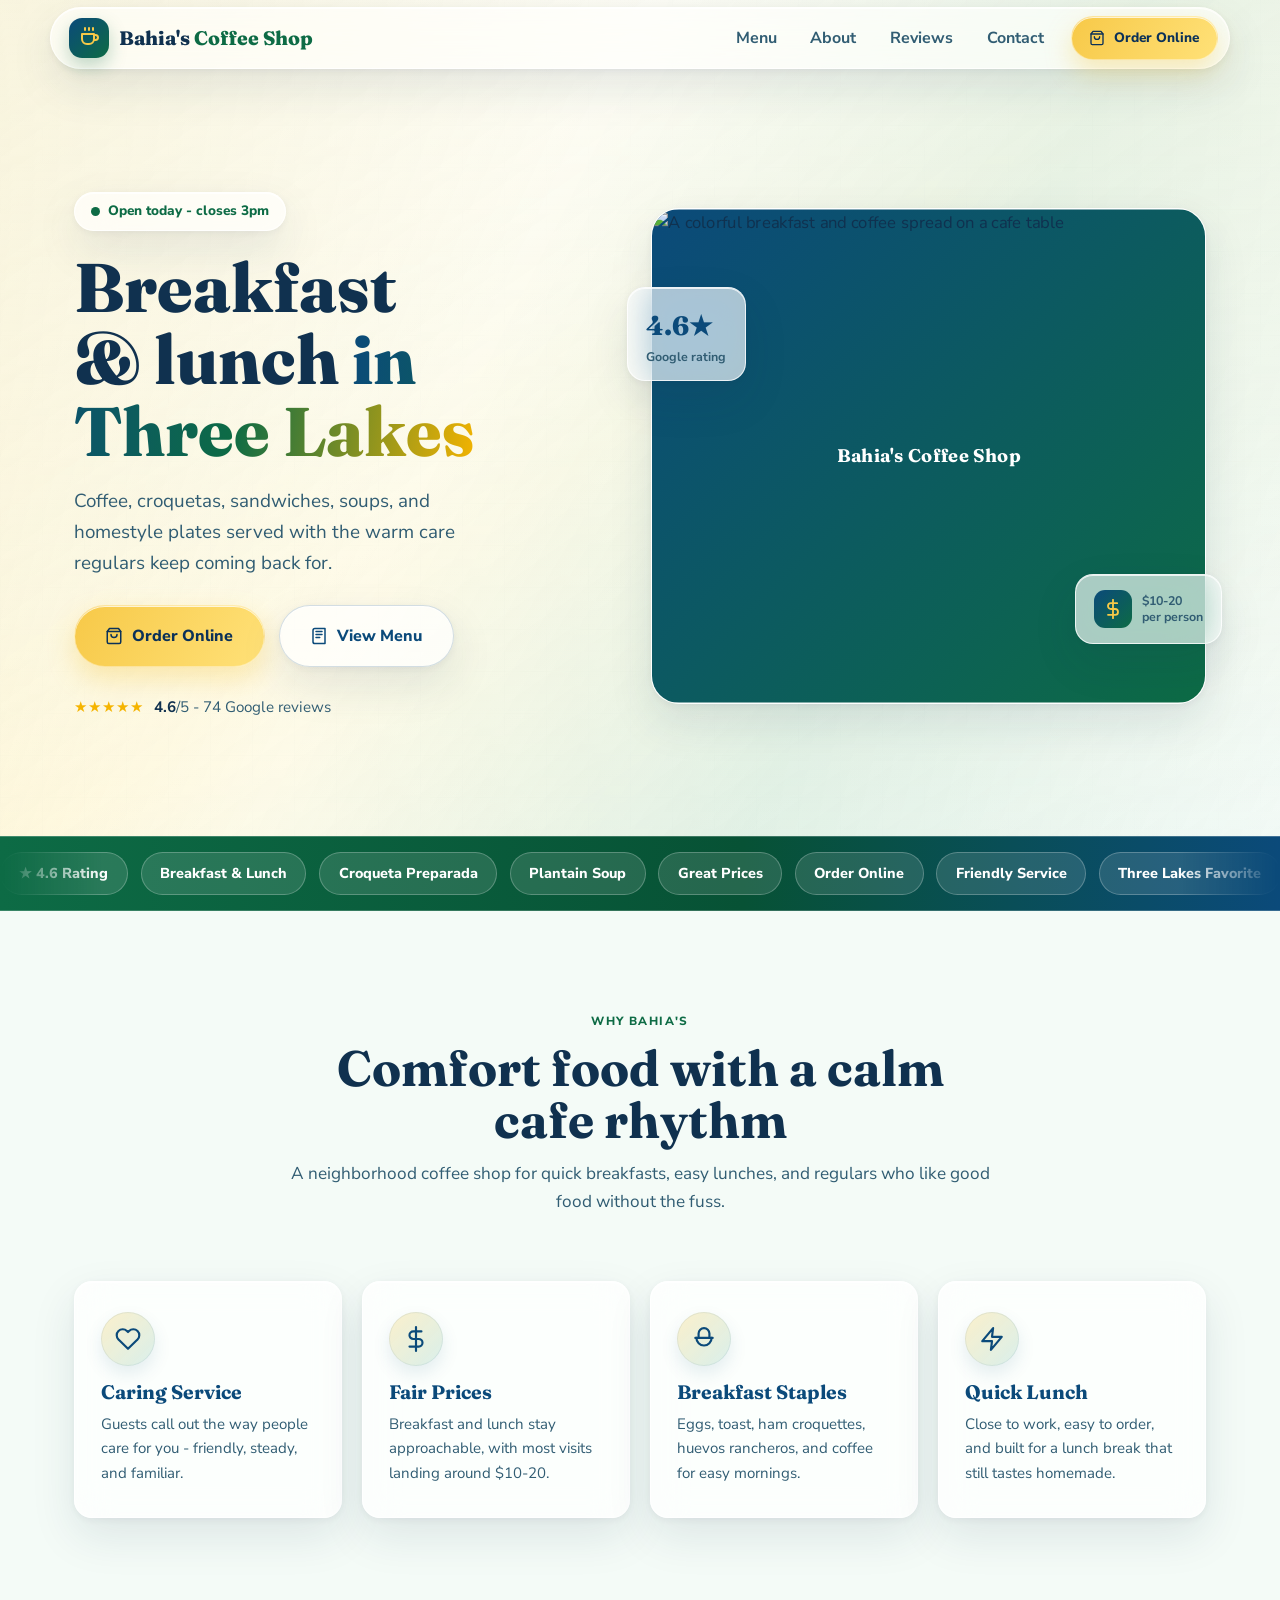
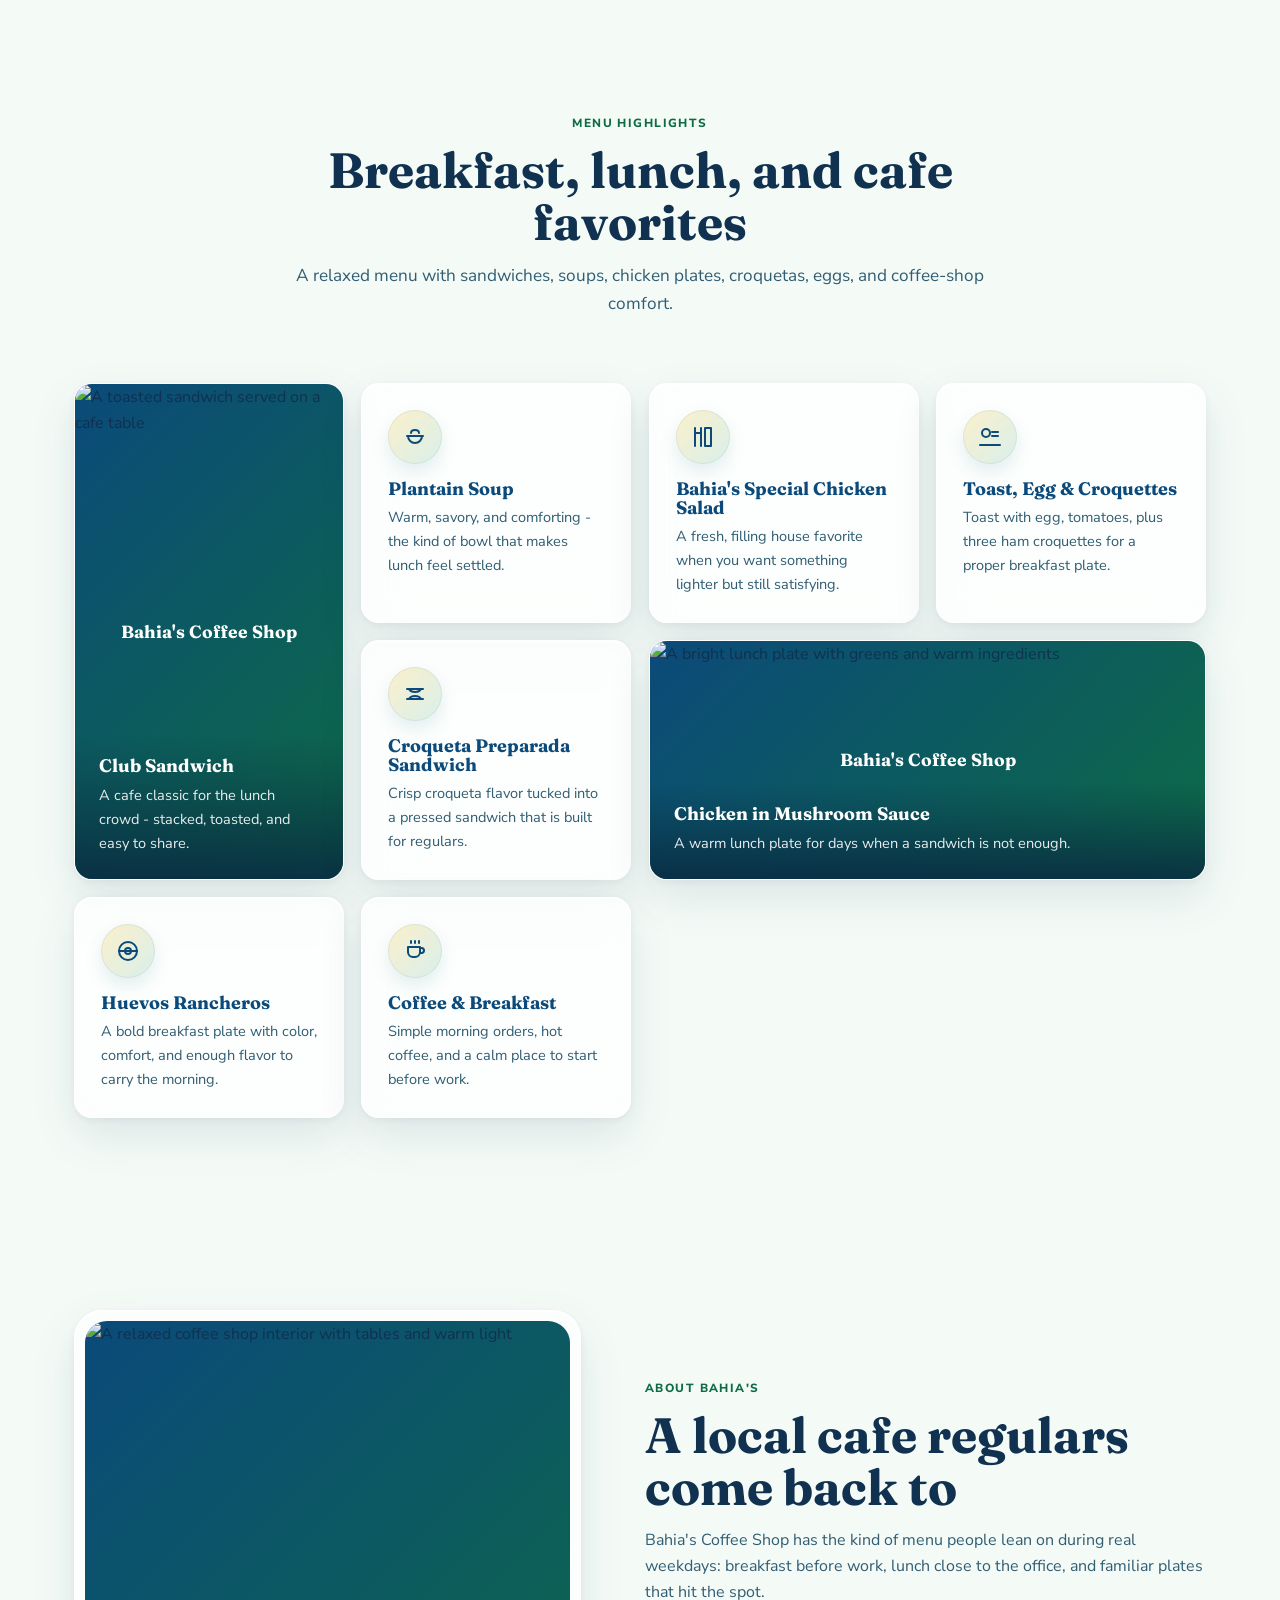
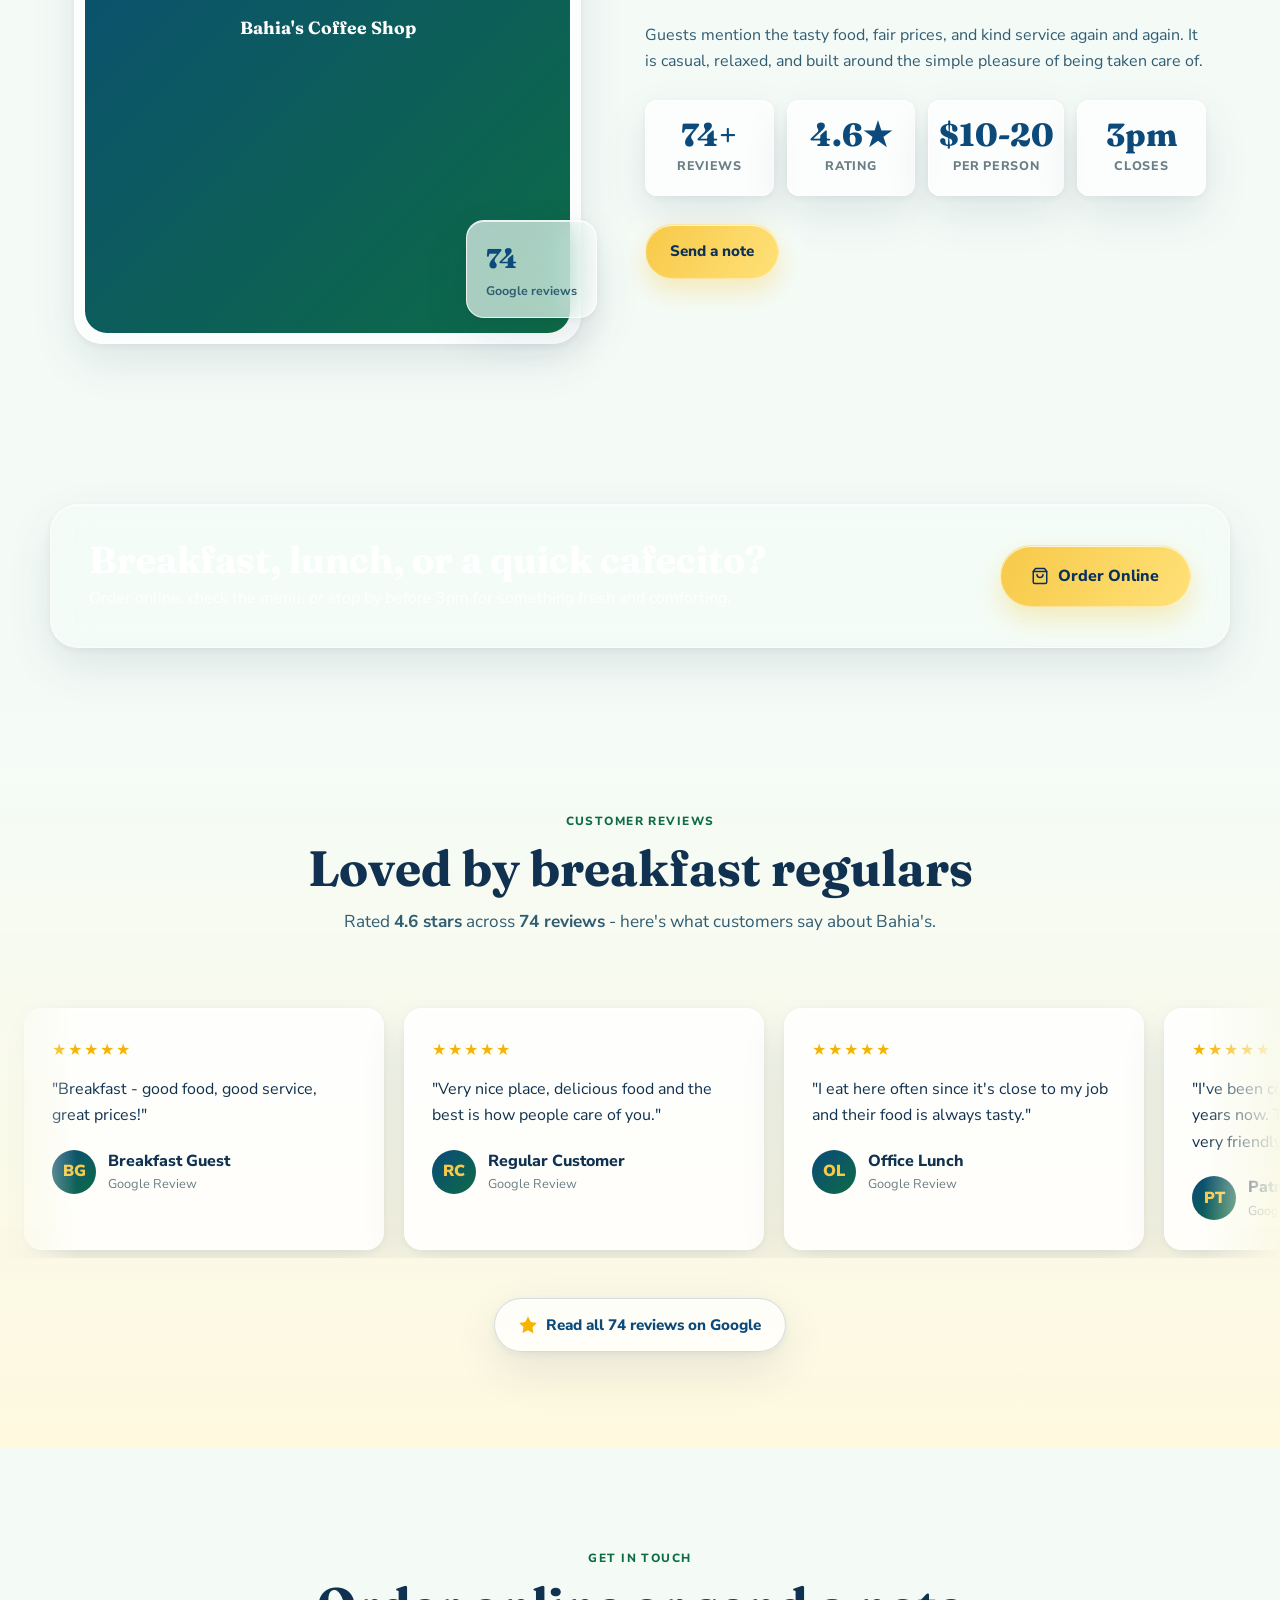
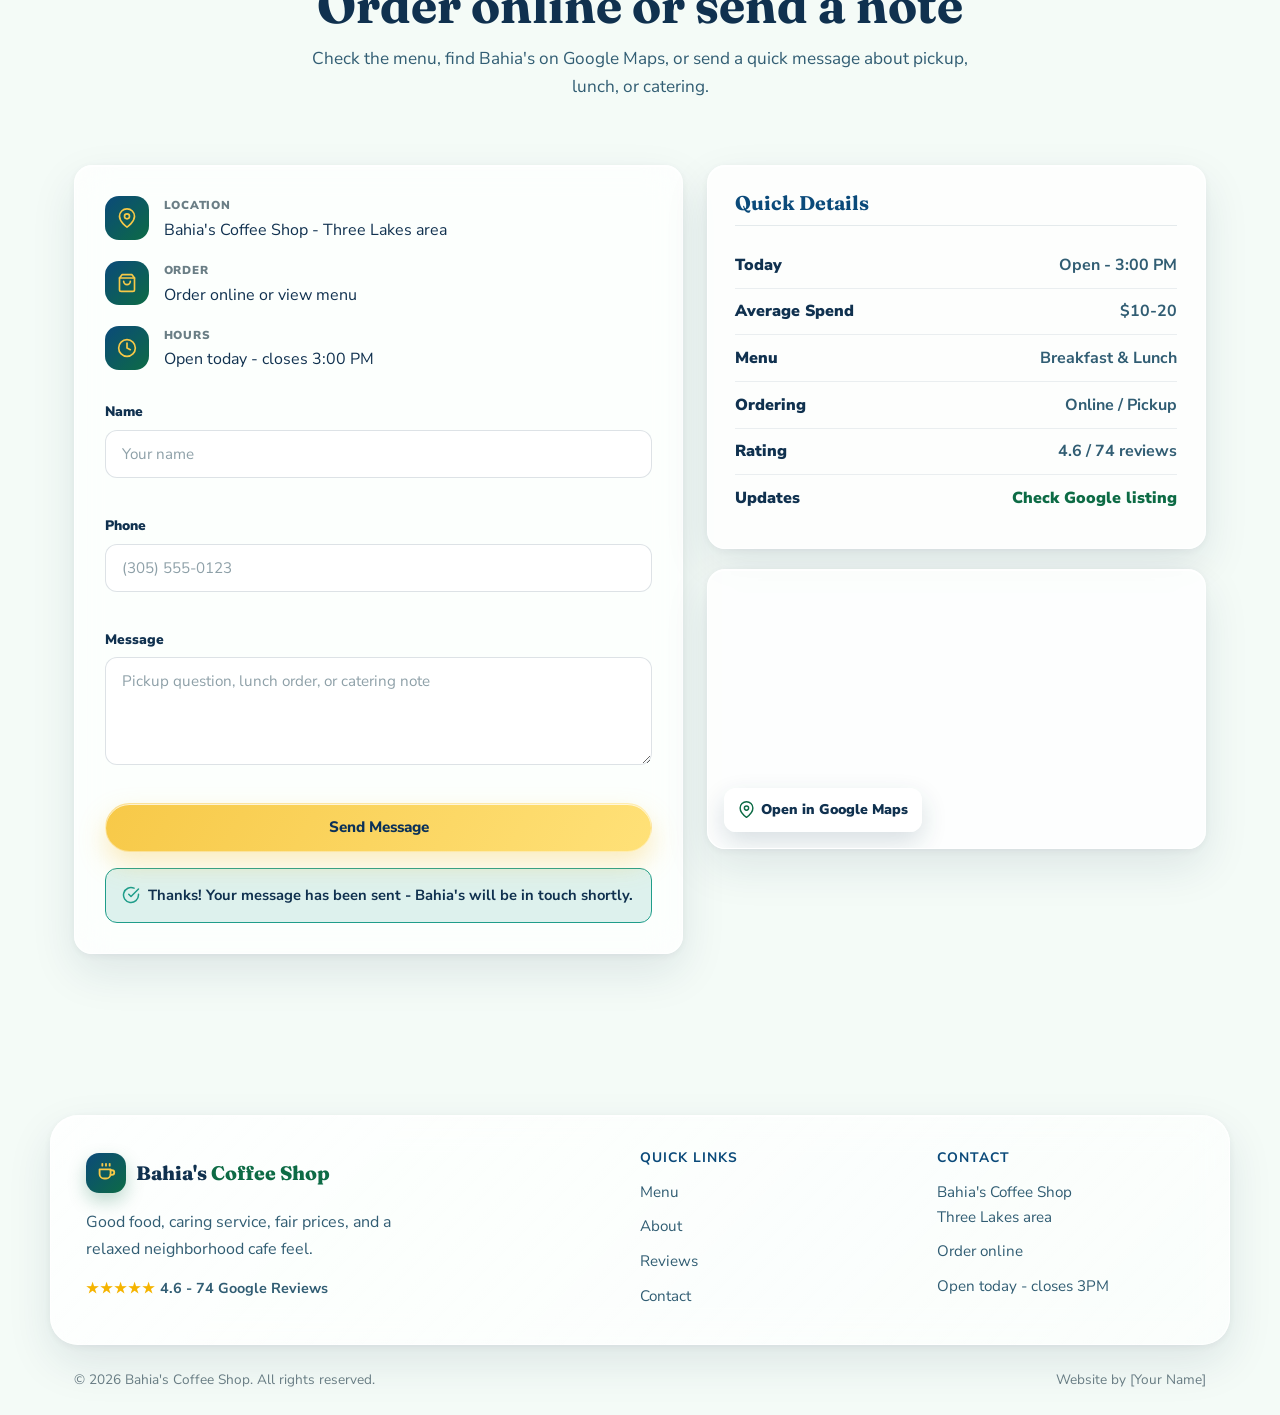
==== index.html @ fbe9ab09 "feat: add Bahias Coffee Shop website" ====
<!DOCTYPE html>
<html lang="en">
<head>
  <meta charset="UTF-8" />
  <meta name="viewport" content="width=device-width, initial-scale=1.0" />

  <!-- ============ SEO / META ============ -->
  <title>Bahia's Coffee Shop | Breakfast & Lunch in Three Lakes</title>
  <meta name="description" content="Bahia's Coffee Shop serves relaxed breakfast, lunch, coffee, sandwiches, plantain soup, croquetas, and daily favorites. Rated 4.6 stars across 74 Google reviews." />
  <meta name="theme-color" content="#F4FBF7" />
  <meta name="author" content="Bahia's Coffee Shop" />

  <!-- Open Graph -->
  <meta property="og:title" content="Bahia's Coffee Shop | Breakfast & Lunch in Three Lakes" />
  <meta property="og:description" content="Good food, caring service, fair prices, and a menu built for breakfast, lunch, and coffee breaks." />
  <meta property="og:type" content="business.business" />
  <meta property="og:locale" content="en_US" />

  <!-- ============ FONTS ============ -->
  <link rel="preconnect" href="https://fonts.googleapis.com" />
  <link rel="preconnect" href="https://fonts.gstatic.com" crossorigin />
  <link rel="preconnect" href="https://images.unsplash.com" crossorigin />
  <link href="https://fonts.googleapis.com/css2?family=Fraunces:wght@600;700;800&family=Nunito+Sans:wght@400;500;600;700&display=swap" rel="stylesheet" />

  <!-- ============ STYLES ============ -->
  <link rel="stylesheet" href="style.css" />

  <!-- ============ STRUCTURED DATA (Local Business SEO) ============ -->
  <script type="application/ld+json">
  {
    "@context": "https://schema.org",
    "@type": "CafeOrCoffeeShop",
    "name": "Bahia's Coffee Shop",
    "priceRange": "$10-20",
    "servesCuisine": ["Coffee", "Breakfast", "Lunch", "Latin American"],
    "areaServed": { "@type": "Place", "name": "Three Lakes area" },
    "aggregateRating": { "@type": "AggregateRating", "ratingValue": "4.6", "reviewCount": "74" },
    "menu": "https://www.google.com/search?q=Bahia%27s+Coffee+Shop+menu"
  }
  </script>
</head>

<body>
  <a href="#hero" class="skip-link">Skip to main content</a>

  <div class="bg-mesh" aria-hidden="true"></div>

  <!-- ================= NAVBAR ================= -->
  <header class="navbar" id="navbar">
    <div class="container nav-inner glass">
      <a href="#hero" class="logo" aria-label="Bahia's Coffee Shop home">
        <span class="logo-icon" aria-hidden="true">
          <svg viewBox="0 0 24 24" width="24" height="24" fill="none" stroke="currentColor" stroke-width="2" stroke-linecap="round" stroke-linejoin="round"><path d="M5 8h12v5a5 5 0 0 1-5 5H10a5 5 0 0 1-5-5V8Z"/><path d="M17 9h1.5a2.5 2.5 0 0 1 0 5H17"/><path d="M8 2v2"/><path d="M12 2v2"/><path d="M16 2v2"/></svg>
        </span>
        <span class="logo-text">Bahia's <span class="accent">Coffee Shop</span></span>
      </a>

      <nav class="nav-links" id="nav-links" aria-label="Primary navigation">
        <a href="#services" class="nav-link">Menu</a>
        <a href="#about" class="nav-link">About</a>
        <a href="#reviews" class="nav-link">Reviews</a>
        <a href="#contact" class="nav-link">Contact</a>
        <a href="https://www.google.com/search?q=Bahia%27s+Coffee+Shop+order+online" target="_blank" rel="noopener noreferrer" class="btn btn-primary btn-sm nav-cta magnetic">
          <svg viewBox="0 0 24 24" width="16" height="16" fill="none" stroke="currentColor" stroke-width="2" stroke-linecap="round" stroke-linejoin="round" aria-hidden="true"><path d="M6 2 3 6v14a2 2 0 0 0 2 2h14a2 2 0 0 0 2-2V6l-3-4Z"/><path d="M3 6h18"/><path d="M16 10a4 4 0 0 1-8 0"/></svg>
          Order Online
        </a>
      </nav>

      <button class="hamburger" id="hamburger" aria-label="Toggle navigation menu" aria-expanded="false" aria-controls="nav-links">
        <span></span><span></span><span></span>
      </button>
    </div>
  </header>

  <!-- ================= HERO ================= -->
  <section class="hero" id="hero">
    <div class="container hero-inner">
      <div class="hero-copy">
        <span class="pill glass reveal" data-reveal>
          <span class="dot"></span> Open today - closes 3pm
        </span>
        <h1 class="hero-title reveal" data-reveal>
          Breakfast & lunch <span class="grad-text">in Three Lakes</span>
        </h1>
        <p class="hero-sub reveal" data-reveal>
          Coffee, croquetas, sandwiches, soups, and homestyle plates served with the warm care regulars keep coming back for.
        </p>

        <div class="hero-actions reveal" data-reveal>
          <a href="https://www.google.com/search?q=Bahia%27s+Coffee+Shop+order+online" target="_blank" rel="noopener noreferrer" class="btn btn-primary btn-lg magnetic">
            <svg viewBox="0 0 24 24" width="18" height="18" fill="none" stroke="currentColor" stroke-width="2" stroke-linecap="round" stroke-linejoin="round" aria-hidden="true"><path d="M6 2 3 6v14a2 2 0 0 0 2 2h14a2 2 0 0 0 2-2V6l-3-4Z"/><path d="M3 6h18"/><path d="M16 10a4 4 0 0 1-8 0"/></svg>
            Order Online
          </a>
          <a href="#services" class="btn btn-glass btn-lg magnetic">
            <svg viewBox="0 0 24 24" width="18" height="18" fill="none" stroke="currentColor" stroke-width="2" stroke-linecap="round" stroke-linejoin="round" aria-hidden="true"><path d="M4 19.5V4.5A2.5 2.5 0 0 1 6.5 2H20v20H6.5A2.5 2.5 0 0 1 4 19.5Z"/><path d="M8 6h8"/><path d="M8 10h8"/><path d="M8 14h5"/></svg>
            View Menu
          </a>
        </div>

        <div class="hero-trust reveal" data-reveal>
          <span class="stars" aria-hidden="true">★★★★★</span>
          <span><strong>4.6</strong>/5 - 74 Google reviews</span>
        </div>
      </div>

      <div class="hero-media reveal" data-reveal>
        <div class="hero-frame glass tilt">
          <img class="photo" id="heroPhoto"
               src="https://images.unsplash.com/photo-1504754524776-8f4f37790ca0?auto=format&fit=crop&q=80&w=900"
               alt="A colorful breakfast and coffee spread on a cafe table"
               loading="eager" width="900" height="1100" />
        </div>

        <!-- Floating glass stat cards -->
        <div class="float-card glass float-a">
          <span class="fc-num">4.6★</span>
          <span class="fc-label">Google rating</span>
        </div>
        <div class="float-card glass float-b">
          <span class="fc-icon" aria-hidden="true">
            <svg viewBox="0 0 24 24" width="20" height="20" fill="none" stroke="currentColor" stroke-width="2.2" stroke-linecap="round" stroke-linejoin="round"><path d="M12 1v22"/><path d="M17 5H9.5a3.5 3.5 0 0 0 0 7h5a3.5 3.5 0 0 1 0 7H6"/></svg>
          </span>
          <span class="fc-label"><strong>$10-20</strong><br/>per person</span>
        </div>
      </div>
    </div>
  </section>

  <!-- ================= TRUST MARQUEE ================= -->
  <section class="trust-strip" aria-label="Customer favorites">
    <div class="marquee" data-marquee>
      <div class="marquee-track">
        <span class="chip">★ 4.6 Rating</span><span class="chip">Breakfast & Lunch</span>
        <span class="chip">Croqueta Preparada</span><span class="chip">Plantain Soup</span>
        <span class="chip">Great Prices</span><span class="chip">Order Online</span>
        <span class="chip">Friendly Service</span><span class="chip">Three Lakes Favorite</span>
        <!-- duplicate for seamless loop -->
        <span class="chip" aria-hidden="true">★ 4.6 Rating</span><span class="chip" aria-hidden="true">Breakfast & Lunch</span>
        <span class="chip" aria-hidden="true">Croqueta Preparada</span><span class="chip" aria-hidden="true">Plantain Soup</span>
        <span class="chip" aria-hidden="true">Great Prices</span><span class="chip" aria-hidden="true">Order Online</span>
        <span class="chip" aria-hidden="true">Friendly Service</span><span class="chip" aria-hidden="true">Three Lakes Favorite</span>
      </div>
    </div>
  </section>

  <!-- ================= WHY CHOOSE US ================= -->
  <section class="section why" id="why">
    <div class="container">
      <div class="section-head reveal" data-reveal>
        <span class="eyebrow">Why Bahia's</span>
        <h2 class="section-title">Comfort food with a calm cafe rhythm</h2>
        <p class="section-lead">A neighborhood coffee shop for quick breakfasts, easy lunches, and regulars who like good food without the fuss.</p>
      </div>

      <div class="why-grid">
        <article class="why-card glass tilt reveal" data-reveal>
          <div class="why-icon" aria-hidden="true"><svg viewBox="0 0 24 24" width="26" height="26" fill="none" stroke="currentColor" stroke-width="2" stroke-linecap="round" stroke-linejoin="round"><path d="M20.8 4.6a5.5 5.5 0 0 0-7.8 0L12 5.6l-1-1a5.5 5.5 0 0 0-7.8 7.8l1 1L12 21l7.8-7.6 1-1a5.5 5.5 0 0 0 0-7.8Z"/></svg></div>
          <h3>Caring Service</h3>
          <p>Guests call out the way people care for you - friendly, steady, and familiar.</p>
        </article>
        <article class="why-card glass tilt reveal" data-reveal>
          <div class="why-icon" aria-hidden="true"><svg viewBox="0 0 24 24" width="26" height="26" fill="none" stroke="currentColor" stroke-width="2" stroke-linecap="round" stroke-linejoin="round"><line x1="12" y1="1" x2="12" y2="23"/><path d="M17 5H9.5a3.5 3.5 0 0 0 0 7h5a3.5 3.5 0 0 1 0 7H6"/></svg></div>
          <h3>Fair Prices</h3>
          <p>Breakfast and lunch stay approachable, with most visits landing around $10-20.</p>
        </article>
        <article class="why-card glass tilt reveal" data-reveal>
          <div class="why-icon" aria-hidden="true"><svg viewBox="0 0 24 24" width="26" height="26" fill="none" stroke="currentColor" stroke-width="2" stroke-linecap="round" stroke-linejoin="round"><path d="M4 11h16"/><path d="M5 11a7 7 0 0 0 14 0"/><path d="M7 11V7a5 5 0 0 1 10 0v4"/></svg></div>
          <h3>Breakfast Staples</h3>
          <p>Eggs, toast, ham croquettes, huevos rancheros, and coffee for easy mornings.</p>
        </article>
        <article class="why-card glass tilt reveal" data-reveal>
          <div class="why-icon" aria-hidden="true"><svg viewBox="0 0 24 24" width="26" height="26" fill="none" stroke="currentColor" stroke-width="2" stroke-linecap="round" stroke-linejoin="round"><polygon points="13 2 3 14 12 14 11 22 21 10 12 10 13 2"/></svg></div>
          <h3>Quick Lunch</h3>
          <p>Close to work, easy to order, and built for a lunch break that still tastes homemade.</p>
        </article>
      </div>
    </div>
  </section>

  <!-- ================= MENU (BENTO) ================= -->
  <section class="section services" id="services">
    <div class="container">
      <div class="section-head reveal" data-reveal>
        <span class="eyebrow">Menu Highlights</span>
        <h2 class="section-title">Breakfast, lunch, and cafe favorites</h2>
        <p class="section-lead">A relaxed menu with sandwiches, soups, chicken plates, croquetas, eggs, and coffee-shop comfort.</p>
      </div>

      <div class="bento">
        <!-- Featured photo tile -->
        <article class="bento-item feature glass reveal" data-reveal>
          <img class="photo" src="https://images.unsplash.com/photo-1528735602780-2552fd46c7af?auto=format&fit=crop&q=80&w=700" alt="A toasted sandwich served on a cafe table" loading="lazy" width="700" height="500" />
          <div class="bento-overlay">
            <h3>Club Sandwich</h3>
            <p>A cafe classic for the lunch crowd - stacked, toasted, and easy to share.</p>
          </div>
        </article>

        <article class="bento-item glass tilt reveal" data-reveal>
          <div class="service-icon" aria-hidden="true"><svg viewBox="0 0 24 24" width="24" height="24" fill="none" stroke="currentColor" stroke-width="2" stroke-linecap="round" stroke-linejoin="round"><path d="M4 11h16"/><path d="M5 11a7 7 0 0 0 14 0"/><path d="M8 8c0-2 1.5-3 4-3s4 1 4 3"/></svg></div>
          <h3>Plantain Soup</h3>
          <p>Warm, savory, and comforting - the kind of bowl that makes lunch feel settled.</p>
        </article>

        <article class="bento-item glass tilt reveal" data-reveal>
          <div class="service-icon" aria-hidden="true"><svg viewBox="0 0 24 24" width="24" height="24" fill="none" stroke="currentColor" stroke-width="2" stroke-linecap="round" stroke-linejoin="round"><path d="M4 3v18"/><path d="M10 3v18"/><path d="M4 8h6"/><path d="M14 3h6v18h-6z"/></svg></div>
          <h3>Bahia's Special Chicken Salad</h3>
          <p>A fresh, filling house favorite when you want something lighter but still satisfying.</p>
        </article>

        <article class="bento-item glass tilt reveal" data-reveal>
          <div class="service-icon" aria-hidden="true"><svg viewBox="0 0 24 24" width="24" height="24" fill="none" stroke="currentColor" stroke-width="2" stroke-linecap="round" stroke-linejoin="round"><circle cx="8" cy="8" r="4"/><path d="M2 20h20"/><path d="M14 7h6"/><path d="M14 11h6"/></svg></div>
          <h3>Toast, Egg & Croquettes</h3>
          <p>Toast with egg, tomatoes, plus three ham croquettes for a proper breakfast plate.</p>
        </article>

        <article class="bento-item glass tilt reveal" data-reveal>
          <div class="service-icon" aria-hidden="true"><svg viewBox="0 0 24 24" width="24" height="24" fill="none" stroke="currentColor" stroke-width="2" stroke-linecap="round" stroke-linejoin="round"><path d="M4 7h16"/><path d="M4 17h16"/><path d="M6 7c2 4 10 4 12 0"/><path d="M6 17c2-4 10-4 12 0"/></svg></div>
          <h3>Croqueta Preparada Sandwich</h3>
          <p>Crisp croqueta flavor tucked into a pressed sandwich that is built for regulars.</p>
        </article>

        <!-- Featured photo tile -->
        <article class="bento-item feature wide glass reveal" data-reveal>
          <img class="photo" src="https://images.unsplash.com/photo-1546069901-ba9599a7e63c?auto=format&fit=crop&q=80&w=800" alt="A bright lunch plate with greens and warm ingredients" loading="lazy" width="800" height="450" />
          <div class="bento-overlay">
            <h3>Chicken in Mushroom Sauce</h3>
            <p>A warm lunch plate for days when a sandwich is not enough.</p>
          </div>
        </article>

        <article class="bento-item glass tilt reveal" data-reveal>
          <div class="service-icon" aria-hidden="true"><svg viewBox="0 0 24 24" width="24" height="24" fill="none" stroke="currentColor" stroke-width="2" stroke-linecap="round" stroke-linejoin="round"><circle cx="12" cy="12" r="9"/><circle cx="12" cy="12" r="3"/><path d="M3 12h18"/></svg></div>
          <h3>Huevos Rancheros</h3>
          <p>A bold breakfast plate with color, comfort, and enough flavor to carry the morning.</p>
        </article>

        <article class="bento-item glass tilt reveal" data-reveal>
          <div class="service-icon" aria-hidden="true"><svg viewBox="0 0 24 24" width="24" height="24" fill="none" stroke="currentColor" stroke-width="2" stroke-linecap="round" stroke-linejoin="round"><path d="M5 8h12v5a5 5 0 0 1-5 5H10a5 5 0 0 1-5-5V8Z"/><path d="M17 9h1.5a2.5 2.5 0 0 1 0 5H17"/><path d="M8 2v2"/><path d="M12 2v2"/><path d="M16 2v2"/></svg></div>
          <h3>Coffee & Breakfast</h3>
          <p>Simple morning orders, hot coffee, and a calm place to start before work.</p>
        </article>
      </div>
    </div>
  </section>

  <!-- ================= ABOUT ================= -->
  <section class="section about" id="about">
    <div class="container about-grid">
      <div class="about-media reveal" data-reveal>
        <div class="about-frame glass tilt">
          <img class="photo" src="https://images.unsplash.com/photo-1554118811-1e0d58224f24?auto=format&fit=crop&q=80&w=800" alt="A relaxed coffee shop interior with tables and warm light" loading="lazy" width="800" height="900" />
        </div>
        <div class="about-badge glass">
          <span class="ab-num">74</span>
          <span class="ab-label">Google reviews</span>
        </div>
      </div>

      <div class="about-content reveal" data-reveal>
        <span class="eyebrow">About Bahia's</span>
        <h2 class="section-title">A local cafe regulars come back to</h2>
        <p>Bahia's Coffee Shop has the kind of menu people lean on during real weekdays: breakfast before work, lunch close to the office, and familiar plates that hit the spot.</p>
        <p>Guests mention the tasty food, fair prices, and kind service again and again. It is casual, relaxed, and built around the simple pleasure of being taken care of.</p>

        <div class="stats-grid">
          <div class="stat-card glass"><span class="stat-number" data-count="74" data-suffix="+">0</span><span class="stat-label">Reviews</span></div>
          <div class="stat-card glass"><span class="stat-number" data-count="4.6" data-decimals="1" data-suffix="★">0</span><span class="stat-label">Rating</span></div>
          <div class="stat-card glass"><span class="stat-number stat-price">$10-20</span><span class="stat-label">Per person</span></div>
          <div class="stat-card glass"><span class="stat-number" data-count="3" data-suffix="pm">0</span><span class="stat-label">Closes</span></div>
        </div>

        <a href="#contact" class="btn btn-primary magnetic">Send a note</a>
      </div>
    </div>
  </section>

  <!-- ================= CTA BAND (cafe photo bg) ================= -->
  <section class="cta-band" aria-label="Order from Bahia's Coffee Shop">
    <div class="container cta-inner glass reveal" data-reveal>
      <div>
        <h2>Breakfast, lunch, or a quick cafecito?</h2>
        <p>Order online, check the menu, or stop by before 3pm for something fresh and comforting.</p>
      </div>
      <a href="https://www.google.com/search?q=Bahia%27s+Coffee+Shop+order+online" target="_blank" rel="noopener noreferrer" class="btn btn-primary btn-lg magnetic">
        <svg viewBox="0 0 24 24" width="18" height="18" fill="none" stroke="currentColor" stroke-width="2" stroke-linecap="round" stroke-linejoin="round" aria-hidden="true"><path d="M6 2 3 6v14a2 2 0 0 0 2 2h14a2 2 0 0 0 2-2V6l-3-4Z"/><path d="M3 6h18"/><path d="M16 10a4 4 0 0 1-8 0"/></svg>
        Order Online
      </a>
    </div>
  </section>

  <!-- ================= REVIEWS ================= -->
  <section class="section reviews" id="reviews">
    <div class="container">
      <div class="section-head reveal" data-reveal>
        <span class="eyebrow">Customer Reviews</span>
        <h2 class="section-title">Loved by breakfast regulars</h2>
        <p class="section-lead">Rated <strong>4.6 stars</strong> across <strong>74 reviews</strong> - here's what customers say about Bahia's.</p>
      </div>
    </div>

    <!-- Auto-scrolling glass review marquee -->
    <div class="review-marquee" data-marquee>
      <div class="review-track">
        <article class="review-card glass">
          <span class="review-stars" aria-label="5 out of 5 stars">★★★★★</span>
          <p>"Breakfast - good food, good service, great prices!"</p>
          <div class="reviewer"><span class="reviewer-avatar">BG</span><div><span class="reviewer-name">Breakfast Guest</span><span class="reviewer-meta">Google Review</span></div></div>
        </article>
        <article class="review-card glass">
          <span class="review-stars" aria-label="5 out of 5 stars">★★★★★</span>
          <p>"Very nice place, delicious food and the best is how people care of you."</p>
          <div class="reviewer"><span class="reviewer-avatar">RC</span><div><span class="reviewer-name">Regular Customer</span><span class="reviewer-meta">Google Review</span></div></div>
        </article>
        <article class="review-card glass">
          <span class="review-stars" aria-label="5 out of 5 stars">★★★★★</span>
          <p>"I eat here often since it's close to my job and their food is always tasty."</p>
          <div class="reviewer"><span class="reviewer-avatar">OL</span><div><span class="reviewer-name">Office Lunch</span><span class="reviewer-meta">Google Review</span></div></div>
        </article>
        <article class="review-card glass">
          <span class="review-stars" aria-label="5 out of 5 stars">★★★★★</span>
          <p>"I've been coming to Bahia's for over 5 years now. The food is excellent, staff is very friendly, and the prices are great."</p>
          <div class="reviewer"><span class="reviewer-avatar">PT</span><div><span class="reviewer-name">Patrick</span><span class="reviewer-meta">Google Review</span></div></div>
        </article>
        <!-- duplicate set for seamless loop (hidden from a11y tree) -->
        <article class="review-card glass" aria-hidden="true">
          <span class="review-stars">★★★★★</span>
          <p>"Breakfast - good food, good service, great prices!"</p>
          <div class="reviewer"><span class="reviewer-avatar">BG</span><div><span class="reviewer-name">Breakfast Guest</span><span class="reviewer-meta">Google Review</span></div></div>
        </article>
        <article class="review-card glass" aria-hidden="true">
          <span class="review-stars">★★★★★</span>
          <p>"Very nice place, delicious food and the best is how people care of you."</p>
          <div class="reviewer"><span class="reviewer-avatar">RC</span><div><span class="reviewer-name">Regular Customer</span><span class="reviewer-meta">Google Review</span></div></div>
        </article>
        <article class="review-card glass" aria-hidden="true">
          <span class="review-stars">★★★★★</span>
          <p>"I eat here often since it's close to my job and their food is always tasty."</p>
          <div class="reviewer"><span class="reviewer-avatar">OL</span><div><span class="reviewer-name">Office Lunch</span><span class="reviewer-meta">Google Review</span></div></div>
        </article>
        <article class="review-card glass" aria-hidden="true">
          <span class="review-stars">★★★★★</span>
          <p>"I've been coming to Bahia's for over 5 years now. The food is excellent, staff is very friendly, and the prices are great."</p>
          <div class="reviewer"><span class="reviewer-avatar">PT</span><div><span class="reviewer-name">Patrick</span><span class="reviewer-meta">Google Review</span></div></div>
        </article>
      </div>
    </div>

    <div class="container reviews-cta reveal" data-reveal>
      <a href="https://www.google.com/search?q=Bahia%27s+Coffee+Shop+reviews" target="_blank" rel="noopener noreferrer" class="btn btn-glass magnetic">
        <svg viewBox="0 0 24 24" width="18" height="18" fill="currentColor" aria-hidden="true"><path d="M12 .587l3.668 7.431 8.2 1.193-5.934 5.784 1.401 8.169L12 18.896l-7.335 3.868 1.401-8.169L.132 9.211l8.2-1.193z"/></svg>
        Read all 74 reviews on Google
      </a>
    </div>
  </section>

  <!-- ================= CONTACT & HOURS ================= -->
  <section class="section contact" id="contact">
    <div class="container">
      <div class="section-head reveal" data-reveal>
        <span class="eyebrow">Get In Touch</span>
        <h2 class="section-title">Order online or send a note</h2>
        <p class="section-lead">Check the menu, find Bahia's on Google Maps, or send a quick message about pickup, lunch, or catering.</p>
      </div>

      <div class="contact-grid">
        <div class="contact-left glass reveal" data-reveal>
          <ul class="contact-info">
            <li>
              <span class="contact-ic" aria-hidden="true"><svg viewBox="0 0 24 24" width="20" height="20" fill="none" stroke="currentColor" stroke-width="2" stroke-linecap="round" stroke-linejoin="round"><path d="M21 10c0 7-9 13-9 13s-9-6-9-13a9 9 0 0 1 18 0z"/><circle cx="12" cy="10" r="3"/></svg></span>
              <div><span class="contact-label">Location</span><a href="https://www.google.com/maps/search/?api=1&query=Bahia%27s+Coffee+Shop+Three+Lakes+FL" target="_blank" rel="noopener noreferrer">Bahia's Coffee Shop - Three Lakes area</a></div>
            </li>
            <li>
              <span class="contact-ic" aria-hidden="true"><svg viewBox="0 0 24 24" width="20" height="20" fill="none" stroke="currentColor" stroke-width="2" stroke-linecap="round" stroke-linejoin="round"><path d="M6 2 3 6v14a2 2 0 0 0 2 2h14a2 2 0 0 0 2-2V6l-3-4Z"/><path d="M3 6h18"/><path d="M16 10a4 4 0 0 1-8 0"/></svg></span>
              <div><span class="contact-label">Order</span><a href="https://www.google.com/search?q=Bahia%27s+Coffee+Shop+order+online" target="_blank" rel="noopener noreferrer">Order online or view menu</a></div>
            </li>
            <li>
              <span class="contact-ic" aria-hidden="true"><svg viewBox="0 0 24 24" width="20" height="20" fill="none" stroke="currentColor" stroke-width="2" stroke-linecap="round" stroke-linejoin="round"><circle cx="12" cy="12" r="10"/><polyline points="12 6 12 12 16 14"/></svg></span>
              <div><span class="contact-label">Hours</span><span>Open today - closes 3:00 PM</span></div>
            </li>
          </ul>

          <form class="contact-form" id="contact-form" novalidate>
            <div class="form-row">
              <label for="name">Name</label>
              <input type="text" id="name" name="name" autocomplete="name" required placeholder="Your name" />
              <span class="error-msg" data-error-for="name" role="alert"></span>
            </div>
            <div class="form-row">
              <label for="phone">Phone</label>
              <input type="tel" id="phone" name="phone" autocomplete="tel" inputmode="tel" required placeholder="(305) 555-0123" />
              <span class="error-msg" data-error-for="phone" role="alert"></span>
            </div>
            <div class="form-row">
              <label for="message">Message</label>
              <textarea id="message" name="message" rows="4" required placeholder="Pickup question, lunch order, or catering note"></textarea>
              <span class="error-msg" data-error-for="message" role="alert"></span>
            </div>
            <button type="submit" class="btn btn-primary btn-block magnetic">Send Message</button>
            <p class="form-success" id="form-success" role="status" hidden>
              <svg viewBox="0 0 24 24" width="18" height="18" fill="none" stroke="currentColor" stroke-width="2" stroke-linecap="round" stroke-linejoin="round" aria-hidden="true"><path d="M22 11.08V12a10 10 0 1 1-5.93-9.14"/><polyline points="22 4 12 14.01 9 11.01"/></svg>
              Thanks! Your message has been sent - Bahia's will be in touch shortly.
            </p>
          </form>
        </div>

        <div class="contact-right reveal" data-reveal>
          <div class="hours-card glass">
            <h3>Quick Details</h3>
            <table class="hours-table">
              <tbody>
                <tr><th scope="row">Today</th><td>Open - 3:00 PM</td></tr>
                <tr><th scope="row">Average Spend</th><td>$10-20</td></tr>
                <tr><th scope="row">Menu</th><td>Breakfast & Lunch</td></tr>
                <tr><th scope="row">Ordering</th><td>Online / Pickup</td></tr>
                <tr><th scope="row">Rating</th><td>4.6 / 74 reviews</td></tr>
                <tr class="closed"><th scope="row">Updates</th><td>Check Google listing</td></tr>
              </tbody>
            </table>
          </div>

          <div class="map-card glass" aria-label="Google map search for Bahia's Coffee Shop in Three Lakes, Florida">
            <iframe
              title="Map search for Bahia's Coffee Shop"
              src="https://www.google.com/maps?q=Bahia%27s%20Coffee%20Shop%20Three%20Lakes%20FL&output=embed"
              loading="lazy"
              referrerpolicy="no-referrer-when-downgrade"
              allowfullscreen>
            </iframe>
            <a href="https://www.google.com/maps/search/?api=1&query=Bahia%27s+Coffee+Shop+Three+Lakes+FL" target="_blank" rel="noopener noreferrer" class="map-link">
              <svg viewBox="0 0 24 24" width="17" height="17" fill="none" stroke="currentColor" stroke-width="2" stroke-linecap="round" stroke-linejoin="round" aria-hidden="true"><path d="M21 10c0 7-9 13-9 13s-9-6-9-13a9 9 0 0 1 18 0z"/><circle cx="12" cy="10" r="3"/></svg>
              Open in Google Maps
            </a>
          </div>
        </div>
      </div>
    </div>
  </section>

  <!-- ================= FOOTER ================= -->
  <footer class="footer">
    <div class="container footer-grid glass">
      <div class="footer-brand">
        <a href="#hero" class="logo">
          <span class="logo-icon" aria-hidden="true"><svg viewBox="0 0 24 24" width="22" height="22" fill="none" stroke="currentColor" stroke-width="2" stroke-linecap="round" stroke-linejoin="round"><path d="M5 8h12v5a5 5 0 0 1-5 5H10a5 5 0 0 1-5-5V8Z"/><path d="M17 9h1.5a2.5 2.5 0 0 1 0 5H17"/><path d="M8 2v2"/><path d="M12 2v2"/><path d="M16 2v2"/></svg></span>
          <span class="logo-text">Bahia's <span class="accent">Coffee Shop</span></span>
        </a>
        <p class="footer-tagline">Good food, caring service, fair prices, and a relaxed neighborhood cafe feel.</p>
        <span class="footer-rating"><span class="stars">★★★★★</span> 4.6 - 74 Google Reviews</span>
      </div>
      <div class="footer-col">
        <h4>Quick Links</h4>
        <ul>
          <li><a href="#services">Menu</a></li>
          <li><a href="#about">About</a></li>
          <li><a href="#reviews">Reviews</a></li>
          <li><a href="#contact">Contact</a></li>
        </ul>
      </div>
      <div class="footer-col">
        <h4>Contact</h4>
        <ul>
          <li><a href="https://www.google.com/maps/search/?api=1&query=Bahia%27s+Coffee+Shop+Three+Lakes+FL" target="_blank" rel="noopener noreferrer">Bahia's Coffee Shop<br />Three Lakes area</a></li>
          <li><a href="https://www.google.com/search?q=Bahia%27s+Coffee+Shop+order+online" target="_blank" rel="noopener noreferrer">Order online</a></li>
          <li>Open today - closes 3PM</li>
        </ul>
      </div>
    </div>
    <div class="footer-bottom">
      <div class="container footer-bottom-inner">
        <span>&copy; 2026 Bahia's Coffee Shop. All rights reserved.</span>
        <span class="footer-credit">Website by [Your Name]</span>
      </div>
    </div>
  </footer>

  <button class="to-top glass" id="to-top" aria-label="Back to top">
    <svg viewBox="0 0 24 24" width="20" height="20" fill="none" stroke="currentColor" stroke-width="2.5" stroke-linecap="round" stroke-linejoin="round" aria-hidden="true"><polyline points="18 15 12 9 6 15"/></svg>
  </button>

  <script src="script.js"></script>
</body>
</html>
---- style.css ----
/* ============================================================
   Bahia's Coffee Shop - polished cafe landing page
   Tokens, glass system, sections, motion, responsive
   ============================================================ */

/* ---------- DESIGN TOKENS ---------- */
:root {
  --bg:           #F4FBF7;
  --bg-2:         #FFF8DD;
  --paper:        #FFFEF8;
  --ink:          #10314F;
  --ink-soft:     #315D73;
  --muted:        #6A7E85;

  --primary:      #F7C948;
  --primary-2:    #FFE178;
  --primary-ink:  #0B3158;
  --trust:        #0B4A7A;
  --green:        #0D6B45;
  --teal:         #1F9D8A;
  --star:         #F5B400;

  --glass-bg:        rgba(255, 255, 255, 0.66);
  --glass-bg-strong: rgba(255, 255, 255, 0.86);
  --glass-brd:       rgba(255, 255, 255, 0.78);
  --glass-blur:      blur(18px) saturate(150%);
  --glass-shadow:    0 18px 45px rgba(16, 49, 79, 0.10), 0 2px 10px rgba(16, 49, 79, 0.06);
  --glass-hi:        inset 0 1px 0 rgba(255, 255, 255, 0.76);

  --font-display: 'Fraunces', Georgia, serif;
  --font-body:    'Nunito Sans', -apple-system, BlinkMacSystemFont, 'Segoe UI', Roboto, sans-serif;

  --space-sm: 1rem;
  --space-md: 1.5rem;
  --space-lg: 2.5rem;
  --space-xl: 4rem;
  --space-2xl: 6rem;

  --container-max: 1180px;
  --radius-sm: 12px;
  --radius-md: 18px;
  --radius-lg: 28px;
  --radius-pill: 999px;
  --nav-height: 76px;

  --t-fast: 160ms cubic-bezier(0.4, 0, 0.2, 1);
  --t:      260ms cubic-bezier(0.34, 1.56, 0.64, 1);
  --t-smooth: 320ms cubic-bezier(0.4, 0, 0.2, 1);
}

/* ---------- RESET ---------- */
*, *::before, *::after { box-sizing: border-box; margin: 0; padding: 0; }

html {
  scroll-behavior: smooth;
  scroll-padding-top: calc(var(--nav-height) + 12px);
  -webkit-text-size-adjust: 100%;
}

body {
  font-family: var(--font-body);
  color: var(--ink);
  background-color: var(--bg);
  line-height: 1.65;
  font-size: 16px;
  overflow-x: hidden;
  position: relative;
  min-height: 100dvh;
  -webkit-font-smoothing: antialiased;
  -moz-osx-font-smoothing: grayscale;
}

img, svg { display: block; max-width: 100%; }
a { color: inherit; text-decoration: none; }
ul { list-style: none; }

h1, h2, h3, h4 {
  font-family: var(--font-display);
  font-weight: 700;
  line-height: 1.05;
  letter-spacing: 0;
  color: var(--ink);
}

.accent { color: var(--green); }
.grad-text {
  background: linear-gradient(100deg, var(--trust) 0%, var(--green) 48%, var(--star) 100%);
  -webkit-background-clip: text;
  background-clip: text;
  color: transparent;
}

/* ---------- ACCESSIBILITY ---------- */
.skip-link {
  position: absolute; left: -999px; top: 0; z-index: 3000;
  background: var(--trust); color: #fff; padding: 0.75rem 1.25rem;
  border-radius: 0 0 var(--radius-sm) 0; font-weight: 700;
}
.skip-link:focus { left: 0; }

a:focus-visible, button:focus-visible, input:focus-visible, textarea:focus-visible {
  outline: 3px solid var(--primary);
  outline-offset: 2px;
}

/* ---------- ANIMATED MESH BACKGROUND ---------- */
.bg-mesh {
  position: fixed; inset: 0; z-index: -2;
  background:
    linear-gradient(145deg, rgba(244,251,247,0.98) 0%, rgba(255,248,221,0.82) 48%, rgba(239,249,246,0.94) 100%),
    linear-gradient(90deg, rgba(11,74,122,0.045) 0 1px, transparent 1px),
    linear-gradient(0deg, rgba(13,107,69,0.045) 0 1px, transparent 1px);
  background-size: auto, 42px 42px, 42px 42px;
  overflow: hidden;
}
.bg-mesh::after {
  content: ""; position: absolute; inset: 0;
  background:
    linear-gradient(116deg, rgba(247,201,72,0.20), transparent 38%, rgba(31,157,138,0.13) 67%, transparent),
    linear-gradient(180deg, rgba(255,255,255,0.54), rgba(255,255,255,0.12));
  opacity: 0.78;
}

/* ---------- GLASS UTILITY ---------- */
.glass {
  background: var(--glass-bg);
  -webkit-backdrop-filter: var(--glass-blur);
  backdrop-filter: var(--glass-blur);
  border: 1px solid var(--glass-brd);
  box-shadow: var(--glass-shadow), var(--glass-hi);
}

/* ---------- LAYOUT ---------- */
.container { width: 100%; max-width: var(--container-max); margin-inline: auto; padding-inline: 1.5rem; }
.section { padding-block: var(--space-2xl); position: relative; }

.section-head { max-width: 700px; margin: 0 auto var(--space-xl); text-align: center; }
.eyebrow {
  display: inline-block; font-family: var(--font-body); font-weight: 800;
  letter-spacing: 0.12em; text-transform: uppercase; font-size: 0.74rem;
  color: var(--green); margin-bottom: 0.65rem;
}
.section-title { font-size: 3.1rem; margin-bottom: 0.85rem; }
.section-lead { color: var(--ink-soft); font-size: 1.075rem; }

/* ---------- BUTTONS ---------- */
.btn {
  --pad-y: 0.85rem; --pad-x: 1.5rem;
  position: relative; display: inline-flex; align-items: center; justify-content: center;
  gap: 0.55rem; padding: var(--pad-y) var(--pad-x);
  font-family: var(--font-body); font-weight: 800; font-size: 0.95rem;
  border: 1px solid transparent; border-radius: var(--radius-pill);
  min-height: 44px; cursor: pointer; touch-action: manipulation; white-space: nowrap; overflow: hidden;
  transition: transform var(--t), box-shadow var(--t-smooth), background var(--t-smooth), color var(--t-smooth);
}
.btn svg { flex-shrink: 0; }
.btn::after {
  content: ""; position: absolute; top: 0; left: -120%; width: 60%; height: 100%;
  background: linear-gradient(100deg, transparent, rgba(255,255,255,0.55), transparent);
  transform: skewX(-18deg); transition: left 0.6s ease;
}
.btn:hover::after { left: 140%; }

.btn-primary {
  background: linear-gradient(120deg, var(--primary) 0%, var(--primary-2) 100%);
  color: var(--primary-ink);
  border-color: rgba(255,255,255,0.42);
  box-shadow: 0 12px 26px rgba(247, 201, 72, 0.35), var(--glass-hi);
}
.btn-primary:hover { transform: translateY(-2px); box-shadow: 0 18px 34px rgba(247, 201, 72, 0.42); }
.btn-primary:active { transform: translateY(0) scale(0.98); }

.btn-glass {
  background: rgba(255,255,255,0.72);
  -webkit-backdrop-filter: var(--glass-blur); backdrop-filter: var(--glass-blur);
  color: var(--trust); border-color: rgba(11,74,122,0.18);
  box-shadow: var(--glass-shadow), var(--glass-hi);
}
.btn-glass:hover { transform: translateY(-2px); color: var(--green); border-color: rgba(13,107,69,0.36); }
.btn-glass:active { transform: translateY(0) scale(0.98); }
.btn:disabled {
  opacity: 0.62; cursor: not-allowed; transform: none; box-shadow: none;
}
.btn:disabled::after { display: none; }

.btn-lg { --pad-y: 1.05rem; --pad-x: 1.9rem; font-size: 1rem; }
.btn-sm { --pad-y: 0.55rem; --pad-x: 1.1rem; font-size: 0.85rem; }
.btn-block { width: 100%; }

/* ---------- NAVBAR ---------- */
.navbar {
  position: fixed; inset: 0 0 auto 0; z-index: 1000;
  display: flex; align-items: center; height: var(--nav-height);
  padding-block: 0.6rem; transition: padding var(--t-smooth);
}
.nav-inner {
  display: flex; align-items: center; justify-content: space-between;
  width: 100%; max-width: var(--container-max); margin-inline: auto;
  padding: 0.5rem 0.7rem 0.5rem 1.1rem;
  border-radius: var(--radius-pill);
  background: rgba(255,255,255,0.64);
  transition: box-shadow var(--t-smooth), background var(--t-smooth);
}
.navbar.scrolled .nav-inner {
  background: var(--glass-bg-strong);
  box-shadow: 0 10px 30px rgba(16,49,79,0.12), var(--glass-hi);
}

.logo {
  display: inline-flex; align-items: center; gap: 0.62rem; min-height: 44px;
  font-family: var(--font-display); font-weight: 800; font-size: 1.22rem; letter-spacing: 0;
}
.logo-icon {
  display: inline-flex; align-items: center; justify-content: center;
  width: 40px; height: 40px; border-radius: 13px; color: var(--primary);
  background: linear-gradient(135deg, var(--trust), var(--green));
  box-shadow: 0 8px 18px rgba(13,107,69,0.26);
}

.nav-links { display: flex; align-items: center; gap: 0.3rem; }
.nav-link {
  position: relative; display: inline-flex; align-items: center; min-height: 44px; padding: 0.5rem 0.9rem; font-weight: 700;
  color: var(--ink-soft); border-radius: var(--radius-pill); transition: color var(--t-fast);
}
.nav-link::after {
  content: ""; position: absolute; left: 50%; bottom: 0.3rem; width: 0; height: 2px;
  background: var(--primary); border-radius: 2px; transform: translateX(-50%);
  transition: width var(--t-smooth);
}
.nav-link:hover, .nav-link.active { color: var(--trust); }
.nav-link:hover::after, .nav-link.active::after { width: 42%; }
.nav-cta { margin-left: 0.5rem; }

.hamburger {
  display: none; flex-direction: column; justify-content: center; gap: 5px;
  width: 46px; height: 46px; padding: 11px; cursor: pointer;
  background: var(--glass-bg-strong); border: 1px solid var(--glass-brd);
  border-radius: 12px; -webkit-backdrop-filter: var(--glass-blur); backdrop-filter: var(--glass-blur);
}
.hamburger span { display: block; height: 2px; width: 100%; background: var(--ink);
  border-radius: 2px; transition: transform var(--t-fast), opacity var(--t-fast); }
.hamburger.open span:nth-child(1) { transform: translateY(7px) rotate(45deg); }
.hamburger.open span:nth-child(2) { opacity: 0; }
.hamburger.open span:nth-child(3) { transform: translateY(-7px) rotate(-45deg); }

/* ---------- HERO ---------- */
.hero { padding-top: calc(var(--nav-height) + 2rem); padding-bottom: 2rem; }
.hero-inner {
  display: grid; grid-template-columns: 0.96fr 1.04fr; gap: var(--space-xl);
  align-items: center; min-height: calc(100dvh - var(--nav-height) - 8rem);
}
.pill {
  display: inline-flex; align-items: center; gap: 0.5rem;
  padding: 0.45rem 1rem; border-radius: var(--radius-pill);
  font-size: 0.85rem; font-weight: 800; color: var(--green); margin-bottom: 1.35rem;
  background: rgba(255,255,255,0.7);
}
.pill .dot { width: 9px; height: 9px; border-radius: 50%; background: var(--green);
  box-shadow: 0 0 0 0 rgba(13,107,69,0.42); animation: pulse 2.2s infinite; }
@keyframes pulse { 0% { box-shadow: 0 0 0 0 rgba(13,107,69,0.42);} 70%{ box-shadow: 0 0 0 8px rgba(13,107,69,0);} 100%{ box-shadow: 0 0 0 0 rgba(13,107,69,0);} }

.hero-title { font-size: 4.3rem; font-weight: 800; margin-bottom: 1.05rem; max-width: 10.5ch; text-wrap: balance; }
.hero-sub { font-size: 1.18rem; color: var(--ink-soft); max-width: 38ch; margin-bottom: 1.65rem; }
.hero-actions { display: flex; gap: 0.9rem; flex-wrap: wrap; margin-bottom: 1.75rem; }
.hero-trust { display: flex; align-items: center; gap: 0.6rem; color: var(--ink-soft); font-size: 0.95rem; }
.hero-trust .stars { color: var(--star); letter-spacing: 1px; }
.hero-trust strong { color: var(--ink); }
.stars { color: var(--star); }

.hero-media { position: relative; }
.hero-frame {
  border-radius: var(--radius-lg); padding: 10px; overflow: hidden;
  aspect-ratio: 1.12 / 1;
  background: rgba(255,255,255,0.72);
}
.hero-frame .photo { width: 100%; height: 100%; object-fit: cover; border-radius: 22px; }
.float-card {
  position: absolute; display: flex; flex-direction: column; gap: 2px;
  padding: 0.95rem 1.15rem; border-radius: var(--radius-md);
  animation: float 5s ease-in-out infinite;
}
.float-card .fc-num { font-family: var(--font-display); font-weight: 800; font-size: 1.65rem; color: var(--trust); }
.float-card .fc-label { font-size: 0.78rem; color: var(--ink-soft); line-height: 1.3; font-weight: 700; }
.float-a { left: -24px; top: 16%; }
.float-b { right: -16px; bottom: 12%; flex-direction: row; align-items: center; gap: 0.6rem; animation-delay: 1.2s; }
.float-b .fc-icon { display: inline-flex; align-items: center; justify-content: center;
  width: 38px; height: 38px; border-radius: 11px; color: var(--primary);
  background: linear-gradient(135deg, var(--trust), var(--green)); flex-shrink: 0; }
@keyframes float { 0%,100% { transform: translateY(0); } 50% { transform: translateY(-12px); } }

/* ---------- TRUST MARQUEE ---------- */
.trust-strip {
  padding-block: 1rem; overflow: hidden;
  background: linear-gradient(90deg, var(--green), #075235 58%, var(--trust));
  box-shadow: inset 0 1px 0 rgba(255,255,255,0.22), inset 0 -1px 0 rgba(255,255,255,0.18);
}
.marquee { overflow: hidden; -webkit-mask-image: linear-gradient(90deg, transparent, #000 8%, #000 92%, transparent);
  mask-image: linear-gradient(90deg, transparent, #000 8%, #000 92%, transparent); }
.marquee-track { display: flex; gap: 0.8rem; width: max-content; animation: scroll-x 34s linear infinite; }
.marquee:hover .marquee-track { animation-play-state: paused; }
.chip {
  flex-shrink: 0; padding: 0.55rem 1.15rem; border-radius: var(--radius-pill);
  background: rgba(255,255,255,0.12); border: 1px solid rgba(255,255,255,0.24);
  -webkit-backdrop-filter: var(--glass-blur); backdrop-filter: var(--glass-blur);
  font-weight: 800; font-size: 0.9rem; color: #fff; white-space: nowrap;
}
@keyframes scroll-x { from { transform: translateX(0); } to { transform: translateX(-50%); } }

/* ---------- WHY ---------- */
.why-grid { display: grid; grid-template-columns: repeat(4, 1fr); gap: 1.25rem; }
.why-card {
  padding: 1.9rem 1.6rem; border-radius: var(--radius-md);
  background: rgba(255,255,255,0.78);
  transition: transform var(--t-smooth), box-shadow var(--t-smooth);
}
.why-card:nth-child(even) { transform: translateY(18px); }
.why-icon, .service-icon {
  display: inline-flex; align-items: center; justify-content: center;
  width: 54px; height: 54px; border-radius: 50%; margin-bottom: 1rem; color: var(--trust);
  background: linear-gradient(135deg, rgba(247,201,72,0.28), rgba(31,157,138,0.16));
  box-shadow: inset 0 0 0 1px rgba(11,74,122,0.08), 0 8px 18px rgba(11,74,122,0.10);
}
.why-card h3 { font-size: 1.22rem; margin-bottom: 0.55rem; color: var(--trust); }
.why-card p { color: var(--ink-soft); font-size: 0.94rem; }

/* ---------- MENU (BENTO) ---------- */
.bento { display: grid; grid-template-columns: repeat(4, 1fr); gap: 1.1rem; grid-auto-flow: dense; }
.bento-item {
  position: relative; padding: 1.6rem; border-radius: var(--radius-md); overflow: hidden;
  transition: transform var(--t-smooth), box-shadow var(--t-smooth);
  display: flex; flex-direction: column;
  background: rgba(255,255,255,0.78);
}
.bento-item h3 { font-size: 1.13rem; margin-bottom: 0.4rem; color: var(--trust); }
.bento-item p { color: var(--ink-soft); font-size: 0.91rem; }
.bento-item:hover, .why-card:hover { box-shadow: 0 18px 42px rgba(16,49,79,0.16), var(--glass-hi); }

.bento-item.feature { padding: 0; grid-row: span 2; min-height: 295px; }
.bento-item.feature.wide { grid-column: span 2; grid-row: span 1; min-height: 230px; }
.bento-item.feature .photo { position: absolute; inset: 0; width: 100%; height: 100%; object-fit: cover; }
.bento-overlay {
  position: relative; margin-top: auto; padding: 1.5rem;
  background: linear-gradient(to top, rgba(9,42,66,0.88), rgba(9,42,66,0.22) 72%, transparent);
  color: #fff;
}
.bento-overlay h3 { color: #fff; }
.bento-overlay p { color: rgba(255,255,255,0.9); }

/* ---------- ABOUT ---------- */
.about-grid { display: grid; grid-template-columns: 0.95fr 1.05fr; gap: var(--space-xl); align-items: center; }
.about-media { position: relative; }
.about-frame { border-radius: var(--radius-lg); padding: 10px; overflow: hidden; aspect-ratio: 4 / 5; background: rgba(255,255,255,0.72); }
.about-frame .photo { width: 100%; height: 100%; object-fit: cover; border-radius: 22px; }
.about-badge {
  position: absolute; right: -16px; bottom: 26px; display: flex; flex-direction: column;
  padding: 0.95rem 1.2rem; border-radius: var(--radius-md); animation: float 5.5s ease-in-out infinite;
}
.about-badge .ab-num { font-family: var(--font-display); font-weight: 800; font-size: 1.7rem; color: var(--trust); }
.about-badge .ab-label { font-size: 0.78rem; color: var(--ink-soft); font-weight: 700; }
.about-content .section-title { text-align: left; }
.about-content p { color: var(--ink-soft); margin-bottom: 1rem; }
.stats-grid { display: grid; grid-template-columns: repeat(4, 1fr); gap: 0.8rem; margin: 1.6rem 0 1.8rem; }
.stat-card { padding: 1.1rem 0.6rem; text-align: center; border-radius: var(--radius-sm); background: rgba(255,255,255,0.74); }
.stat-number { display: block; font-family: var(--font-display); font-weight: 800;
  font-size: 2rem; color: var(--trust); line-height: 1; font-variant-numeric: tabular-nums; }
.stat-price { white-space: nowrap; }
.stat-label { display: block; margin-top: 0.35rem; color: var(--muted); font-size: 0.78rem;
  text-transform: uppercase; letter-spacing: 0.05em; font-weight: 800; }

/* ---------- CTA BAND ---------- */
.cta-band {
  padding-block: var(--space-xl);
  background-image: linear-gradient(100deg, rgba(11,74,122,0.92), rgba(13,107,69,0.75) 58%, rgba(247,201,72,0.44)),
    url("https://images.unsplash.com/photo-1495474472287-4d71bcdd2085?auto=format&fit=crop&q=80&w=1500");
  background-size: cover; background-position: center; background-attachment: fixed;
}
.cta-inner {
  display: flex; align-items: center; justify-content: space-between; gap: 1.5rem; flex-wrap: wrap;
  padding: 2.2rem 2.4rem; border-radius: var(--radius-lg);
  background: rgba(255,255,255,0.14); border-color: rgba(255,255,255,0.42);
}
.cta-inner h2 { color: #fff; font-size: 2.35rem; }
.cta-inner p { color: rgba(255,255,255,0.92); margin-top: 0.35rem; }

/* ---------- REVIEWS ---------- */
.reviews {
  background-image: linear-gradient(rgba(244,251,247,0.9), rgba(255,248,221,0.92)),
    url("https://images.unsplash.com/photo-1442512595331-e89e73853f31?auto=format&fit=crop&q=80&w=1500");
  background-size: cover; background-position: center;
}
.review-marquee { overflow: hidden; padding-block: 0.5rem;
  -webkit-mask-image: linear-gradient(90deg, transparent, #000 6%, #000 94%, transparent);
  mask-image: linear-gradient(90deg, transparent, #000 6%, #000 94%, transparent); }
.review-track { display: flex; gap: 1.25rem; width: max-content; animation: scroll-x 46s linear infinite; padding-inline: 1.5rem; }
.review-marquee:hover .review-track { animation-play-state: paused; }
.review-card {
  flex-shrink: 0; width: 360px; max-width: 80vw; padding: 1.7rem; border-radius: var(--radius-md);
  background: rgba(255,255,255,0.82);
}
.review-stars { display: block; color: var(--star); letter-spacing: 2px; margin-bottom: 0.8rem; }
.review-card p { font-size: 1rem; line-height: 1.65; margin-bottom: 1.2rem; color: var(--ink); }
.reviewer { display: flex; align-items: center; gap: 0.75rem; }
.reviewer-avatar {
  display: inline-flex; align-items: center; justify-content: center; width: 44px; height: 44px;
  border-radius: 50%; color: var(--primary); font-family: var(--font-body); font-weight: 900; flex-shrink: 0;
  background: linear-gradient(135deg, var(--trust), var(--green));
}
.reviewer-name { display: block; font-weight: 800; }
.reviewer-meta { display: block; font-size: 0.8rem; color: var(--muted); }
.reviews-cta { text-align: center; margin-top: var(--space-lg); }
.reviews-cta .btn svg { color: var(--star); }

/* ---------- CONTACT ---------- */
.contact-grid { display: grid; grid-template-columns: 1.1fr 0.9fr; gap: 1.5rem; align-items: start; }
.contact-left { padding: 1.9rem; border-radius: var(--radius-md); background: rgba(255,255,255,0.78); }
.contact-info { display: flex; flex-direction: column; gap: 1.1rem; margin-bottom: 1.8rem; }
.contact-info li { display: flex; gap: 0.9rem; align-items: flex-start; }
.contact-ic {
  display: inline-flex; align-items: center; justify-content: center; width: 44px; height: 44px; flex-shrink: 0;
  border-radius: 14px; color: var(--primary); background: linear-gradient(135deg, var(--trust), var(--green));
}
.contact-label { display: block; font-family: var(--font-body); text-transform: uppercase;
  letter-spacing: 0.06em; font-size: 0.72rem; color: var(--muted); margin-bottom: 0.1rem; font-weight: 900; }
.contact-info a:hover { color: var(--green); }

.contact-form { display: flex; flex-direction: column; gap: 1rem; }
.form-row { display: flex; flex-direction: column; gap: 0.35rem; }
.form-row label { font-size: 0.86rem; font-weight: 900; color: var(--ink); }
.contact-form input, .contact-form textarea {
  width: 100%; min-height: 48px; padding: 0.8rem 1rem; font-family: var(--font-body); font-size: 0.95rem;
  color: var(--ink); background: rgba(255,255,255,0.82); border: 1px solid rgba(16,49,79,0.14);
  border-radius: var(--radius-sm); transition: border-color var(--t-fast), box-shadow var(--t-fast); resize: vertical;
}
.contact-form input::placeholder, .contact-form textarea::placeholder { color: #8EA0A8; }
.contact-form input:focus, .contact-form textarea:focus {
  outline: none; border-color: var(--green); box-shadow: 0 0 0 3px rgba(13,107,69,0.14);
}
.form-row.invalid input, .form-row.invalid textarea { border-color: #dc2626; }
.error-msg { font-size: 0.8rem; color: #dc2626; min-height: 1rem; }
.form-success {
  display: flex; align-items: center; gap: 0.5rem; padding: 0.9rem 1rem;
  background: rgba(31,157,138,0.14); border: 1px solid var(--teal); border-radius: var(--radius-sm);
  color: var(--ink); font-size: 0.92rem; font-weight: 700;
}
.form-success svg { color: var(--teal); flex-shrink: 0; }

.contact-right { display: flex; flex-direction: column; gap: 1.25rem; }
.hours-card { padding: 1.7rem; border-radius: var(--radius-md); background: rgba(255,255,255,0.78); overflow-x: auto; }
.hours-card h3 { font-size: 1.24rem; margin-bottom: 1rem; padding-bottom: 0.7rem; border-bottom: 1px solid rgba(16,49,79,0.1); color: var(--trust); }
.hours-table { width: 100%; border-collapse: collapse; }
.hours-table th, .hours-table td { padding: 0.6rem 0; border-bottom: 1px solid rgba(16,49,79,0.08); font-weight: 700; text-align: left; }
.hours-table tr:last-child th, .hours-table tr:last-child td { border-bottom: none; }
.hours-table td { text-align: right; color: var(--ink-soft); font-variant-numeric: tabular-nums; }
.hours-table th { color: var(--ink); font-weight: 900; }
.hours-table tr.closed td { color: var(--green); font-weight: 900; }

.map-card { position: relative; display: block; height: 280px; border-radius: var(--radius-md); overflow: hidden; transition: box-shadow var(--t-smooth); background: rgba(255,255,255,0.8); }
.map-card:hover, .map-card:focus-within { box-shadow: 0 16px 38px rgba(16,49,79,0.18); }
.map-card iframe { display: block; width: 100%; height: 100%; border: 0; filter: saturate(0.95) contrast(1.03); }
.map-link {
  position: absolute; left: 1rem; bottom: 1rem; display: inline-flex; align-items: center; gap: 0.4rem;
  min-height: 44px; padding: 0.62rem 0.85rem; border-radius: var(--radius-sm);
  background: rgba(255,255,255,0.94); color: var(--ink); font-size: 0.88rem; font-weight: 900;
  box-shadow: 0 10px 26px rgba(16,49,79,0.16); transition: transform var(--t-fast), color var(--t-fast), background var(--t-fast);
}
.map-link svg { color: var(--green); flex-shrink: 0; }
.map-link:hover { transform: translateY(-1px); color: var(--green); background: #fff; }

/* ---------- FOOTER ---------- */
.footer { padding-top: var(--space-xl); }
.footer-grid {
  display: grid; grid-template-columns: 2fr 1fr 1fr; gap: var(--space-lg);
  padding: 2.2rem; border-radius: var(--radius-lg);
  background: linear-gradient(135deg, rgba(255,255,255,0.86), rgba(255,255,255,0.64));
}
.footer-brand .logo { margin-bottom: 0.9rem; }
.footer-tagline { color: var(--ink-soft); max-width: 340px; margin-bottom: 0.8rem; }
.footer-rating { font-size: 0.9rem; color: var(--ink-soft); font-weight: 700; }
.footer-rating .stars { letter-spacing: 1px; }
.footer-col h4 { font-family: var(--font-body); font-size: 0.86rem; text-transform: uppercase; letter-spacing: 0.07em; margin-bottom: 0.9rem; color: var(--trust); }
.footer-col ul { display: flex; flex-direction: column; gap: 0.6rem; }
.footer-col a, .footer-col li { color: var(--ink-soft); font-size: 0.95rem; transition: color var(--t-fast); }
.footer-col a:hover { color: var(--green); }
.footer-bottom { padding-block: 1.5rem; }
.footer-bottom-inner { display: flex; justify-content: space-between; align-items: center; gap: 1rem;
  flex-wrap: wrap; color: var(--muted); font-size: 0.85rem; }

/* ---------- BACK TO TOP ---------- */
.to-top {
  position: fixed; right: 1.5rem; bottom: 1.5rem; z-index: 900;
  display: inline-flex; align-items: center; justify-content: center; width: 50px; height: 50px;
  border-radius: 50%; color: var(--trust); cursor: pointer;
  opacity: 0; visibility: hidden; transform: translateY(12px);
  transition: opacity var(--t-smooth), visibility var(--t-smooth), transform var(--t), color var(--t-fast);
}
.to-top.show { opacity: 1; visibility: visible; transform: translateY(0); }
.to-top:hover { transform: translateY(-3px); color: var(--green); }

/* ---------- IMAGE FALLBACK ---------- */
.photo.img-broken {
  background: linear-gradient(135deg, var(--trust), var(--green));
  position: relative;
}
.photo.img-broken::after {
  content: "Bahia's Coffee Shop"; position: absolute; inset: 0;
  display: flex; align-items: center; justify-content: center;
  color: #fff; font-family: var(--font-display); font-weight: 700; font-size: 1.1rem; text-align: center; padding: 1rem;
}

/* ---------- SCROLL REVEAL ---------- */
.reveal { opacity: 0; transform: translateY(30px); transition: opacity 0.6s ease, transform 0.6s cubic-bezier(0.34,1.2,0.64,1); will-change: opacity, transform; }
.reveal.visible { opacity: 1; transform: translateY(0); }
.why-grid .reveal:nth-child(2), .bento .reveal:nth-child(2) { transition-delay: 0.07s; }
.why-grid .reveal:nth-child(3), .bento .reveal:nth-child(3) { transition-delay: 0.14s; }
.why-grid .reveal:nth-child(4), .bento .reveal:nth-child(4) { transition-delay: 0.21s; }
.bento .reveal:nth-child(5) { transition-delay: 0.28s; }
.bento .reveal:nth-child(6) { transition-delay: 0.35s; }
.bento .reveal:nth-child(7) { transition-delay: 0.42s; }
.bento .reveal:nth-child(8) { transition-delay: 0.49s; }

/* ============================================================
   RESPONSIVE
   ============================================================ */
@media (max-width: 1024px) {
  .hero-inner { gap: var(--space-lg); }
  .hero-title { font-size: 3.55rem; }
  .section-title { font-size: 2.65rem; }
  .cta-inner h2 { font-size: 2rem; }
  .why-grid { grid-template-columns: repeat(2, 1fr); }
  .why-card:nth-child(even) { transform: none; }
  .bento { grid-template-columns: repeat(2, 1fr); }
  .bento-item.feature.wide { grid-column: span 2; }
}

@media (max-width: 860px) {
  :root { --space-2xl: 4.5rem; }
  .hamburger { display: flex; }
  .nav-links {
    position: fixed; inset: calc(var(--nav-height)) 1rem auto 1rem;
    flex-direction: column; align-items: stretch; gap: 0.2rem; padding: 0.8rem;
    border-radius: var(--radius-md);
    background: var(--glass-bg-strong); -webkit-backdrop-filter: var(--glass-blur); backdrop-filter: var(--glass-blur);
    border: 1px solid var(--glass-brd); box-shadow: var(--glass-shadow);
    transform: translateY(-12px) scale(0.98); opacity: 0; pointer-events: none;
    transition: transform var(--t-smooth), opacity var(--t-smooth);
  }
  .nav-links.open { transform: translateY(0) scale(1); opacity: 1; pointer-events: auto; }
  .nav-link { padding: 0.85rem 1rem; text-align: center; }
  .nav-link::after { display: none; }
  .nav-cta { margin: 0.4rem 0 0; width: 100%; }

  .hero-inner { grid-template-columns: 1fr; min-height: auto; text-align: center; }
  .hero-copy { min-width: 0; }
  .hero-title { max-width: 11ch; margin-inline: auto; }
  .hero-sub { max-width: 46ch; margin-inline: auto; }
  .hero-actions, .hero-trust { justify-content: center; }
  .hero-actions { width: 100%; }
  .hero-media { width: 100%; max-width: 420px; min-width: 0; margin: 0.5rem auto 0; }
  .about-grid { grid-template-columns: 1fr; gap: var(--space-lg); }
  .about-content .section-title { text-align: center; }
  .about-content { text-align: center; }
  .about-content .btn { margin-inline: auto; }
  .about-media { max-width: 420px; margin-inline: auto; }
  .contact-grid { grid-template-columns: 1fr; }
  .footer-grid { grid-template-columns: 1fr 1fr; }
  .cta-band { background-attachment: scroll; }
  .cta-inner { flex-direction: column; text-align: center; }
}

@media (max-width: 560px) {
  .container { padding-inline: 1rem; }
  .section { padding-block: 3.5rem; }
  .pill { margin-bottom: 0.95rem; }
  .hero { padding-top: calc(var(--nav-height) + 1.25rem); padding-bottom: 1.2rem; }
  .hero-inner { gap: 1.35rem; }
  .hero-title { font-size: 2.42rem; max-width: 9.5ch; margin-bottom: 0.85rem; }
  .hero-sub { font-size: 1rem; max-width: 29ch; margin-bottom: 1.2rem; }
  .section-title { font-size: 2.15rem; }
  .stat-number { font-size: 1.62rem; }
  .cta-inner h2 { font-size: 1.65rem; }
  .why-grid, .bento, .stats-grid { grid-template-columns: 1fr; }
  .bento-item.feature, .bento-item.feature.wide { grid-column: auto; grid-row: auto; min-height: 230px; }
  .footer-grid { grid-template-columns: 1fr; gap: var(--space-md); }
  .hero-actions { gap: 0.65rem; margin-bottom: 1.05rem; }
  .hero-actions .btn { width: 100%; max-width: 18.75rem; margin-inline: auto; }
  .hero-media { max-width: min(18.75rem, calc(100vw - 2rem)); }
  .hero-frame { aspect-ratio: 1.72 / 1; padding: 7px; }
  .hero-frame .photo { border-radius: 18px; }
  .float-card { display: none; }
  .footer-bottom-inner { justify-content: center; text-align: center; }
  .map-card { height: 240px; }
}

/* ---------- REDUCED MOTION ---------- */
@media (prefers-reduced-motion: reduce) {
  html { scroll-behavior: auto; }
  *, *::before, *::after { animation-duration: 0.01ms !important; animation-iteration-count: 1 !important; transition-duration: 0.01ms !important; }
  .reveal { opacity: 1; transform: none; }
  .marquee-track, .review-track { animation: none; }
}
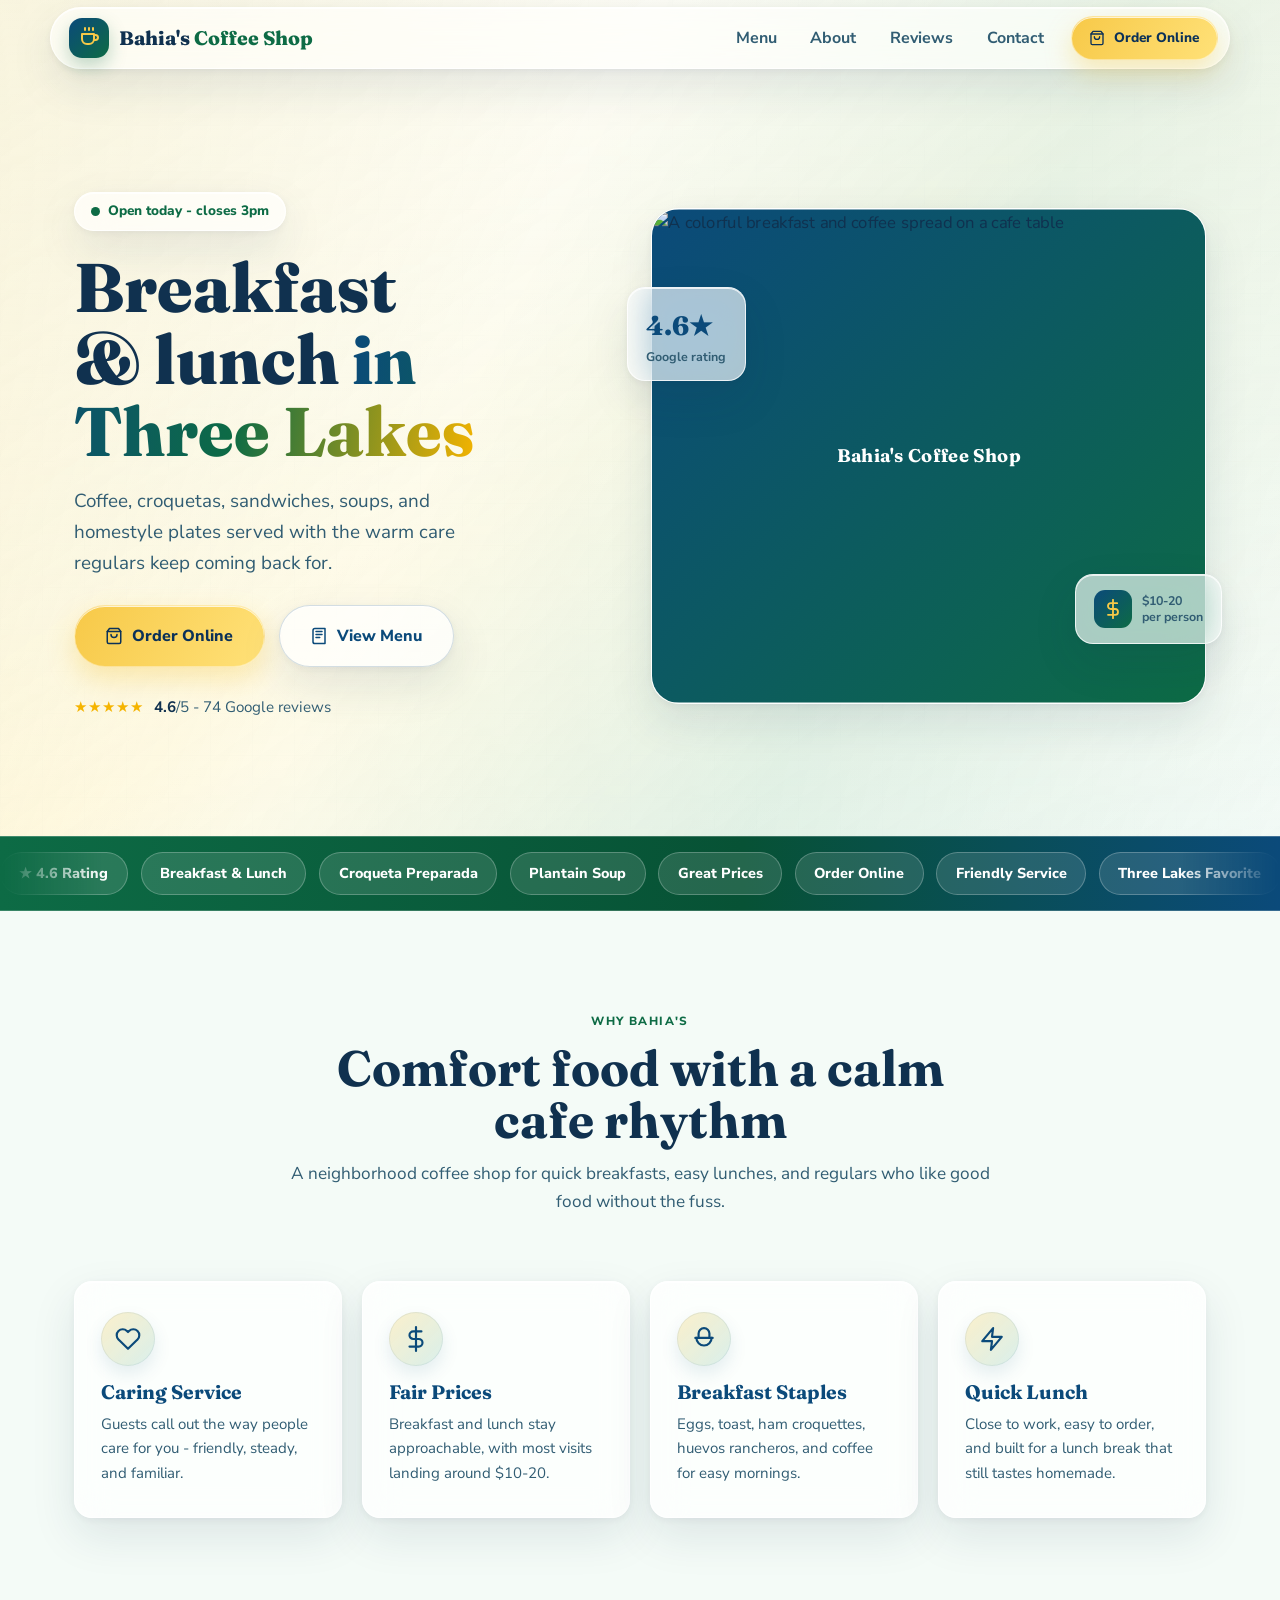
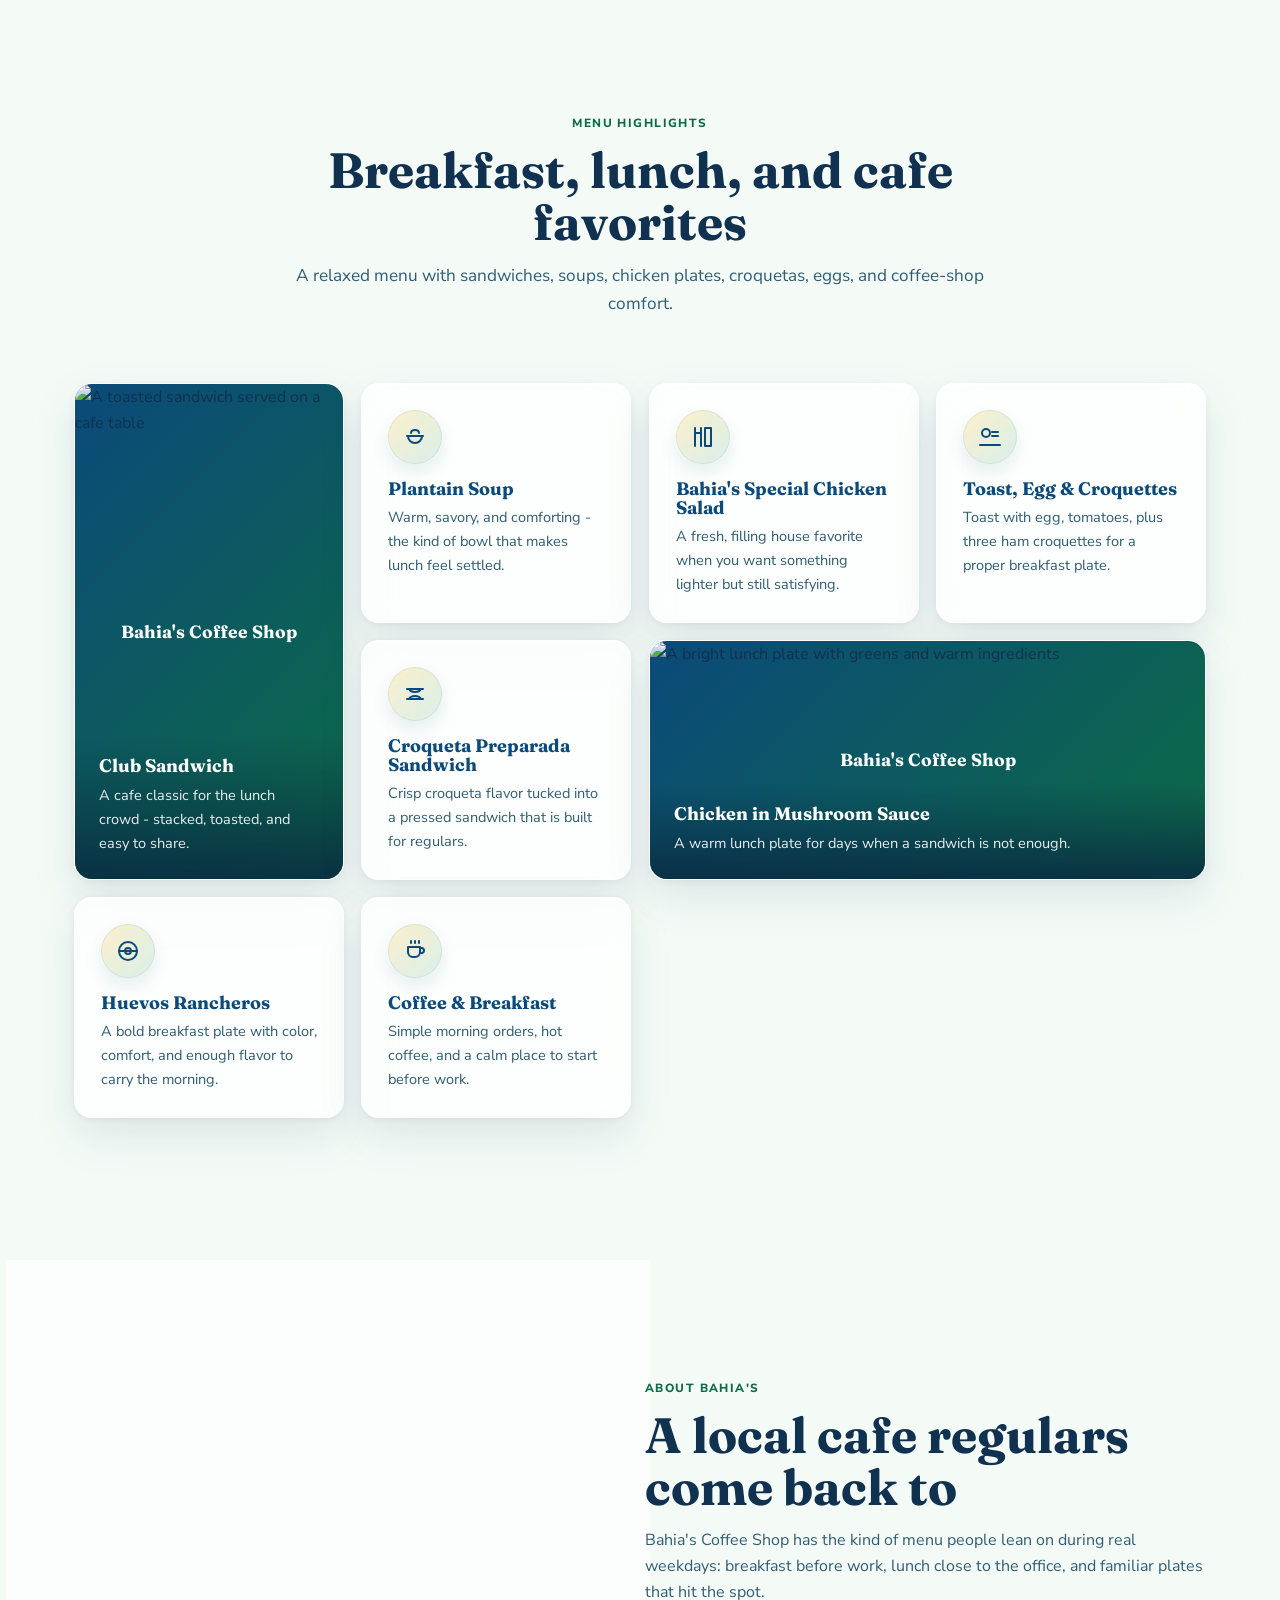
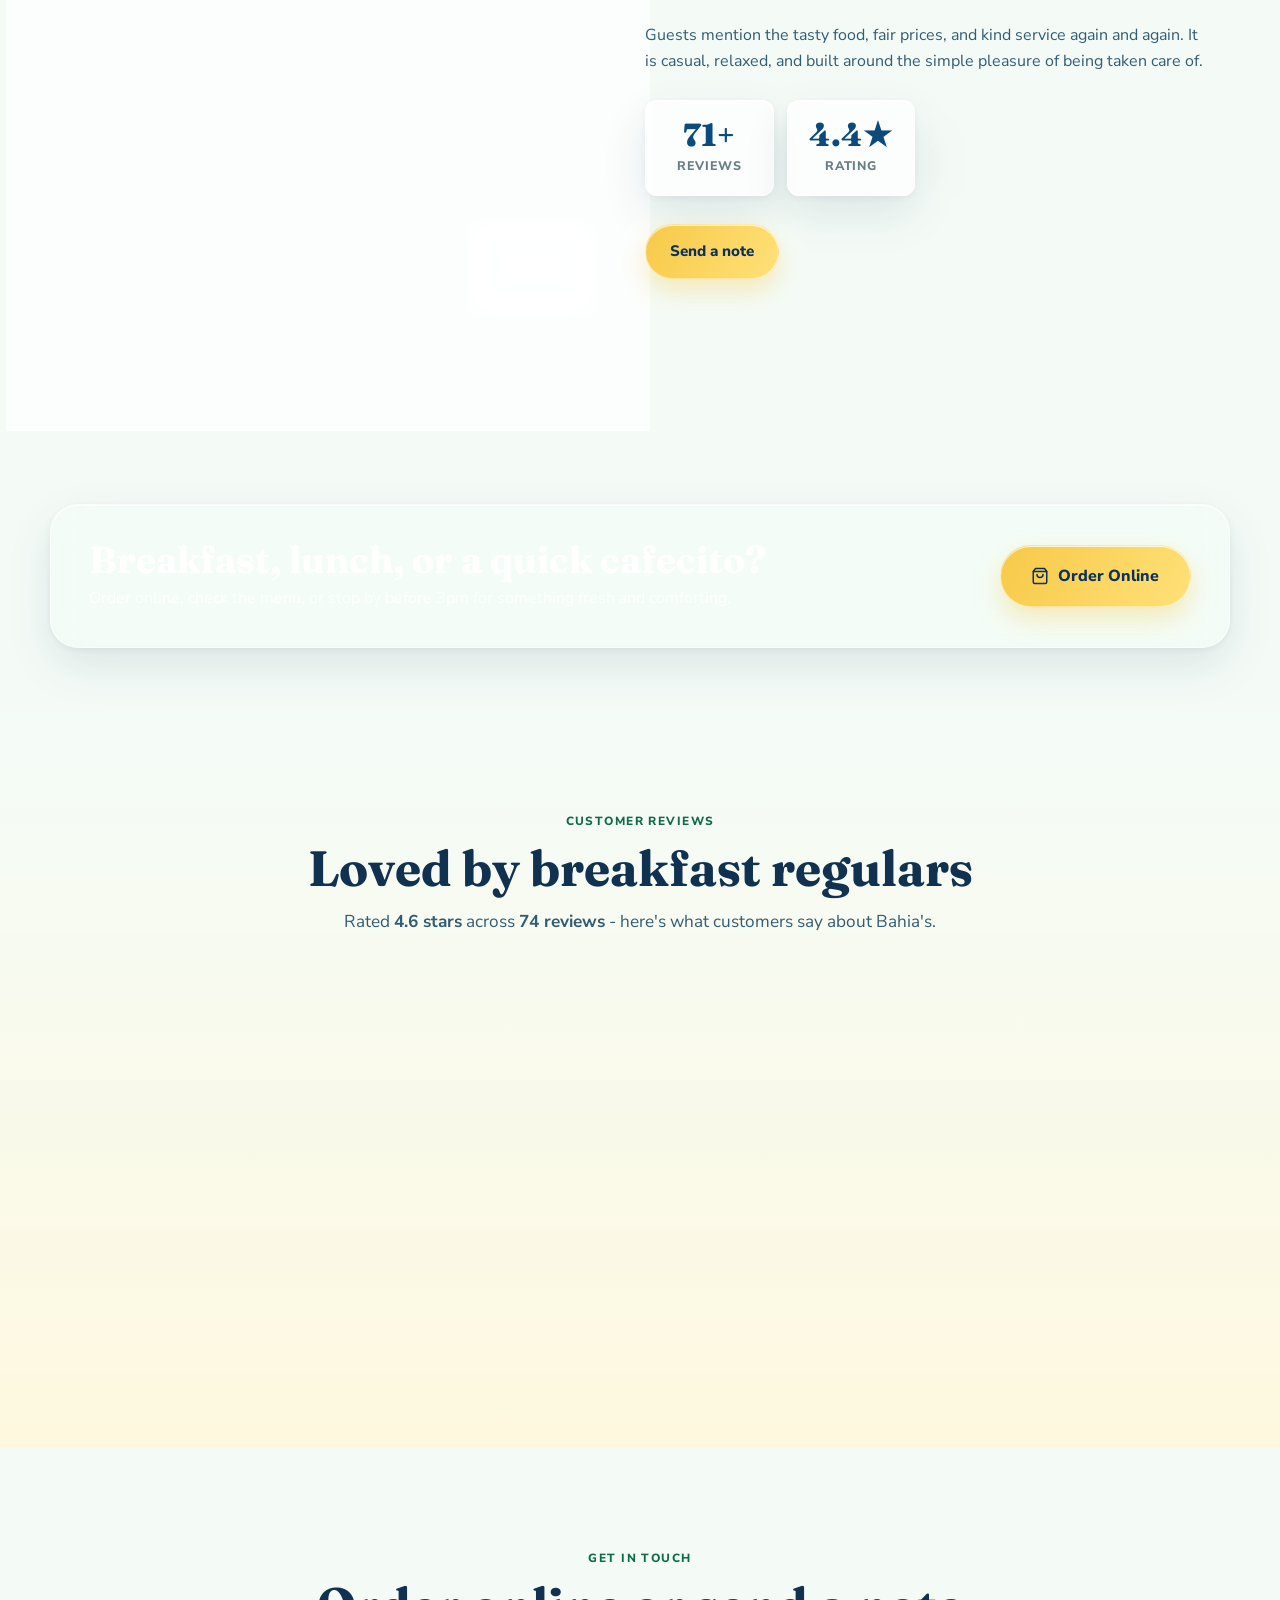
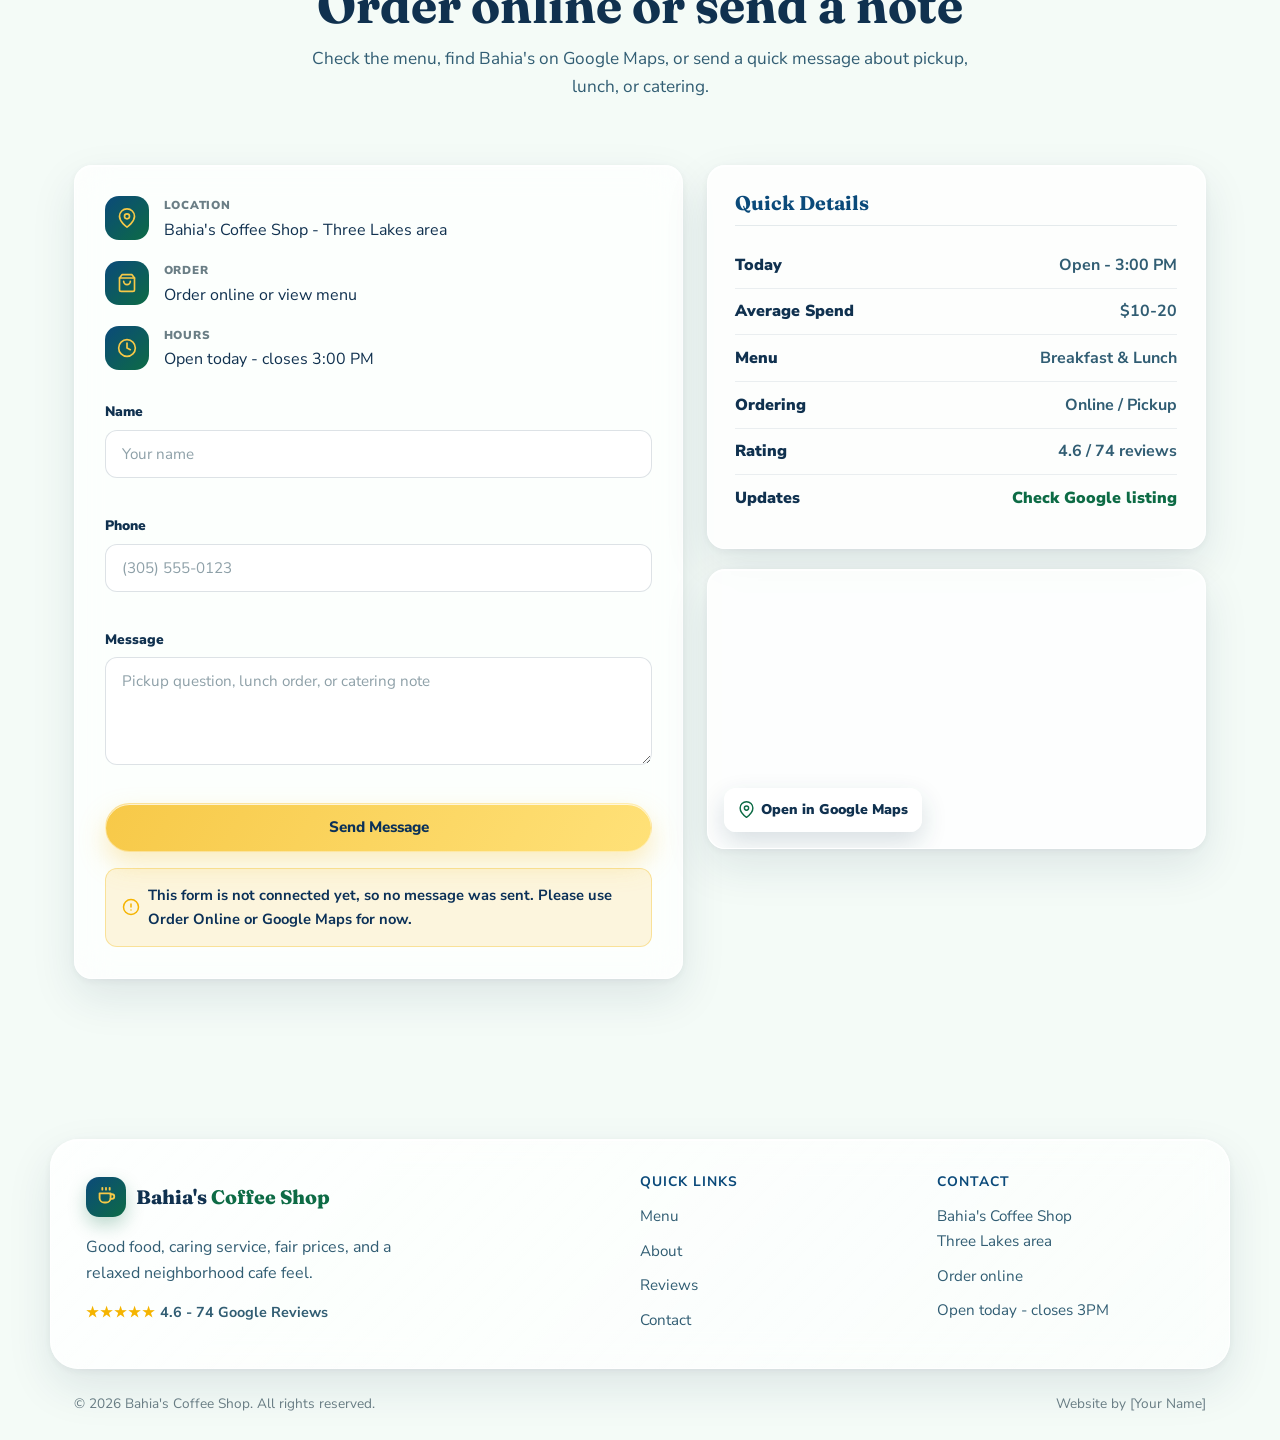
==== commit 32a34500: "fix: make contact form notice honest" ====
--- a/index.html
+++ b/index.html
@@ -397,9 +397,9 @@
               <span class="error-msg" data-error-for="message" role="alert"></span>
             </div>
             <button type="submit" class="btn btn-primary btn-block magnetic">Send Message</button>
-            <p class="form-success" id="form-success" role="status" hidden>
-              <svg viewBox="0 0 24 24" width="18" height="18" fill="none" stroke="currentColor" stroke-width="2" stroke-linecap="round" stroke-linejoin="round" aria-hidden="true"><path d="M22 11.08V12a10 10 0 1 1-5.93-9.14"/><polyline points="22 4 12 14.01 9 11.01"/></svg>
-              Thanks! Your message has been sent - Bahia's will be in touch shortly.
+            <p class="form-notice" id="form-notice" role="status" hidden>
+              <svg viewBox="0 0 24 24" width="18" height="18" fill="none" stroke="currentColor" stroke-width="2" stroke-linecap="round" stroke-linejoin="round" aria-hidden="true"><circle cx="12" cy="12" r="10"/><path d="M12 8v4"/><path d="M12 16h.01"/></svg>
+              This form is not connected yet, so no message was sent. Please use Order Online or Google Maps for now.
             </p>
           </form>
         </div>
--- a/style.css
+++ b/style.css
@@ -437,12 +437,12 @@
 }
 .form-row.invalid input, .form-row.invalid textarea { border-color: #dc2626; }
 .error-msg { font-size: 0.8rem; color: #dc2626; min-height: 1rem; }
-.form-success {
+.form-notice {
   display: flex; align-items: center; gap: 0.5rem; padding: 0.9rem 1rem;
-  background: rgba(31,157,138,0.14); border: 1px solid var(--teal); border-radius: var(--radius-sm);
-  color: var(--ink); font-size: 0.92rem; font-weight: 700;
-}
-.form-success svg { color: var(--teal); flex-shrink: 0; }
+  background: rgba(247,201,72,0.18); border: 1px solid rgba(247,201,72,0.46); border-radius: var(--radius-sm);
+  color: var(--primary-ink); font-size: 0.92rem; font-weight: 700;
+}
+.form-notice svg { color: var(--star); flex-shrink: 0; }
 
 .contact-right { display: flex; flex-direction: column; gap: 1.25rem; }
 .hours-card { padding: 1.7rem; border-radius: var(--radius-md); background: rgba(255,255,255,0.78); overflow-x: auto; }
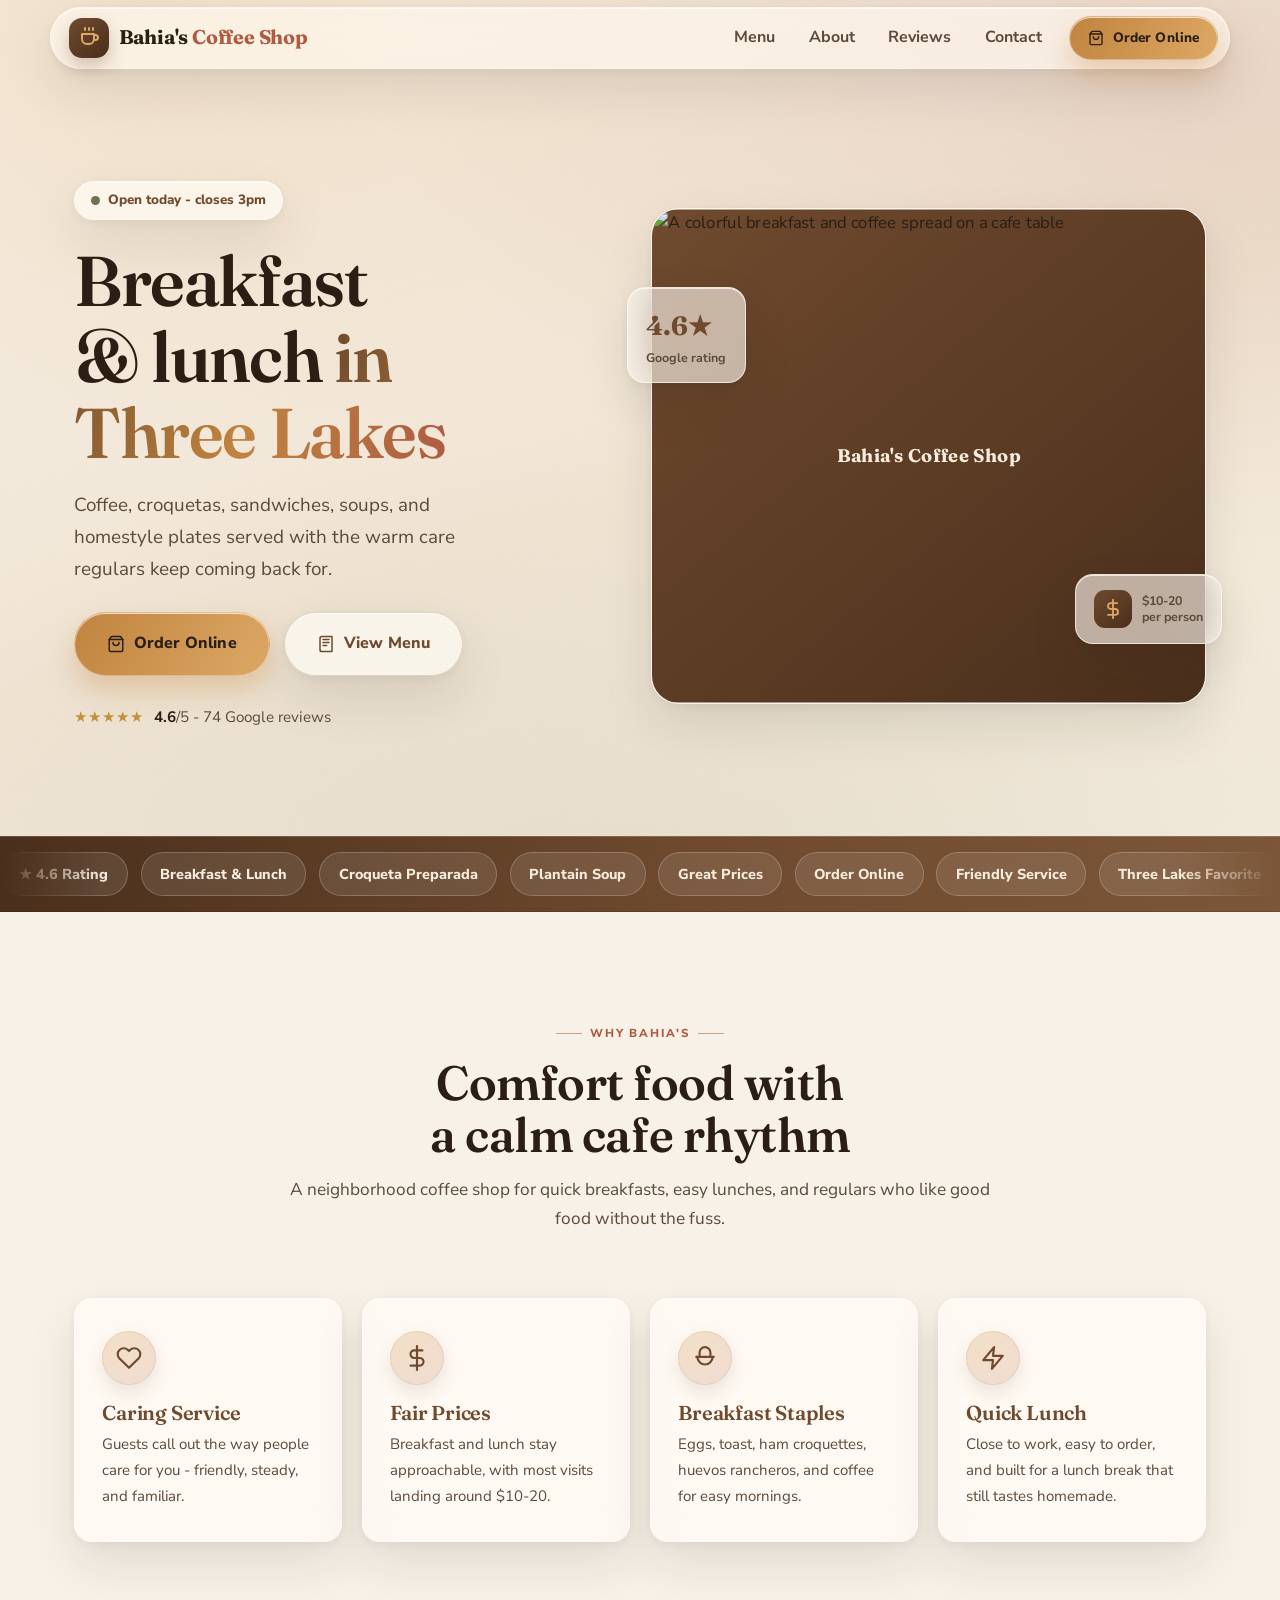
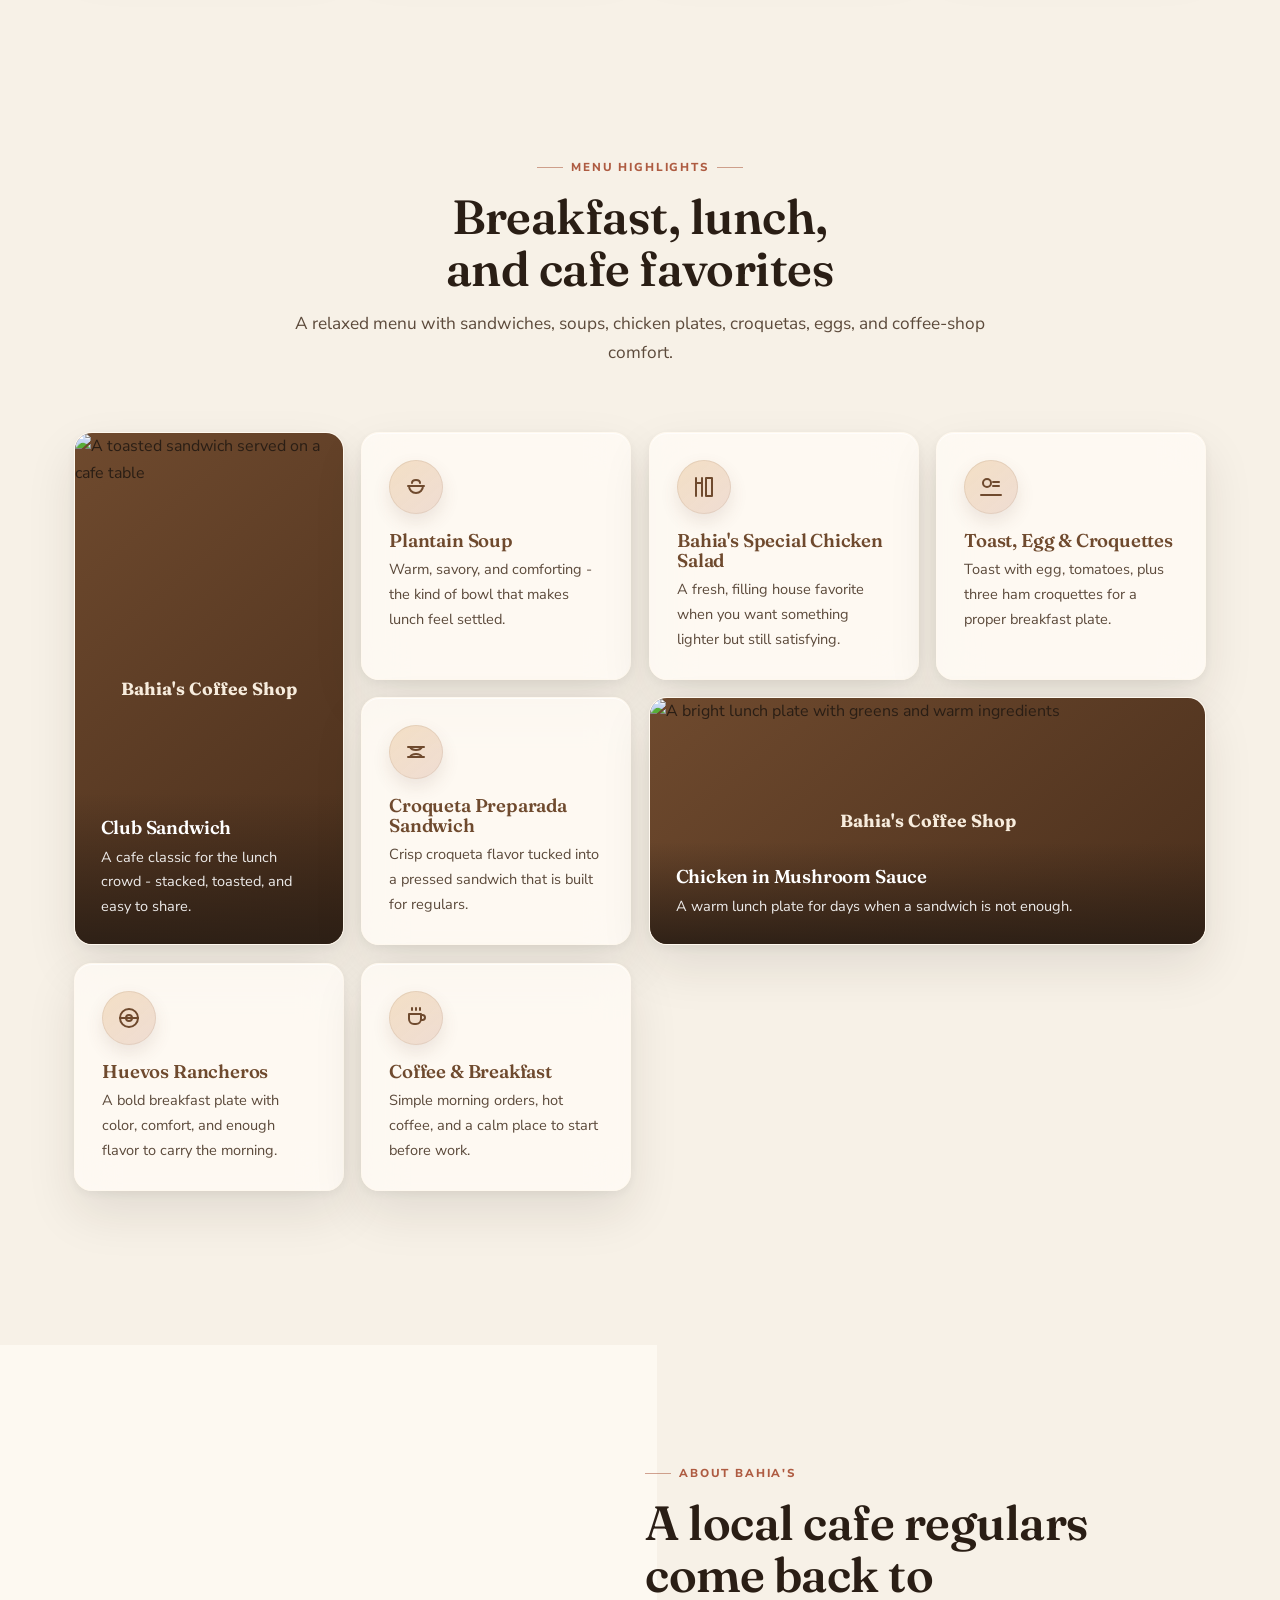
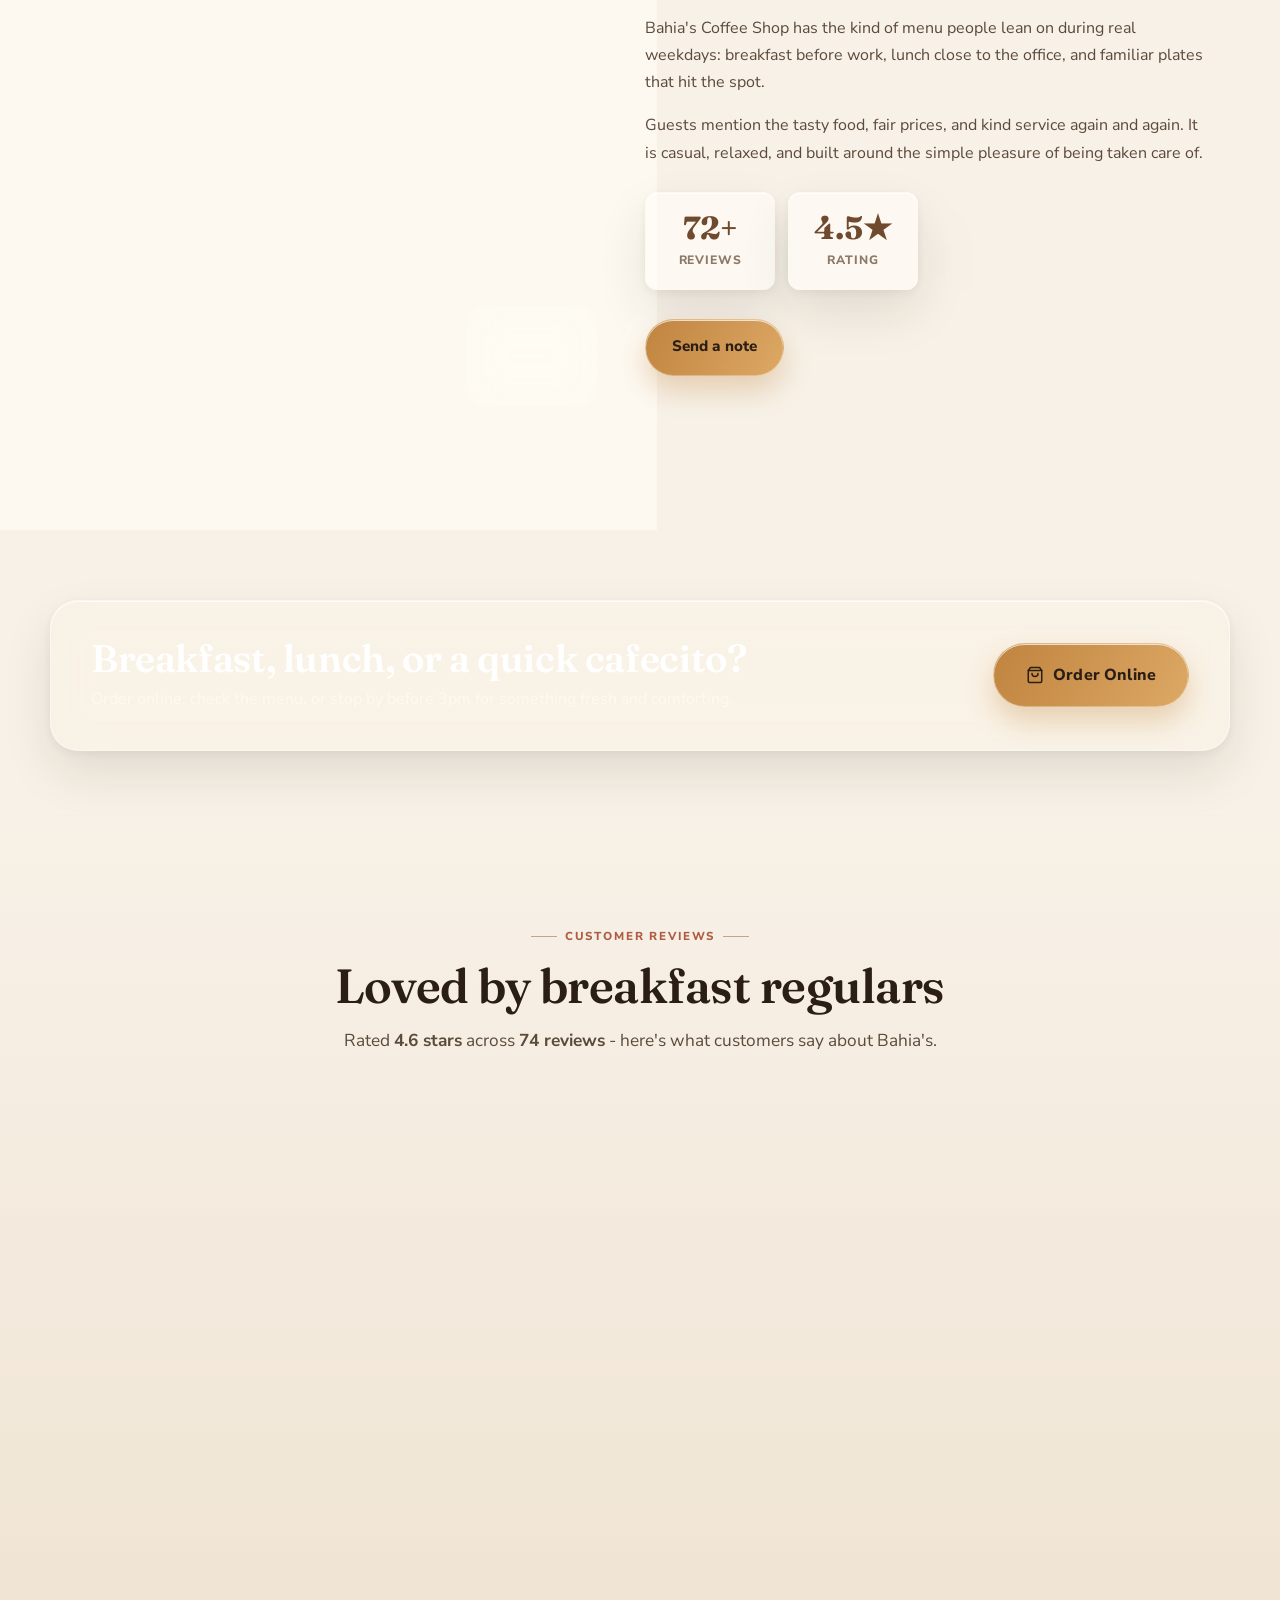
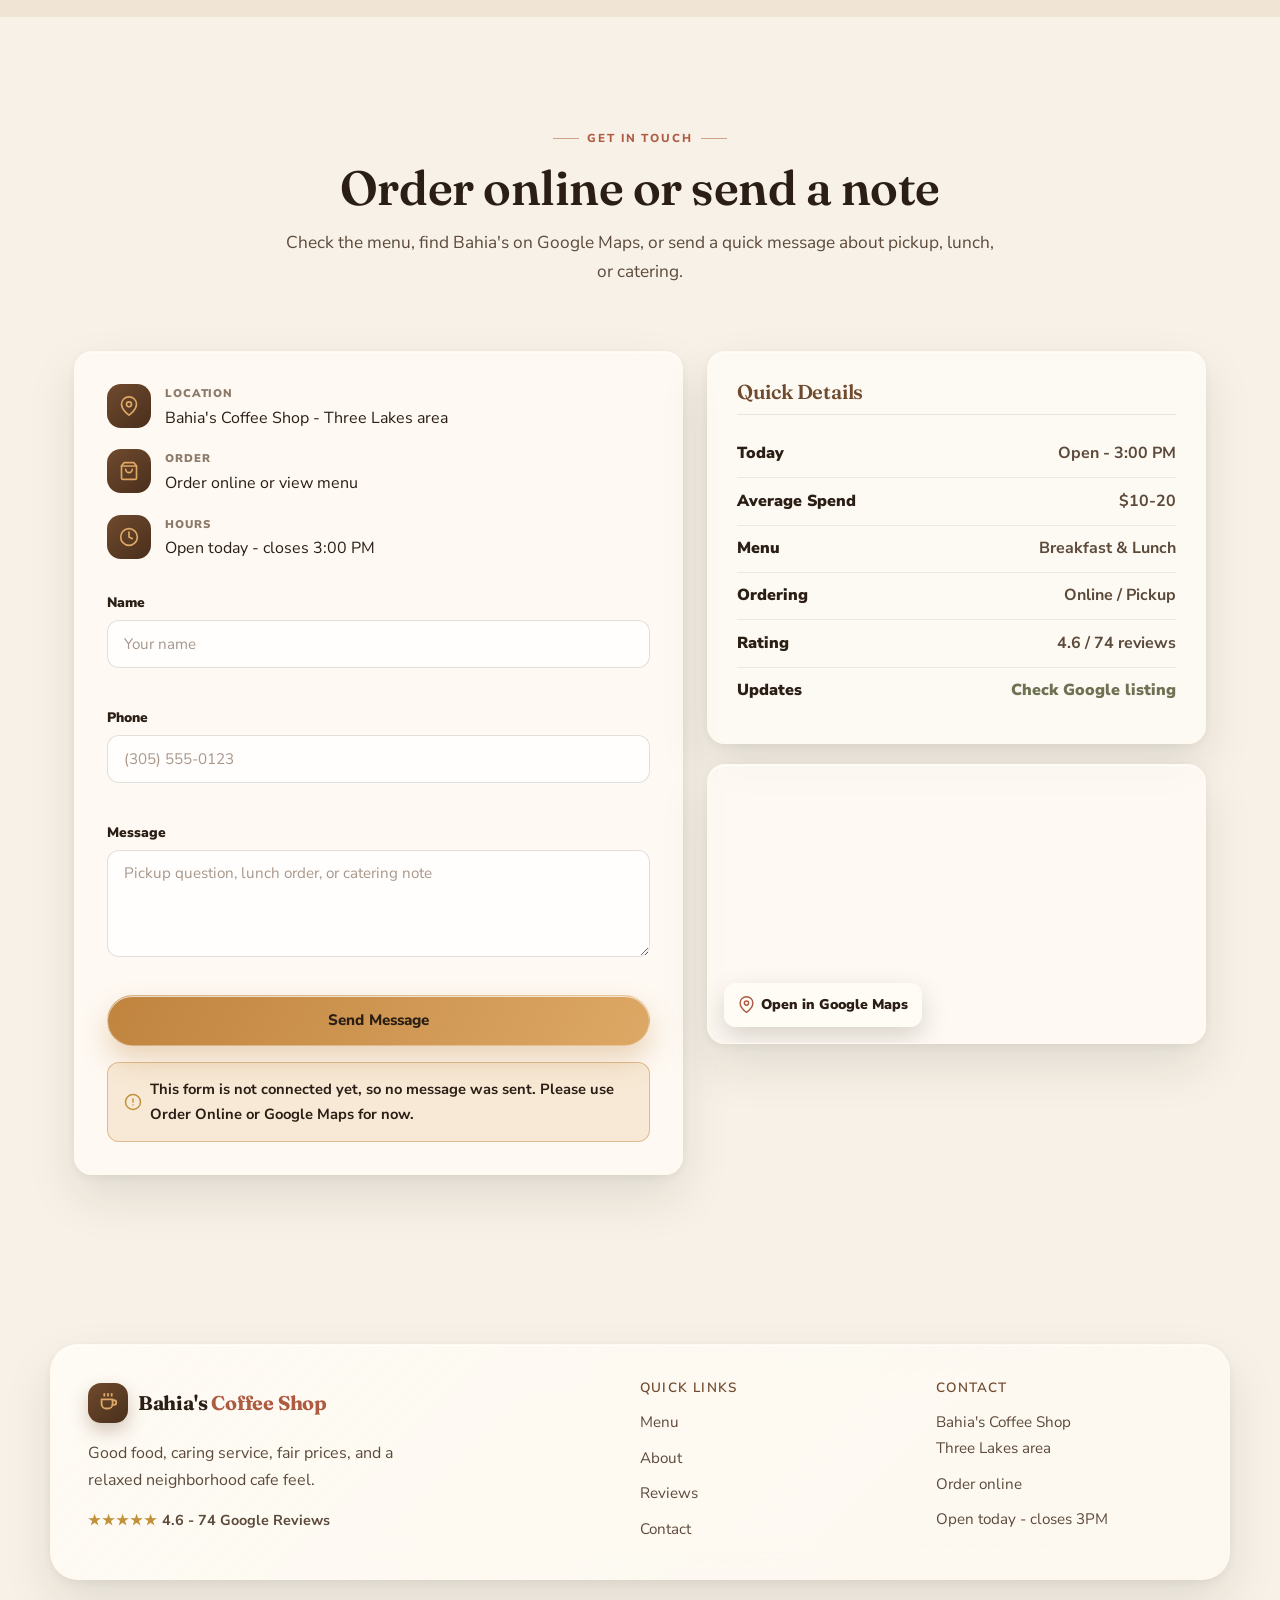
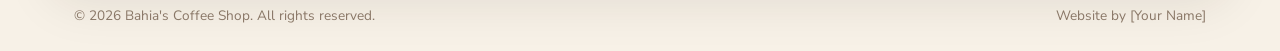
==== commit 751b2008: "feat: noble warm-editorial UI/UX rehaul Redesign the cafe landing page toward a refined, cozy "warm " ====
--- a/index.html
+++ b/index.html
@@ -7,7 +7,7 @@
   <!-- ============ SEO / META ============ -->
   <title>Bahia's Coffee Shop | Breakfast & Lunch in Three Lakes</title>
   <meta name="description" content="Bahia's Coffee Shop serves relaxed breakfast, lunch, coffee, sandwiches, plantain soup, croquetas, and daily favorites. Rated 4.6 stars across 74 Google reviews." />
-  <meta name="theme-color" content="#F4FBF7" />
+  <meta name="theme-color" content="#F7F1E7" />
   <meta name="author" content="Bahia's Coffee Shop" />
 
   <!-- Open Graph -->
@@ -104,6 +104,7 @@
       </div>
 
       <div class="hero-media reveal" data-reveal>
+        <div class="steam" aria-hidden="true"><span></span><span></span><span></span></div>
         <div class="hero-frame glass tilt">
           <img class="photo" id="heroPhoto"
                src="https://images.unsplash.com/photo-1504754524776-8f4f37790ca0?auto=format&fit=crop&q=80&w=900"
--- a/style.css
+++ b/style.css
@@ -1,31 +1,38 @@
 /* ============================================================
-   Bahia's Coffee Shop - polished cafe landing page
+   Bahia's Coffee Shop - noble warm-editorial cafe landing page
    Tokens, glass system, sections, motion, responsive
+   Redesign: espresso & cream palette, calm refined motion
    ============================================================ */
 
 /* ---------- DESIGN TOKENS ---------- */
 :root {
-  --bg:           #F4FBF7;
-  --bg-2:         #FFF8DD;
-  --paper:        #FFFEF8;
-  --ink:          #10314F;
-  --ink-soft:     #315D73;
-  --muted:        #6A7E85;
-
-  --primary:      #F7C948;
-  --primary-2:    #FFE178;
-  --primary-ink:  #0B3158;
-  --trust:        #0B4A7A;
-  --green:        #0D6B45;
-  --teal:         #1F9D8A;
-  --star:         #F5B400;
-
-  --glass-bg:        rgba(255, 255, 255, 0.66);
-  --glass-bg-strong: rgba(255, 255, 255, 0.86);
-  --glass-brd:       rgba(255, 255, 255, 0.78);
-  --glass-blur:      blur(18px) saturate(150%);
-  --glass-shadow:    0 18px 45px rgba(16, 49, 79, 0.10), 0 2px 10px rgba(16, 49, 79, 0.06);
-  --glass-hi:        inset 0 1px 0 rgba(255, 255, 255, 0.76);
+  /* Warm cafe surfaces */
+  --bg:           #F7F1E7;   /* warm cream */
+  --bg-2:         #EFE3D2;   /* latte */
+  --paper:        #FFFDF8;   /* fresh cream */
+
+  /* Ink - espresso family */
+  --ink:          #2A1E15;   /* espresso */
+  --ink-soft:     #5C4A3B;   /* mocha */
+  --muted:        #8C7A69;   /* taupe */
+
+  /* Warm accents - noble, not neon */
+  --primary:      #C0843F;   /* caramel */
+  --primary-2:    #DDA865;   /* honey */
+  --primary-ink:  #2A1E15;   /* espresso text on caramel */
+  --trust:        #6F4A2E;   /* roasted brown */
+  --green:        #6E7152;   /* muted olive */
+  --teal:         #8A6A4A;   /* warm brown-2 */
+  --terra:        #AE5B41;   /* terracotta */
+  --star:         #C2913B;   /* warm gold */
+
+  /* Warm-tinted glass */
+  --glass-bg:        rgba(255, 252, 246, 0.62);
+  --glass-bg-strong: rgba(255, 252, 246, 0.88);
+  --glass-brd:       rgba(255, 248, 238, 0.72);
+  --glass-blur:      blur(20px) saturate(128%);
+  --glass-shadow:    0 22px 50px rgba(42, 30, 21, 0.10), 0 3px 12px rgba(42, 30, 21, 0.06);
+  --glass-hi:        inset 0 1px 0 rgba(255, 255, 255, 0.70);
 
   --font-display: 'Fraunces', Georgia, serif;
   --font-body:    'Nunito Sans', -apple-system, BlinkMacSystemFont, 'Segoe UI', Roboto, sans-serif;
@@ -34,7 +41,7 @@
   --space-md: 1.5rem;
   --space-lg: 2.5rem;
   --space-xl: 4rem;
-  --space-2xl: 6rem;
+  --space-2xl: 6.5rem;
 
   --container-max: 1180px;
   --radius-sm: 12px;
@@ -43,9 +50,10 @@
   --radius-pill: 999px;
   --nav-height: 76px;
 
-  --t-fast: 160ms cubic-bezier(0.4, 0, 0.2, 1);
-  --t:      260ms cubic-bezier(0.34, 1.56, 0.64, 1);
-  --t-smooth: 320ms cubic-bezier(0.4, 0, 0.2, 1);
+  /* Calmer motion - less spring, more ease */
+  --t-fast:   170ms cubic-bezier(0.4, 0, 0.2, 1);
+  --t:        300ms cubic-bezier(0.22, 1, 0.36, 1);
+  --t-smooth: 420ms cubic-bezier(0.22, 1, 0.36, 1);
 }
 
 /* ---------- RESET ---------- */
@@ -61,7 +69,7 @@
   font-family: var(--font-body);
   color: var(--ink);
   background-color: var(--bg);
-  line-height: 1.65;
+  line-height: 1.7;
   font-size: 16px;
   overflow-x: hidden;
   position: relative;
@@ -76,15 +84,16 @@
 
 h1, h2, h3, h4 {
   font-family: var(--font-display);
-  font-weight: 700;
-  line-height: 1.05;
-  letter-spacing: 0;
+  font-weight: 600;
+  line-height: 1.08;
+  letter-spacing: -0.01em;
   color: var(--ink);
-}
-
-.accent { color: var(--green); }
+  font-optical-sizing: auto;
+}
+
+.accent { color: var(--terra); }
 .grad-text {
-  background: linear-gradient(100deg, var(--trust) 0%, var(--green) 48%, var(--star) 100%);
+  background: linear-gradient(104deg, var(--trust) 0%, var(--primary) 52%, var(--terra) 100%);
   -webkit-background-clip: text;
   background-clip: text;
   color: transparent;
@@ -103,22 +112,29 @@
   outline-offset: 2px;
 }
 
-/* ---------- ANIMATED MESH BACKGROUND ---------- */
+/* ---------- WARM MESH + GRAIN BACKGROUND ---------- */
 .bg-mesh {
   position: fixed; inset: 0; z-index: -2;
   background:
-    linear-gradient(145deg, rgba(244,251,247,0.98) 0%, rgba(255,248,221,0.82) 48%, rgba(239,249,246,0.94) 100%),
-    linear-gradient(90deg, rgba(11,74,122,0.045) 0 1px, transparent 1px),
-    linear-gradient(0deg, rgba(13,107,69,0.045) 0 1px, transparent 1px);
-  background-size: auto, 42px 42px, 42px 42px;
+    radial-gradient(120% 90% at 12% 0%, rgba(221, 168, 101, 0.22), transparent 55%),
+    radial-gradient(120% 95% at 92% 8%, rgba(174, 91, 65, 0.14), transparent 52%),
+    radial-gradient(130% 110% at 50% 110%, rgba(110, 113, 82, 0.12), transparent 56%),
+    linear-gradient(160deg, #F8F2E9 0%, #F1E5D4 52%, #F6EEE0 100%);
   overflow: hidden;
 }
+/* fine grain for a tactile, paper-like feel */
 .bg-mesh::after {
-  content: ""; position: absolute; inset: 0;
-  background:
-    linear-gradient(116deg, rgba(247,201,72,0.20), transparent 38%, rgba(31,157,138,0.13) 67%, transparent),
-    linear-gradient(180deg, rgba(255,255,255,0.54), rgba(255,255,255,0.12));
-  opacity: 0.78;
+  content: ""; position: absolute; inset: -50%;
+  background-image: url("data:image/svg+xml,%3Csvg xmlns='http://www.w3.org/2000/svg' width='160' height='160'%3E%3Cfilter id='n'%3E%3CfeTurbulence type='fractalNoise' baseFrequency='0.85' numOctaves='2' stitchTiles='stitch'/%3E%3C/filter%3E%3Crect width='100%25' height='100%25' filter='url(%23n)' opacity='0.5'/%3E%3C/svg%3E");
+  opacity: 0.04; mix-blend-mode: multiply;
+  animation: grain-drift 18s steps(6) infinite;
+}
+@keyframes grain-drift {
+  0%,100% { transform: translate(0,0); }
+  20% { transform: translate(-4%, 2%); }
+  40% { transform: translate(3%, -3%); }
+  60% { transform: translate(-2%, 4%); }
+  80% { transform: translate(4%, 1%); }
 }
 
 /* ---------- GLASS UTILITY ---------- */
@@ -134,21 +150,28 @@
 .container { width: 100%; max-width: var(--container-max); margin-inline: auto; padding-inline: 1.5rem; }
 .section { padding-block: var(--space-2xl); position: relative; }
 
-.section-head { max-width: 700px; margin: 0 auto var(--space-xl); text-align: center; }
+.section-head { max-width: 720px; margin: 0 auto var(--space-xl); text-align: center; }
 .eyebrow {
-  display: inline-block; font-family: var(--font-body); font-weight: 800;
-  letter-spacing: 0.12em; text-transform: uppercase; font-size: 0.74rem;
-  color: var(--green); margin-bottom: 0.65rem;
-}
-.section-title { font-size: 3.1rem; margin-bottom: 0.85rem; }
-.section-lead { color: var(--ink-soft); font-size: 1.075rem; }
+  display: inline-flex; align-items: center; gap: 0.5rem;
+  font-family: var(--font-body); font-weight: 800;
+  letter-spacing: 0.16em; text-transform: uppercase; font-size: 0.72rem;
+  color: var(--terra); margin-bottom: 0.85rem;
+}
+.eyebrow::before {
+  content: ""; width: 26px; height: 1px; background: currentColor; opacity: 0.55;
+}
+.section-head .eyebrow::after {
+  content: ""; width: 26px; height: 1px; background: currentColor; opacity: 0.55;
+}
+.section-title { font-size: 3rem; margin-bottom: 0.9rem; text-wrap: balance; }
+.section-lead { color: var(--ink-soft); font-size: 1.08rem; }
 
 /* ---------- BUTTONS ---------- */
 .btn {
-  --pad-y: 0.85rem; --pad-x: 1.5rem;
+  --pad-y: 0.9rem; --pad-x: 1.6rem;
   position: relative; display: inline-flex; align-items: center; justify-content: center;
   gap: 0.55rem; padding: var(--pad-y) var(--pad-x);
-  font-family: var(--font-body); font-weight: 800; font-size: 0.95rem;
+  font-family: var(--font-body); font-weight: 800; font-size: 0.95rem; letter-spacing: 0.01em;
   border: 1px solid transparent; border-radius: var(--radius-pill);
   min-height: 44px; cursor: pointer; touch-action: manipulation; white-space: nowrap; overflow: hidden;
   transition: transform var(--t), box-shadow var(--t-smooth), background var(--t-smooth), color var(--t-smooth);
@@ -156,34 +179,34 @@
 .btn svg { flex-shrink: 0; }
 .btn::after {
   content: ""; position: absolute; top: 0; left: -120%; width: 60%; height: 100%;
-  background: linear-gradient(100deg, transparent, rgba(255,255,255,0.55), transparent);
-  transform: skewX(-18deg); transition: left 0.6s ease;
+  background: linear-gradient(100deg, transparent, rgba(255,255,255,0.45), transparent);
+  transform: skewX(-18deg); transition: left 0.7s ease;
 }
 .btn:hover::after { left: 140%; }
 
 .btn-primary {
-  background: linear-gradient(120deg, var(--primary) 0%, var(--primary-2) 100%);
+  background: linear-gradient(118deg, var(--primary) 0%, var(--primary-2) 100%);
   color: var(--primary-ink);
-  border-color: rgba(255,255,255,0.42);
-  box-shadow: 0 12px 26px rgba(247, 201, 72, 0.35), var(--glass-hi);
-}
-.btn-primary:hover { transform: translateY(-2px); box-shadow: 0 18px 34px rgba(247, 201, 72, 0.42); }
+  border-color: rgba(255,255,255,0.34);
+  box-shadow: 0 14px 28px rgba(192, 132, 63, 0.32), var(--glass-hi);
+}
+.btn-primary:hover { transform: translateY(-2px); box-shadow: 0 20px 38px rgba(192, 132, 63, 0.40); }
 .btn-primary:active { transform: translateY(0) scale(0.98); }
 
 .btn-glass {
-  background: rgba(255,255,255,0.72);
+  background: rgba(255,252,246,0.7);
   -webkit-backdrop-filter: var(--glass-blur); backdrop-filter: var(--glass-blur);
-  color: var(--trust); border-color: rgba(11,74,122,0.18);
+  color: var(--trust); border-color: rgba(111,74,46,0.20);
   box-shadow: var(--glass-shadow), var(--glass-hi);
 }
-.btn-glass:hover { transform: translateY(-2px); color: var(--green); border-color: rgba(13,107,69,0.36); }
+.btn-glass:hover { transform: translateY(-2px); color: var(--terra); border-color: rgba(174,91,65,0.40); }
 .btn-glass:active { transform: translateY(0) scale(0.98); }
 .btn:disabled {
   opacity: 0.62; cursor: not-allowed; transform: none; box-shadow: none;
 }
 .btn:disabled::after { display: none; }
 
-.btn-lg { --pad-y: 1.05rem; --pad-x: 1.9rem; font-size: 1rem; }
+.btn-lg { --pad-y: 1.08rem; --pad-x: 2rem; font-size: 1rem; }
 .btn-sm { --pad-y: 0.55rem; --pad-x: 1.1rem; font-size: 0.85rem; }
 .btn-block { width: 100%; }
 
@@ -198,23 +221,23 @@
   width: 100%; max-width: var(--container-max); margin-inline: auto;
   padding: 0.5rem 0.7rem 0.5rem 1.1rem;
   border-radius: var(--radius-pill);
-  background: rgba(255,255,255,0.64);
+  background: rgba(255,252,246,0.58);
   transition: box-shadow var(--t-smooth), background var(--t-smooth);
 }
 .navbar.scrolled .nav-inner {
   background: var(--glass-bg-strong);
-  box-shadow: 0 10px 30px rgba(16,49,79,0.12), var(--glass-hi);
+  box-shadow: 0 12px 34px rgba(42,30,21,0.12), var(--glass-hi);
 }
 
 .logo {
   display: inline-flex; align-items: center; gap: 0.62rem; min-height: 44px;
-  font-family: var(--font-display); font-weight: 800; font-size: 1.22rem; letter-spacing: 0;
+  font-family: var(--font-display); font-weight: 700; font-size: 1.24rem; letter-spacing: -0.01em;
 }
 .logo-icon {
   display: inline-flex; align-items: center; justify-content: center;
-  width: 40px; height: 40px; border-radius: 13px; color: var(--primary);
-  background: linear-gradient(135deg, var(--trust), var(--green));
-  box-shadow: 0 8px 18px rgba(13,107,69,0.26);
+  width: 40px; height: 40px; border-radius: 13px; color: var(--primary-2);
+  background: linear-gradient(140deg, var(--trust), #4A2F1C);
+  box-shadow: 0 8px 18px rgba(111,74,46,0.30);
 }
 
 .nav-links { display: flex; align-items: center; gap: 0.3rem; }
@@ -252,16 +275,16 @@
 .pill {
   display: inline-flex; align-items: center; gap: 0.5rem;
   padding: 0.45rem 1rem; border-radius: var(--radius-pill);
-  font-size: 0.85rem; font-weight: 800; color: var(--green); margin-bottom: 1.35rem;
-  background: rgba(255,255,255,0.7);
+  font-size: 0.84rem; font-weight: 800; color: var(--trust); margin-bottom: 1.4rem;
+  background: rgba(255,252,246,0.68);
 }
 .pill .dot { width: 9px; height: 9px; border-radius: 50%; background: var(--green);
-  box-shadow: 0 0 0 0 rgba(13,107,69,0.42); animation: pulse 2.2s infinite; }
-@keyframes pulse { 0% { box-shadow: 0 0 0 0 rgba(13,107,69,0.42);} 70%{ box-shadow: 0 0 0 8px rgba(13,107,69,0);} 100%{ box-shadow: 0 0 0 0 rgba(13,107,69,0);} }
-
-.hero-title { font-size: 4.3rem; font-weight: 800; margin-bottom: 1.05rem; max-width: 10.5ch; text-wrap: balance; }
-.hero-sub { font-size: 1.18rem; color: var(--ink-soft); max-width: 38ch; margin-bottom: 1.65rem; }
-.hero-actions { display: flex; gap: 0.9rem; flex-wrap: wrap; margin-bottom: 1.75rem; }
+  box-shadow: 0 0 0 0 rgba(110,113,82,0.45); animation: pulse 2.4s infinite; }
+@keyframes pulse { 0% { box-shadow: 0 0 0 0 rgba(110,113,82,0.45);} 70%{ box-shadow: 0 0 0 8px rgba(110,113,82,0);} 100%{ box-shadow: 0 0 0 0 rgba(110,113,82,0);} }
+
+.hero-title { font-size: 4.4rem; font-weight: 600; margin-bottom: 1.1rem; max-width: 11ch; text-wrap: balance; letter-spacing: -0.02em; }
+.hero-sub { font-size: 1.18rem; color: var(--ink-soft); max-width: 40ch; margin-bottom: 1.7rem; }
+.hero-actions { display: flex; gap: 0.9rem; flex-wrap: wrap; margin-bottom: 1.8rem; }
 .hero-trust { display: flex; align-items: center; gap: 0.6rem; color: var(--ink-soft); font-size: 0.95rem; }
 .hero-trust .stars { color: var(--star); letter-spacing: 1px; }
 .hero-trust strong { color: var(--ink); }
@@ -271,76 +294,98 @@
 .hero-frame {
   border-radius: var(--radius-lg); padding: 10px; overflow: hidden;
   aspect-ratio: 1.12 / 1;
-  background: rgba(255,255,255,0.72);
+  background: rgba(255,252,246,0.7);
 }
 .hero-frame .photo { width: 100%; height: 100%; object-fit: cover; border-radius: 22px; }
+
+/* Soft steam wisps rising from the hero photo - subtle, cafe-appropriate */
+.steam { position: absolute; top: -6px; left: 50%; transform: translateX(-50%);
+  width: 120px; height: 90px; pointer-events: none; z-index: 3; opacity: 0.5; }
+.steam span {
+  position: absolute; bottom: 0; width: 10px; height: 60px; border-radius: 50%;
+  background: linear-gradient(to top, rgba(255,255,255,0.0), rgba(255,255,255,0.85));
+  filter: blur(7px); opacity: 0;
+  animation: steam-rise 6.5s ease-in-out infinite;
+}
+.steam span:nth-child(1) { left: 30px; animation-delay: 0s; }
+.steam span:nth-child(2) { left: 56px; animation-delay: 1.6s; height: 74px; }
+.steam span:nth-child(3) { left: 82px; animation-delay: 3.2s; }
+@keyframes steam-rise {
+  0%   { opacity: 0; transform: translateY(10px) scaleX(1); }
+  18%  { opacity: 0.7; }
+  60%  { opacity: 0.35; }
+  100% { opacity: 0; transform: translateY(-46px) scaleX(2.4); }
+}
+
 .float-card {
   position: absolute; display: flex; flex-direction: column; gap: 2px;
   padding: 0.95rem 1.15rem; border-radius: var(--radius-md);
-  animation: float 5s ease-in-out infinite;
-}
-.float-card .fc-num { font-family: var(--font-display); font-weight: 800; font-size: 1.65rem; color: var(--trust); }
+  animation: float 6s ease-in-out infinite;
+}
+.float-card .fc-num { font-family: var(--font-display); font-weight: 700; font-size: 1.65rem; color: var(--trust); }
 .float-card .fc-label { font-size: 0.78rem; color: var(--ink-soft); line-height: 1.3; font-weight: 700; }
 .float-a { left: -24px; top: 16%; }
-.float-b { right: -16px; bottom: 12%; flex-direction: row; align-items: center; gap: 0.6rem; animation-delay: 1.2s; }
+.float-b { right: -16px; bottom: 12%; flex-direction: row; align-items: center; gap: 0.6rem; animation-delay: 1.4s; }
 .float-b .fc-icon { display: inline-flex; align-items: center; justify-content: center;
-  width: 38px; height: 38px; border-radius: 11px; color: var(--primary);
-  background: linear-gradient(135deg, var(--trust), var(--green)); flex-shrink: 0; }
+  width: 38px; height: 38px; border-radius: 11px; color: var(--primary-2);
+  background: linear-gradient(140deg, var(--trust), #4A2F1C); flex-shrink: 0; }
 @keyframes float { 0%,100% { transform: translateY(0); } 50% { transform: translateY(-12px); } }
 
 /* ---------- TRUST MARQUEE ---------- */
 .trust-strip {
   padding-block: 1rem; overflow: hidden;
-  background: linear-gradient(90deg, var(--green), #075235 58%, var(--trust));
-  box-shadow: inset 0 1px 0 rgba(255,255,255,0.22), inset 0 -1px 0 rgba(255,255,255,0.18);
+  background: linear-gradient(95deg, #4A2F1C, var(--trust) 55%, #7C5638);
+  box-shadow: inset 0 1px 0 rgba(255,255,255,0.16), inset 0 -1px 0 rgba(0,0,0,0.12);
 }
 .marquee { overflow: hidden; -webkit-mask-image: linear-gradient(90deg, transparent, #000 8%, #000 92%, transparent);
   mask-image: linear-gradient(90deg, transparent, #000 8%, #000 92%, transparent); }
-.marquee-track { display: flex; gap: 0.8rem; width: max-content; animation: scroll-x 34s linear infinite; }
+.marquee-track { display: flex; gap: 0.8rem; width: max-content; animation: scroll-x 38s linear infinite; }
 .marquee:hover .marquee-track { animation-play-state: paused; }
 .chip {
   flex-shrink: 0; padding: 0.55rem 1.15rem; border-radius: var(--radius-pill);
-  background: rgba(255,255,255,0.12); border: 1px solid rgba(255,255,255,0.24);
+  background: rgba(255,255,255,0.10); border: 1px solid rgba(255,255,255,0.20);
   -webkit-backdrop-filter: var(--glass-blur); backdrop-filter: var(--glass-blur);
-  font-weight: 800; font-size: 0.9rem; color: #fff; white-space: nowrap;
+  font-weight: 800; font-size: 0.9rem; color: #F7ECDD; white-space: nowrap;
 }
 @keyframes scroll-x { from { transform: translateX(0); } to { transform: translateX(-50%); } }
 
 /* ---------- WHY ---------- */
 .why-grid { display: grid; grid-template-columns: repeat(4, 1fr); gap: 1.25rem; }
 .why-card {
-  padding: 1.9rem 1.6rem; border-radius: var(--radius-md);
-  background: rgba(255,255,255,0.78);
+  padding: 2rem 1.7rem; border-radius: var(--radius-md);
+  background: rgba(255,252,246,0.78);
   transition: transform var(--t-smooth), box-shadow var(--t-smooth);
 }
 .why-card:nth-child(even) { transform: translateY(18px); }
 .why-icon, .service-icon {
   display: inline-flex; align-items: center; justify-content: center;
-  width: 54px; height: 54px; border-radius: 50%; margin-bottom: 1rem; color: var(--trust);
-  background: linear-gradient(135deg, rgba(247,201,72,0.28), rgba(31,157,138,0.16));
-  box-shadow: inset 0 0 0 1px rgba(11,74,122,0.08), 0 8px 18px rgba(11,74,122,0.10);
-}
-.why-card h3 { font-size: 1.22rem; margin-bottom: 0.55rem; color: var(--trust); }
+  width: 54px; height: 54px; border-radius: 50%; margin-bottom: 1.05rem; color: var(--trust);
+  background: linear-gradient(140deg, rgba(221,168,101,0.32), rgba(174,91,65,0.18));
+  box-shadow: inset 0 0 0 1px rgba(111,74,46,0.10), 0 8px 18px rgba(111,74,46,0.12);
+}
+.why-card h3 { font-size: 1.26rem; margin-bottom: 0.55rem; color: var(--trust); }
 .why-card p { color: var(--ink-soft); font-size: 0.94rem; }
 
 /* ---------- MENU (BENTO) ---------- */
 .bento { display: grid; grid-template-columns: repeat(4, 1fr); gap: 1.1rem; grid-auto-flow: dense; }
 .bento-item {
-  position: relative; padding: 1.6rem; border-radius: var(--radius-md); overflow: hidden;
+  position: relative; padding: 1.7rem; border-radius: var(--radius-md); overflow: hidden;
   transition: transform var(--t-smooth), box-shadow var(--t-smooth);
   display: flex; flex-direction: column;
-  background: rgba(255,255,255,0.78);
-}
-.bento-item h3 { font-size: 1.13rem; margin-bottom: 0.4rem; color: var(--trust); }
+  background: rgba(255,252,246,0.78);
+}
+.bento-item h3 { font-size: 1.16rem; margin-bottom: 0.4rem; color: var(--trust); }
 .bento-item p { color: var(--ink-soft); font-size: 0.91rem; }
-.bento-item:hover, .why-card:hover { box-shadow: 0 18px 42px rgba(16,49,79,0.16), var(--glass-hi); }
+.bento-item:hover, .why-card:hover { box-shadow: 0 22px 48px rgba(42,30,21,0.16), var(--glass-hi); }
 
 .bento-item.feature { padding: 0; grid-row: span 2; min-height: 295px; }
 .bento-item.feature.wide { grid-column: span 2; grid-row: span 1; min-height: 230px; }
-.bento-item.feature .photo { position: absolute; inset: 0; width: 100%; height: 100%; object-fit: cover; }
+.bento-item.feature .photo { position: absolute; inset: 0; width: 100%; height: 100%; object-fit: cover;
+  transition: transform var(--t-smooth); }
+.bento-item.feature:hover .photo { transform: scale(1.05); }
 .bento-overlay {
-  position: relative; margin-top: auto; padding: 1.5rem;
-  background: linear-gradient(to top, rgba(9,42,66,0.88), rgba(9,42,66,0.22) 72%, transparent);
+  position: relative; margin-top: auto; padding: 1.6rem;
+  background: linear-gradient(to top, rgba(42,30,21,0.90), rgba(42,30,21,0.24) 72%, transparent);
   color: #fff;
 }
 .bento-overlay h3 { color: #fff; }
@@ -349,61 +394,63 @@
 /* ---------- ABOUT ---------- */
 .about-grid { display: grid; grid-template-columns: 0.95fr 1.05fr; gap: var(--space-xl); align-items: center; }
 .about-media { position: relative; }
-.about-frame { border-radius: var(--radius-lg); padding: 10px; overflow: hidden; aspect-ratio: 4 / 5; background: rgba(255,255,255,0.72); }
+.about-frame { border-radius: var(--radius-lg); padding: 10px; overflow: hidden; aspect-ratio: 4 / 5; background: rgba(255,252,246,0.7); }
 .about-frame .photo { width: 100%; height: 100%; object-fit: cover; border-radius: 22px; }
 .about-badge {
   position: absolute; right: -16px; bottom: 26px; display: flex; flex-direction: column;
-  padding: 0.95rem 1.2rem; border-radius: var(--radius-md); animation: float 5.5s ease-in-out infinite;
-}
-.about-badge .ab-num { font-family: var(--font-display); font-weight: 800; font-size: 1.7rem; color: var(--trust); }
+  padding: 0.95rem 1.2rem; border-radius: var(--radius-md); animation: float 6.2s ease-in-out infinite;
+}
+.about-badge .ab-num { font-family: var(--font-display); font-weight: 700; font-size: 1.7rem; color: var(--trust); }
 .about-badge .ab-label { font-size: 0.78rem; color: var(--ink-soft); font-weight: 700; }
 .about-content .section-title { text-align: left; }
 .about-content p { color: var(--ink-soft); margin-bottom: 1rem; }
 .stats-grid { display: grid; grid-template-columns: repeat(4, 1fr); gap: 0.8rem; margin: 1.6rem 0 1.8rem; }
-.stat-card { padding: 1.1rem 0.6rem; text-align: center; border-radius: var(--radius-sm); background: rgba(255,255,255,0.74); }
-.stat-number { display: block; font-family: var(--font-display); font-weight: 800;
+.stat-card { padding: 1.15rem 0.6rem; text-align: center; border-radius: var(--radius-sm); background: rgba(255,252,246,0.76); }
+.stat-number { display: block; font-family: var(--font-display); font-weight: 700;
   font-size: 2rem; color: var(--trust); line-height: 1; font-variant-numeric: tabular-nums; }
 .stat-price { white-space: nowrap; }
-.stat-label { display: block; margin-top: 0.35rem; color: var(--muted); font-size: 0.78rem;
-  text-transform: uppercase; letter-spacing: 0.05em; font-weight: 800; }
+.stat-label { display: block; margin-top: 0.4rem; color: var(--muted); font-size: 0.76rem;
+  text-transform: uppercase; letter-spacing: 0.07em; font-weight: 800; }
 
 /* ---------- CTA BAND ---------- */
 .cta-band {
   padding-block: var(--space-xl);
-  background-image: linear-gradient(100deg, rgba(11,74,122,0.92), rgba(13,107,69,0.75) 58%, rgba(247,201,72,0.44)),
+  background-image: linear-gradient(100deg, rgba(74,47,28,0.93), rgba(111,74,46,0.80) 56%, rgba(192,132,63,0.52)),
     url("https://images.unsplash.com/photo-1495474472287-4d71bcdd2085?auto=format&fit=crop&q=80&w=1500");
   background-size: cover; background-position: center; background-attachment: fixed;
 }
 .cta-inner {
   display: flex; align-items: center; justify-content: space-between; gap: 1.5rem; flex-wrap: wrap;
-  padding: 2.2rem 2.4rem; border-radius: var(--radius-lg);
-  background: rgba(255,255,255,0.14); border-color: rgba(255,255,255,0.42);
-}
-.cta-inner h2 { color: #fff; font-size: 2.35rem; }
-.cta-inner p { color: rgba(255,255,255,0.92); margin-top: 0.35rem; }
+  padding: 2.3rem 2.5rem; border-radius: var(--radius-lg);
+  background: rgba(255,252,246,0.12); border-color: rgba(255,255,255,0.34);
+}
+.cta-inner h2 { color: #fff; font-size: 2.4rem; }
+.cta-inner p { color: rgba(255,248,238,0.92); margin-top: 0.4rem; }
 
 /* ---------- REVIEWS ---------- */
 .reviews {
-  background-image: linear-gradient(rgba(244,251,247,0.9), rgba(255,248,221,0.92)),
+  background-image: linear-gradient(rgba(247,241,231,0.92), rgba(239,227,210,0.94)),
     url("https://images.unsplash.com/photo-1442512595331-e89e73853f31?auto=format&fit=crop&q=80&w=1500");
   background-size: cover; background-position: center;
 }
 .review-marquee { overflow: hidden; padding-block: 0.5rem;
   -webkit-mask-image: linear-gradient(90deg, transparent, #000 6%, #000 94%, transparent);
   mask-image: linear-gradient(90deg, transparent, #000 6%, #000 94%, transparent); }
-.review-track { display: flex; gap: 1.25rem; width: max-content; animation: scroll-x 46s linear infinite; padding-inline: 1.5rem; }
+.review-track { display: flex; gap: 1.25rem; width: max-content; animation: scroll-x 50s linear infinite; padding-inline: 1.5rem; }
 .review-marquee:hover .review-track { animation-play-state: paused; }
 .review-card {
-  flex-shrink: 0; width: 360px; max-width: 80vw; padding: 1.7rem; border-radius: var(--radius-md);
-  background: rgba(255,255,255,0.82);
-}
+  flex-shrink: 0; width: 360px; max-width: 80vw; padding: 1.8rem; border-radius: var(--radius-md);
+  background: rgba(255,252,246,0.84);
+}
+.review-card .quote-mark { font-family: var(--font-display); font-size: 2.6rem; line-height: 0.6;
+  color: var(--primary); opacity: 0.55; display: block; margin-bottom: 0.4rem; }
 .review-stars { display: block; color: var(--star); letter-spacing: 2px; margin-bottom: 0.8rem; }
-.review-card p { font-size: 1rem; line-height: 1.65; margin-bottom: 1.2rem; color: var(--ink); }
+.review-card p { font-size: 1.02rem; line-height: 1.68; margin-bottom: 1.2rem; color: var(--ink); }
 .reviewer { display: flex; align-items: center; gap: 0.75rem; }
 .reviewer-avatar {
   display: inline-flex; align-items: center; justify-content: center; width: 44px; height: 44px;
-  border-radius: 50%; color: var(--primary); font-family: var(--font-body); font-weight: 900; flex-shrink: 0;
-  background: linear-gradient(135deg, var(--trust), var(--green));
+  border-radius: 50%; color: var(--primary-2); font-family: var(--font-body); font-weight: 900; flex-shrink: 0;
+  background: linear-gradient(140deg, var(--trust), #4A2F1C);
 }
 .reviewer-name { display: block; font-weight: 800; }
 .reviewer-meta { display: block; font-size: 0.8rem; color: var(--muted); }
@@ -412,75 +459,75 @@
 
 /* ---------- CONTACT ---------- */
 .contact-grid { display: grid; grid-template-columns: 1.1fr 0.9fr; gap: 1.5rem; align-items: start; }
-.contact-left { padding: 1.9rem; border-radius: var(--radius-md); background: rgba(255,255,255,0.78); }
+.contact-left { padding: 2rem; border-radius: var(--radius-md); background: rgba(255,252,246,0.78); }
 .contact-info { display: flex; flex-direction: column; gap: 1.1rem; margin-bottom: 1.8rem; }
 .contact-info li { display: flex; gap: 0.9rem; align-items: flex-start; }
 .contact-ic {
   display: inline-flex; align-items: center; justify-content: center; width: 44px; height: 44px; flex-shrink: 0;
-  border-radius: 14px; color: var(--primary); background: linear-gradient(135deg, var(--trust), var(--green));
+  border-radius: 14px; color: var(--primary-2); background: linear-gradient(140deg, var(--trust), #4A2F1C);
 }
 .contact-label { display: block; font-family: var(--font-body); text-transform: uppercase;
-  letter-spacing: 0.06em; font-size: 0.72rem; color: var(--muted); margin-bottom: 0.1rem; font-weight: 900; }
-.contact-info a:hover { color: var(--green); }
+  letter-spacing: 0.07em; font-size: 0.7rem; color: var(--muted); margin-bottom: 0.1rem; font-weight: 900; }
+.contact-info a:hover { color: var(--terra); }
 
 .contact-form { display: flex; flex-direction: column; gap: 1rem; }
 .form-row { display: flex; flex-direction: column; gap: 0.35rem; }
 .form-row label { font-size: 0.86rem; font-weight: 900; color: var(--ink); }
 .contact-form input, .contact-form textarea {
   width: 100%; min-height: 48px; padding: 0.8rem 1rem; font-family: var(--font-body); font-size: 0.95rem;
-  color: var(--ink); background: rgba(255,255,255,0.82); border: 1px solid rgba(16,49,79,0.14);
+  color: var(--ink); background: rgba(255,255,255,0.82); border: 1px solid rgba(42,30,21,0.14);
   border-radius: var(--radius-sm); transition: border-color var(--t-fast), box-shadow var(--t-fast); resize: vertical;
 }
-.contact-form input::placeholder, .contact-form textarea::placeholder { color: #8EA0A8; }
+.contact-form input::placeholder, .contact-form textarea::placeholder { color: #A8978A; }
 .contact-form input:focus, .contact-form textarea:focus {
-  outline: none; border-color: var(--green); box-shadow: 0 0 0 3px rgba(13,107,69,0.14);
-}
-.form-row.invalid input, .form-row.invalid textarea { border-color: #dc2626; }
-.error-msg { font-size: 0.8rem; color: #dc2626; min-height: 1rem; }
+  outline: none; border-color: var(--primary); box-shadow: 0 0 0 3px rgba(192,132,63,0.16);
+}
+.form-row.invalid input, .form-row.invalid textarea { border-color: #c0392b; }
+.error-msg { font-size: 0.8rem; color: #c0392b; min-height: 1rem; }
 .form-notice {
   display: flex; align-items: center; gap: 0.5rem; padding: 0.9rem 1rem;
-  background: rgba(247,201,72,0.18); border: 1px solid rgba(247,201,72,0.46); border-radius: var(--radius-sm);
+  background: rgba(221,168,101,0.20); border: 1px solid rgba(192,132,63,0.46); border-radius: var(--radius-sm);
   color: var(--primary-ink); font-size: 0.92rem; font-weight: 700;
 }
 .form-notice svg { color: var(--star); flex-shrink: 0; }
 
 .contact-right { display: flex; flex-direction: column; gap: 1.25rem; }
-.hours-card { padding: 1.7rem; border-radius: var(--radius-md); background: rgba(255,255,255,0.78); overflow-x: auto; }
-.hours-card h3 { font-size: 1.24rem; margin-bottom: 1rem; padding-bottom: 0.7rem; border-bottom: 1px solid rgba(16,49,79,0.1); color: var(--trust); }
+.hours-card { padding: 1.8rem; border-radius: var(--radius-md); background: rgba(255,252,246,0.78); overflow-x: auto; }
+.hours-card h3 { font-size: 1.26rem; margin-bottom: 1rem; padding-bottom: 0.7rem; border-bottom: 1px solid rgba(42,30,21,0.10); color: var(--trust); }
 .hours-table { width: 100%; border-collapse: collapse; }
-.hours-table th, .hours-table td { padding: 0.6rem 0; border-bottom: 1px solid rgba(16,49,79,0.08); font-weight: 700; text-align: left; }
+.hours-table th, .hours-table td { padding: 0.6rem 0; border-bottom: 1px solid rgba(42,30,21,0.08); font-weight: 700; text-align: left; }
 .hours-table tr:last-child th, .hours-table tr:last-child td { border-bottom: none; }
 .hours-table td { text-align: right; color: var(--ink-soft); font-variant-numeric: tabular-nums; }
 .hours-table th { color: var(--ink); font-weight: 900; }
 .hours-table tr.closed td { color: var(--green); font-weight: 900; }
 
-.map-card { position: relative; display: block; height: 280px; border-radius: var(--radius-md); overflow: hidden; transition: box-shadow var(--t-smooth); background: rgba(255,255,255,0.8); }
-.map-card:hover, .map-card:focus-within { box-shadow: 0 16px 38px rgba(16,49,79,0.18); }
-.map-card iframe { display: block; width: 100%; height: 100%; border: 0; filter: saturate(0.95) contrast(1.03); }
+.map-card { position: relative; display: block; height: 280px; border-radius: var(--radius-md); overflow: hidden; transition: box-shadow var(--t-smooth); background: rgba(255,252,246,0.8); }
+.map-card:hover, .map-card:focus-within { box-shadow: 0 18px 40px rgba(42,30,21,0.18); }
+.map-card iframe { display: block; width: 100%; height: 100%; border: 0; filter: saturate(0.92) contrast(1.02) sepia(0.06); }
 .map-link {
   position: absolute; left: 1rem; bottom: 1rem; display: inline-flex; align-items: center; gap: 0.4rem;
   min-height: 44px; padding: 0.62rem 0.85rem; border-radius: var(--radius-sm);
-  background: rgba(255,255,255,0.94); color: var(--ink); font-size: 0.88rem; font-weight: 900;
-  box-shadow: 0 10px 26px rgba(16,49,79,0.16); transition: transform var(--t-fast), color var(--t-fast), background var(--t-fast);
-}
-.map-link svg { color: var(--green); flex-shrink: 0; }
-.map-link:hover { transform: translateY(-1px); color: var(--green); background: #fff; }
+  background: rgba(255,252,246,0.95); color: var(--ink); font-size: 0.88rem; font-weight: 900;
+  box-shadow: 0 10px 26px rgba(42,30,21,0.18); transition: transform var(--t-fast), color var(--t-fast), background var(--t-fast);
+}
+.map-link svg { color: var(--terra); flex-shrink: 0; }
+.map-link:hover { transform: translateY(-1px); color: var(--terra); background: #fff; }
 
 /* ---------- FOOTER ---------- */
 .footer { padding-top: var(--space-xl); }
 .footer-grid {
   display: grid; grid-template-columns: 2fr 1fr 1fr; gap: var(--space-lg);
-  padding: 2.2rem; border-radius: var(--radius-lg);
-  background: linear-gradient(135deg, rgba(255,255,255,0.86), rgba(255,255,255,0.64));
+  padding: 2.3rem; border-radius: var(--radius-lg);
+  background: linear-gradient(135deg, rgba(255,252,246,0.88), rgba(255,252,246,0.64));
 }
 .footer-brand .logo { margin-bottom: 0.9rem; }
 .footer-tagline { color: var(--ink-soft); max-width: 340px; margin-bottom: 0.8rem; }
 .footer-rating { font-size: 0.9rem; color: var(--ink-soft); font-weight: 700; }
 .footer-rating .stars { letter-spacing: 1px; }
-.footer-col h4 { font-family: var(--font-body); font-size: 0.86rem; text-transform: uppercase; letter-spacing: 0.07em; margin-bottom: 0.9rem; color: var(--trust); }
+.footer-col h4 { font-family: var(--font-body); font-size: 0.84rem; text-transform: uppercase; letter-spacing: 0.09em; margin-bottom: 0.9rem; color: var(--trust); }
 .footer-col ul { display: flex; flex-direction: column; gap: 0.6rem; }
 .footer-col a, .footer-col li { color: var(--ink-soft); font-size: 0.95rem; transition: color var(--t-fast); }
-.footer-col a:hover { color: var(--green); }
+.footer-col a:hover { color: var(--terra); }
 .footer-bottom { padding-block: 1.5rem; }
 .footer-bottom-inner { display: flex; justify-content: space-between; align-items: center; gap: 1rem;
   flex-wrap: wrap; color: var(--muted); font-size: 0.85rem; }
@@ -494,21 +541,21 @@
   transition: opacity var(--t-smooth), visibility var(--t-smooth), transform var(--t), color var(--t-fast);
 }
 .to-top.show { opacity: 1; visibility: visible; transform: translateY(0); }
-.to-top:hover { transform: translateY(-3px); color: var(--green); }
+.to-top:hover { transform: translateY(-3px); color: var(--terra); }
 
 /* ---------- IMAGE FALLBACK ---------- */
 .photo.img-broken {
-  background: linear-gradient(135deg, var(--trust), var(--green));
+  background: linear-gradient(140deg, var(--trust), #4A2F1C);
   position: relative;
 }
 .photo.img-broken::after {
   content: "Bahia's Coffee Shop"; position: absolute; inset: 0;
   display: flex; align-items: center; justify-content: center;
-  color: #fff; font-family: var(--font-display); font-weight: 700; font-size: 1.1rem; text-align: center; padding: 1rem;
+  color: #F7ECDD; font-family: var(--font-display); font-weight: 700; font-size: 1.1rem; text-align: center; padding: 1rem;
 }
 
 /* ---------- SCROLL REVEAL ---------- */
-.reveal { opacity: 0; transform: translateY(30px); transition: opacity 0.6s ease, transform 0.6s cubic-bezier(0.34,1.2,0.64,1); will-change: opacity, transform; }
+.reveal { opacity: 0; transform: translateY(28px); transition: opacity 0.7s ease, transform 0.7s cubic-bezier(0.22,1,0.36,1); will-change: opacity, transform; }
 .reveal.visible { opacity: 1; transform: translateY(0); }
 .why-grid .reveal:nth-child(2), .bento .reveal:nth-child(2) { transition-delay: 0.07s; }
 .why-grid .reveal:nth-child(3), .bento .reveal:nth-child(3) { transition-delay: 0.14s; }
@@ -523,8 +570,8 @@
    ============================================================ */
 @media (max-width: 1024px) {
   .hero-inner { gap: var(--space-lg); }
-  .hero-title { font-size: 3.55rem; }
-  .section-title { font-size: 2.65rem; }
+  .hero-title { font-size: 3.6rem; }
+  .section-title { font-size: 2.6rem; }
   .cta-inner h2 { font-size: 2rem; }
   .why-grid { grid-template-columns: repeat(2, 1fr); }
   .why-card:nth-child(even) { transform: none; }
@@ -533,7 +580,7 @@
 }
 
 @media (max-width: 860px) {
-  :root { --space-2xl: 4.5rem; }
+  :root { --space-2xl: 4.8rem; }
   .hamburger { display: flex; }
   .nav-links {
     position: fixed; inset: calc(var(--nav-height)) 1rem auto 1rem;
@@ -551,7 +598,7 @@
 
   .hero-inner { grid-template-columns: 1fr; min-height: auto; text-align: center; }
   .hero-copy { min-width: 0; }
-  .hero-title { max-width: 11ch; margin-inline: auto; }
+  .hero-title { max-width: 12ch; margin-inline: auto; }
   .hero-sub { max-width: 46ch; margin-inline: auto; }
   .hero-actions, .hero-trust { justify-content: center; }
   .hero-actions { width: 100%; }
@@ -569,12 +616,12 @@
 
 @media (max-width: 560px) {
   .container { padding-inline: 1rem; }
-  .section { padding-block: 3.5rem; }
+  .section { padding-block: 3.6rem; }
   .pill { margin-bottom: 0.95rem; }
   .hero { padding-top: calc(var(--nav-height) + 1.25rem); padding-bottom: 1.2rem; }
   .hero-inner { gap: 1.35rem; }
-  .hero-title { font-size: 2.42rem; max-width: 9.5ch; margin-bottom: 0.85rem; }
-  .hero-sub { font-size: 1rem; max-width: 29ch; margin-bottom: 1.2rem; }
+  .hero-title { font-size: 2.5rem; max-width: 10ch; margin-bottom: 0.85rem; }
+  .hero-sub { font-size: 1rem; max-width: 30ch; margin-bottom: 1.2rem; }
   .section-title { font-size: 2.15rem; }
   .stat-number { font-size: 1.62rem; }
   .cta-inner h2 { font-size: 1.65rem; }
@@ -586,7 +633,7 @@
   .hero-media { max-width: min(18.75rem, calc(100vw - 2rem)); }
   .hero-frame { aspect-ratio: 1.72 / 1; padding: 7px; }
   .hero-frame .photo { border-radius: 18px; }
-  .float-card { display: none; }
+  .float-card, .steam { display: none; }
   .footer-bottom-inner { justify-content: center; text-align: center; }
   .map-card { height: 240px; }
 }
@@ -597,4 +644,5 @@
   *, *::before, *::after { animation-duration: 0.01ms !important; animation-iteration-count: 1 !important; transition-duration: 0.01ms !important; }
   .reveal { opacity: 1; transform: none; }
   .marquee-track, .review-track { animation: none; }
-}
+  .steam { display: none; }
+}
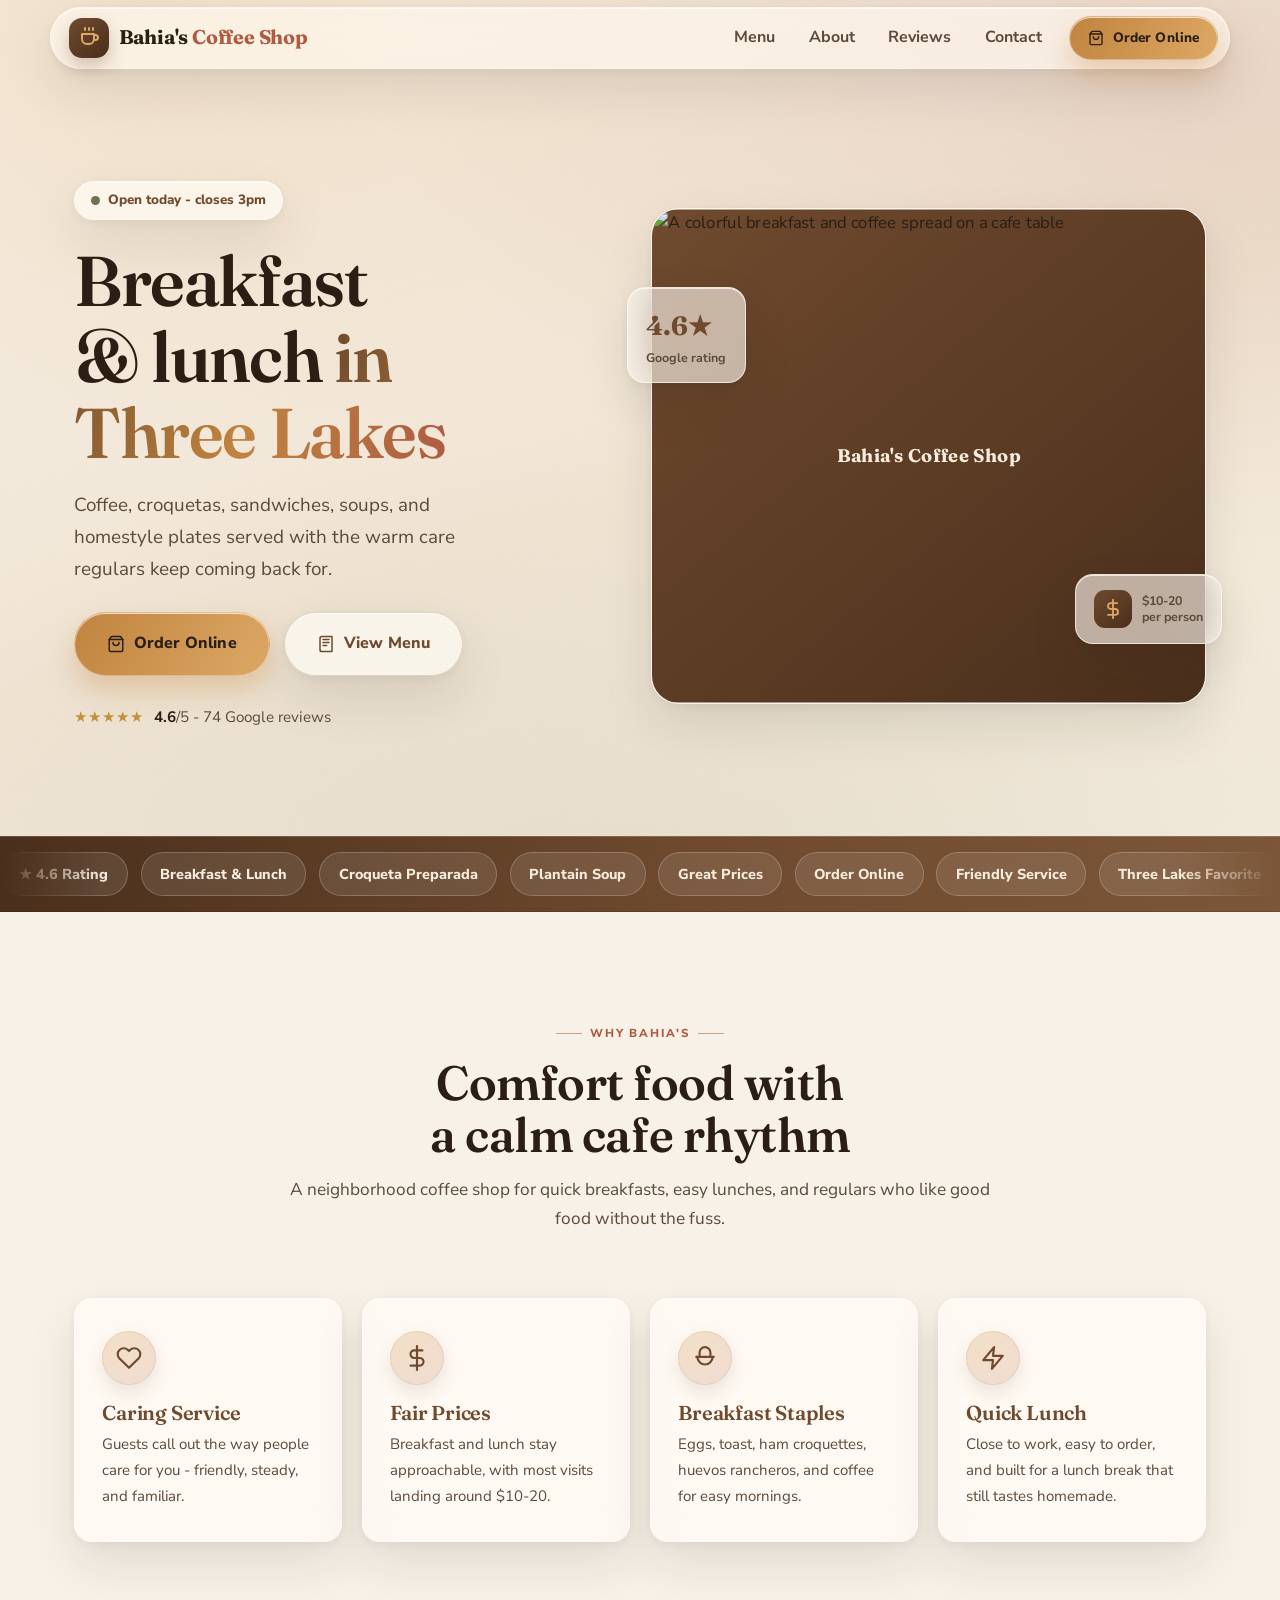
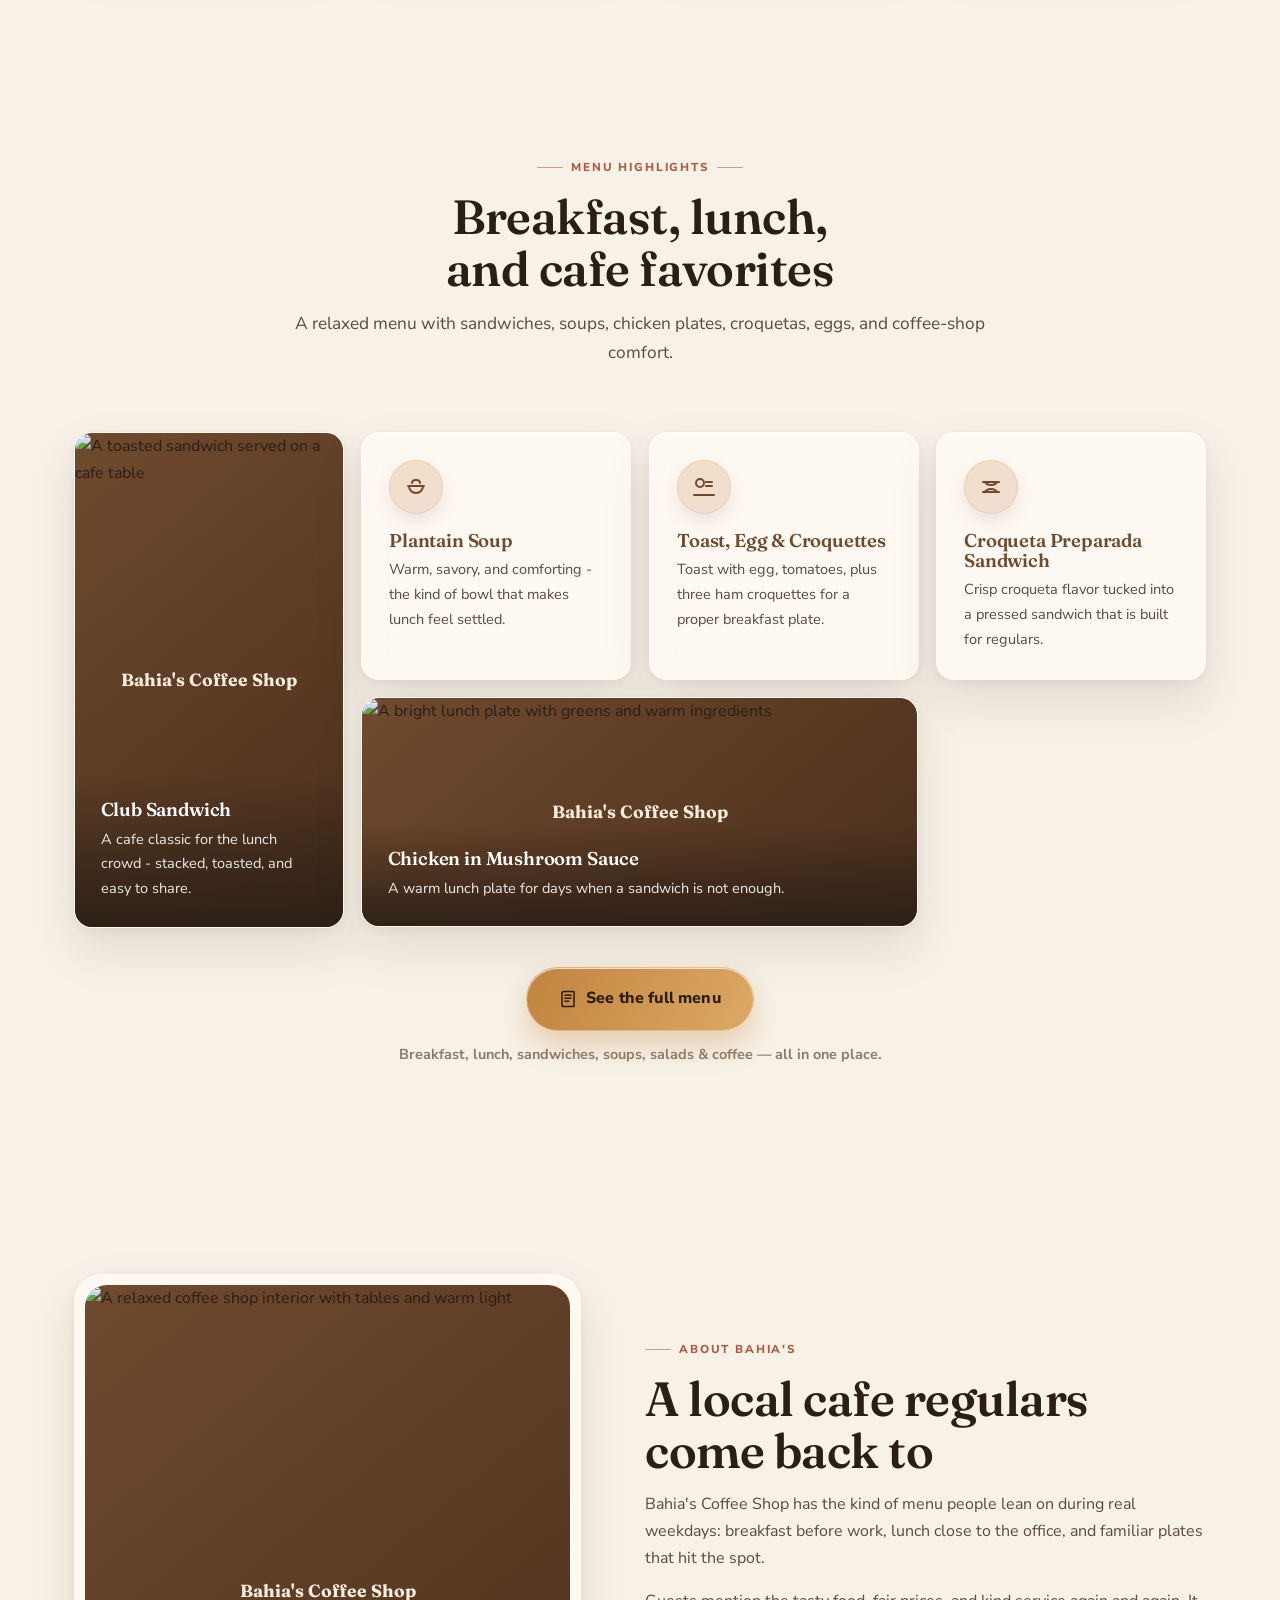
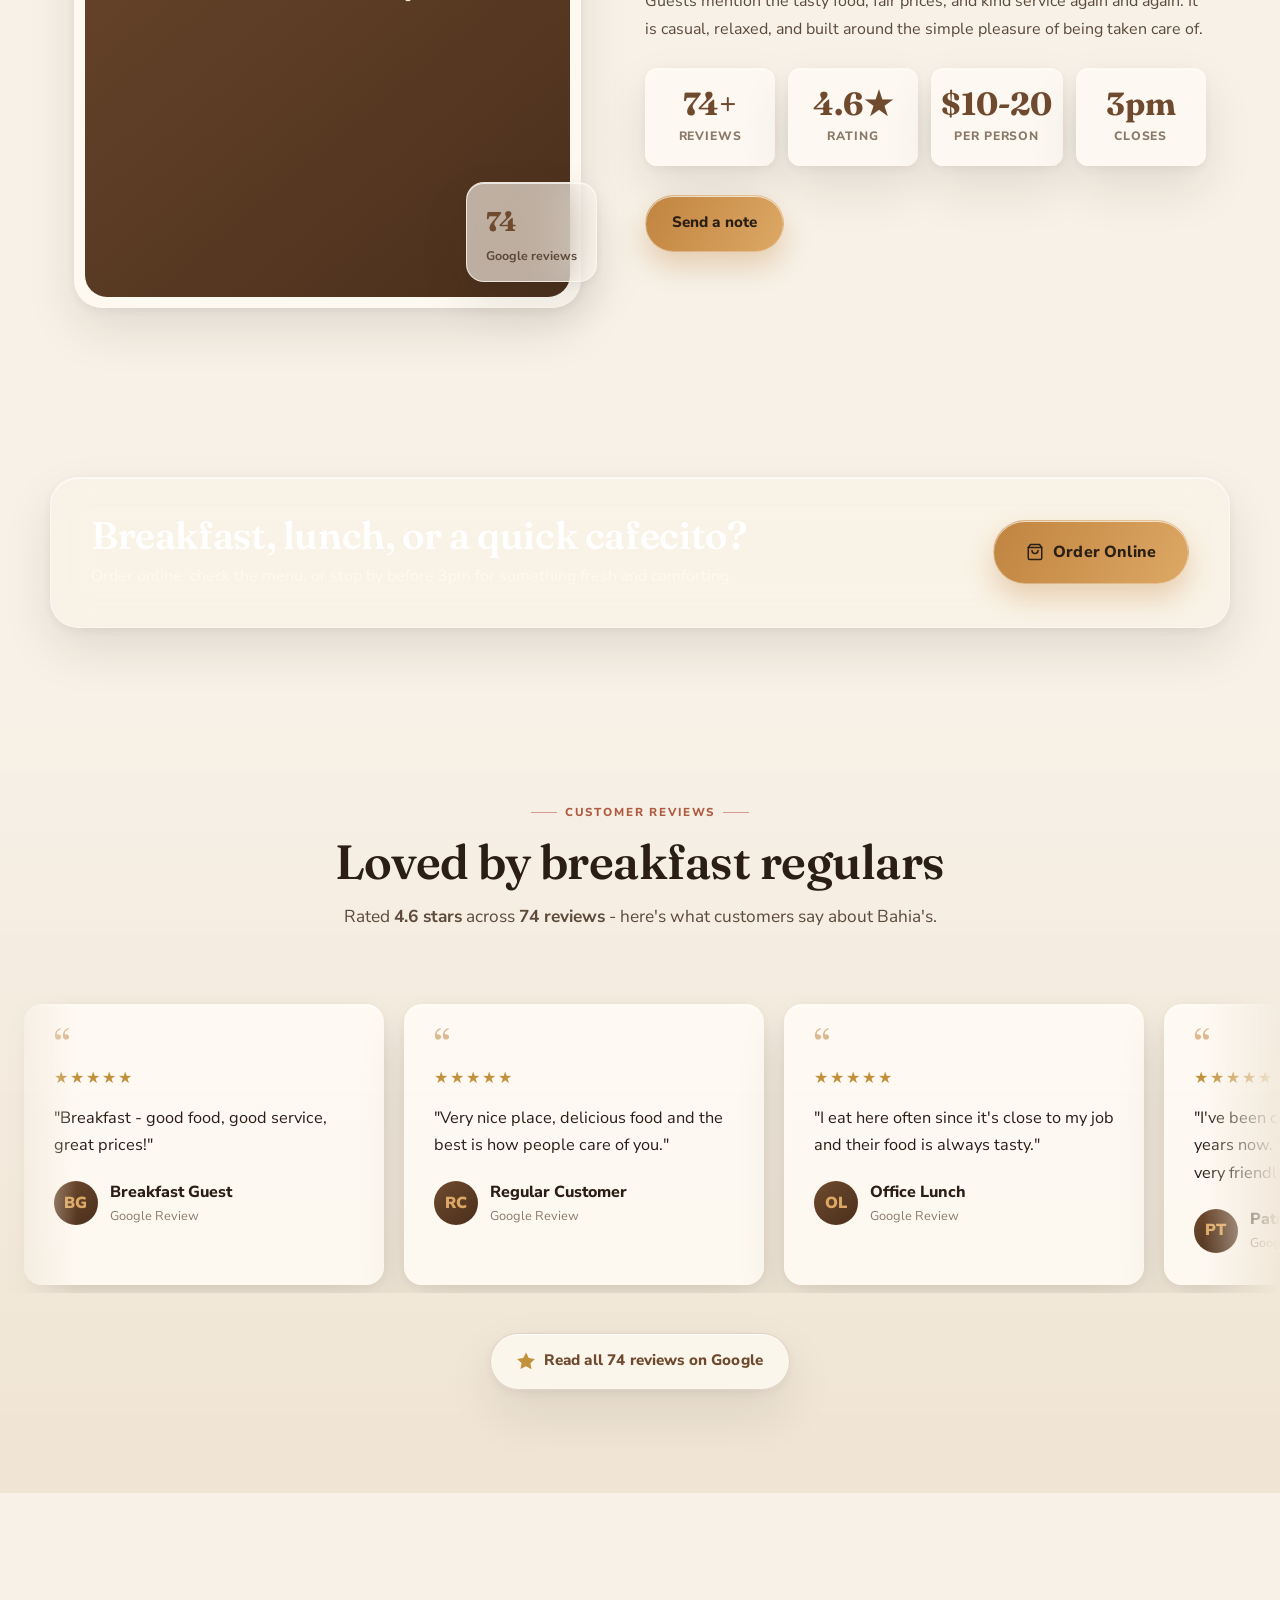
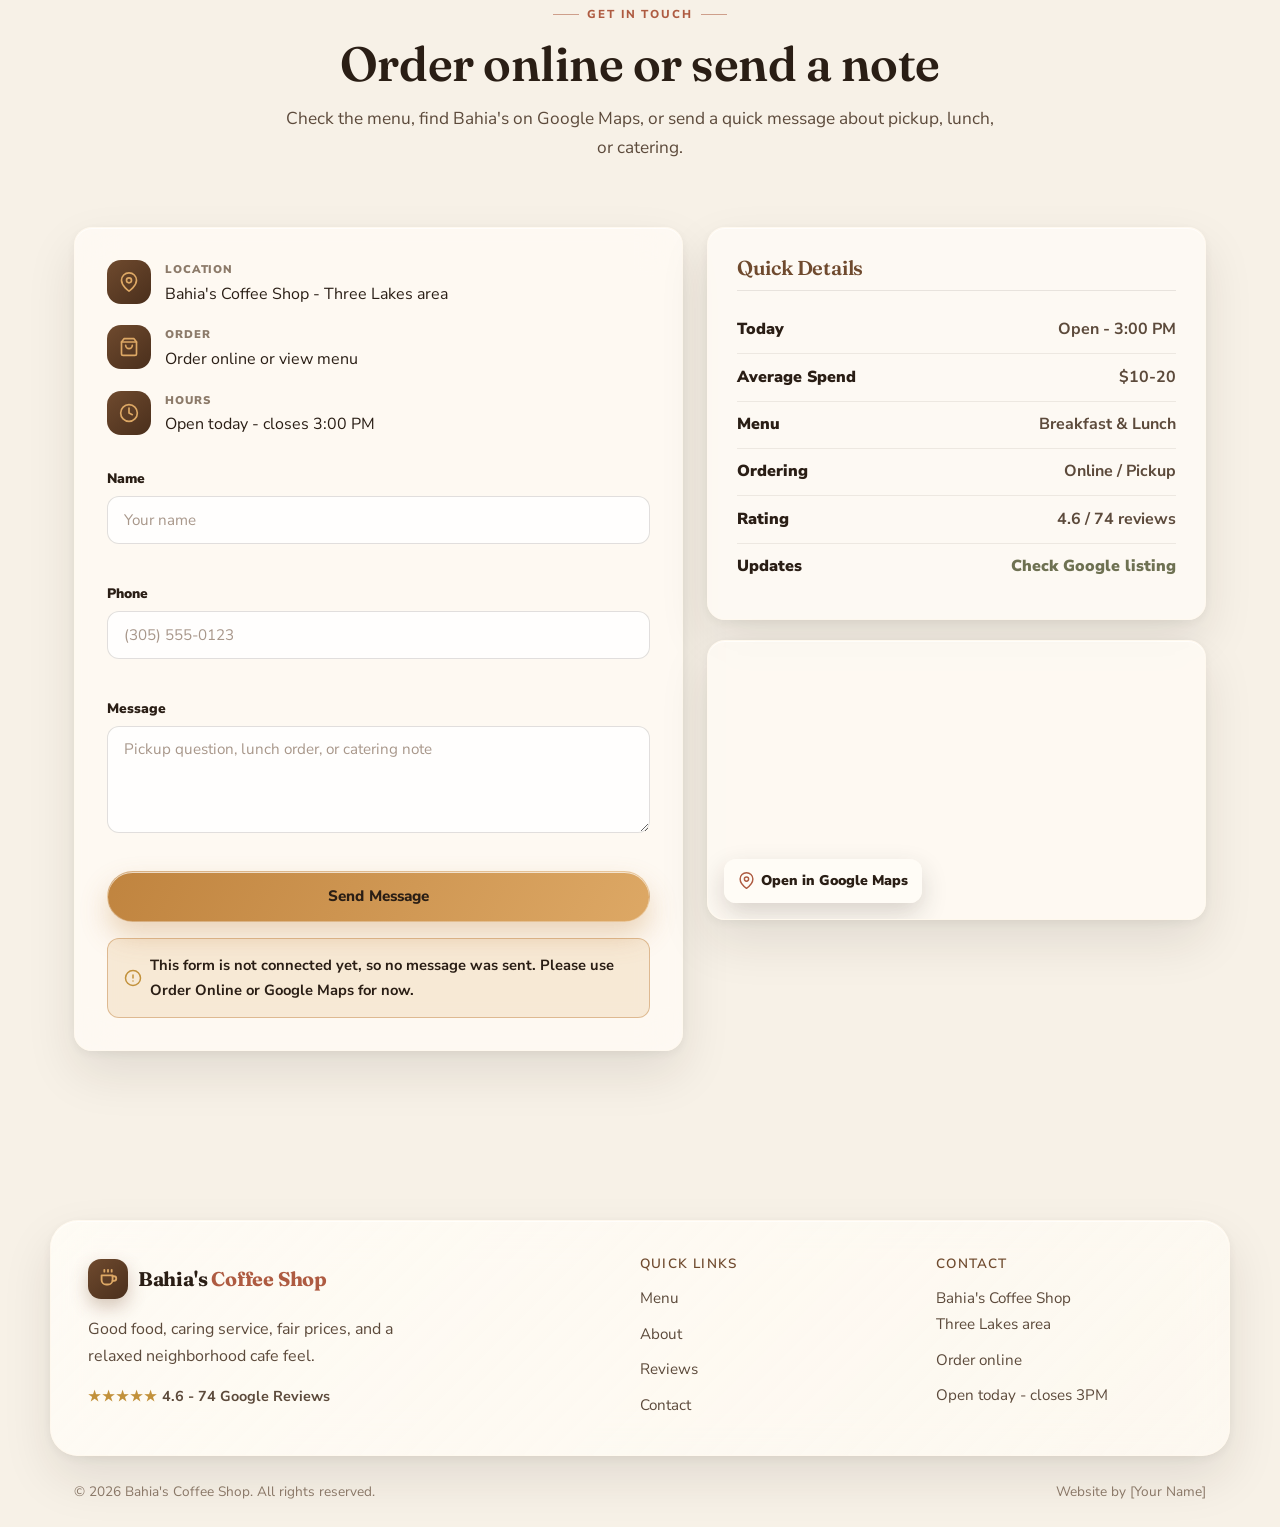
==== commit 9097c30d: "feat: trim home menu to highlights, add full menu page Mobile users had to scroll through every dish" ====
--- a/index.html
+++ b/index.html
@@ -204,12 +204,6 @@
         </article>
 
         <article class="bento-item glass tilt reveal" data-reveal>
-          <div class="service-icon" aria-hidden="true"><svg viewBox="0 0 24 24" width="24" height="24" fill="none" stroke="currentColor" stroke-width="2" stroke-linecap="round" stroke-linejoin="round"><path d="M4 3v18"/><path d="M10 3v18"/><path d="M4 8h6"/><path d="M14 3h6v18h-6z"/></svg></div>
-          <h3>Bahia's Special Chicken Salad</h3>
-          <p>A fresh, filling house favorite when you want something lighter but still satisfying.</p>
-        </article>
-
-        <article class="bento-item glass tilt reveal" data-reveal>
           <div class="service-icon" aria-hidden="true"><svg viewBox="0 0 24 24" width="24" height="24" fill="none" stroke="currentColor" stroke-width="2" stroke-linecap="round" stroke-linejoin="round"><circle cx="8" cy="8" r="4"/><path d="M2 20h20"/><path d="M14 7h6"/><path d="M14 11h6"/></svg></div>
           <h3>Toast, Egg & Croquettes</h3>
           <p>Toast with egg, tomatoes, plus three ham croquettes for a proper breakfast plate.</p>
@@ -230,17 +224,14 @@
           </div>
         </article>
 
-        <article class="bento-item glass tilt reveal" data-reveal>
-          <div class="service-icon" aria-hidden="true"><svg viewBox="0 0 24 24" width="24" height="24" fill="none" stroke="currentColor" stroke-width="2" stroke-linecap="round" stroke-linejoin="round"><circle cx="12" cy="12" r="9"/><circle cx="12" cy="12" r="3"/><path d="M3 12h18"/></svg></div>
-          <h3>Huevos Rancheros</h3>
-          <p>A bold breakfast plate with color, comfort, and enough flavor to carry the morning.</p>
-        </article>
-
-        <article class="bento-item glass tilt reveal" data-reveal>
-          <div class="service-icon" aria-hidden="true"><svg viewBox="0 0 24 24" width="24" height="24" fill="none" stroke="currentColor" stroke-width="2" stroke-linecap="round" stroke-linejoin="round"><path d="M5 8h12v5a5 5 0 0 1-5 5H10a5 5 0 0 1-5-5V8Z"/><path d="M17 9h1.5a2.5 2.5 0 0 1 0 5H17"/><path d="M8 2v2"/><path d="M12 2v2"/><path d="M16 2v2"/></svg></div>
-          <h3>Coffee & Breakfast</h3>
-          <p>Simple morning orders, hot coffee, and a calm place to start before work.</p>
-        </article>
+      </div>
+
+      <div class="menu-cta reveal" data-reveal>
+        <a href="menu.html" class="btn btn-primary btn-lg magnetic">
+          <svg viewBox="0 0 24 24" width="18" height="18" fill="none" stroke="currentColor" stroke-width="2" stroke-linecap="round" stroke-linejoin="round" aria-hidden="true"><path d="M4 19.5V4.5A2.5 2.5 0 0 1 6.5 2H20v20H6.5A2.5 2.5 0 0 1 4 19.5Z"/><path d="M8 7h8"/><path d="M8 11h8"/><path d="M8 15h5"/></svg>
+          See the full menu
+        </a>
+        <span class="menu-cta-note">Breakfast, lunch, sandwiches, soups, salads &amp; coffee — all in one place.</span>
       </div>
     </div>
   </section>
--- a/style.css
+++ b/style.css
@@ -390,6 +390,41 @@
 }
 .bento-overlay h3 { color: #fff; }
 .bento-overlay p { color: rgba(255,255,255,0.9); }
+
+/* Highlights -> full menu call to action */
+.menu-cta { display: flex; flex-direction: column; align-items: center; gap: 0.7rem; margin-top: var(--space-lg); text-align: center; }
+.menu-cta-note { color: var(--muted); font-size: 0.9rem; font-weight: 700; }
+
+/* ---------- FULL MENU PAGE ---------- */
+.menu-hero { padding-top: calc(var(--nav-height) + 3.2rem); padding-bottom: 1.5rem; text-align: center; }
+.menu-hero .eyebrow { justify-content: center; }
+.menu-hero h1 { font-size: 3.4rem; margin-bottom: 0.8rem; text-wrap: balance; }
+.menu-hero p { color: var(--ink-soft); max-width: 52ch; margin: 0 auto 1.4rem; font-size: 1.08rem; }
+.menu-hero .menu-cta { margin-top: 0; }
+
+.menu-wrap { display: flex; flex-direction: column; gap: 1.5rem; }
+.menu-cat { padding: 2rem 2.2rem; border-radius: var(--radius-md); background: rgba(255,252,246,0.78); }
+.menu-cat-head { display: flex; align-items: center; gap: 1.1rem; margin-bottom: 1.1rem; }
+.menu-cat-head h2 { font-size: 1.7rem; color: var(--trust); white-space: nowrap; }
+.menu-cat-head .rule { flex: 1; height: 1px; background: rgba(42,30,21,0.14); }
+.menu-cat-head .cat-ic {
+  display: inline-flex; align-items: center; justify-content: center; width: 42px; height: 42px; flex-shrink: 0;
+  border-radius: 12px; color: var(--primary-2);
+  background: linear-gradient(140deg, var(--trust), #4A2F1C);
+}
+.menu-list { display: flex; flex-direction: column; }
+.menu-dish { padding: 0.95rem 0; border-bottom: 1px solid rgba(42,30,21,0.09); }
+.menu-dish:last-child { border-bottom: none; }
+.menu-dish h3 { font-size: 1.12rem; margin-bottom: 0.2rem; color: var(--ink); }
+.menu-dish p { color: var(--ink-soft); font-size: 0.92rem; }
+.menu-foot { text-align: center; margin-top: var(--space-xl); }
+.menu-foot p { color: var(--ink-soft); margin-bottom: 1.1rem; }
+
+@media (max-width: 560px) {
+  .menu-hero h1 { font-size: 2.4rem; }
+  .menu-cat { padding: 1.5rem 1.3rem; }
+  .menu-cat-head h2 { font-size: 1.4rem; }
+}
 
 /* ---------- ABOUT ---------- */
 .about-grid { display: grid; grid-template-columns: 0.95fr 1.05fr; gap: var(--space-xl); align-items: center; }
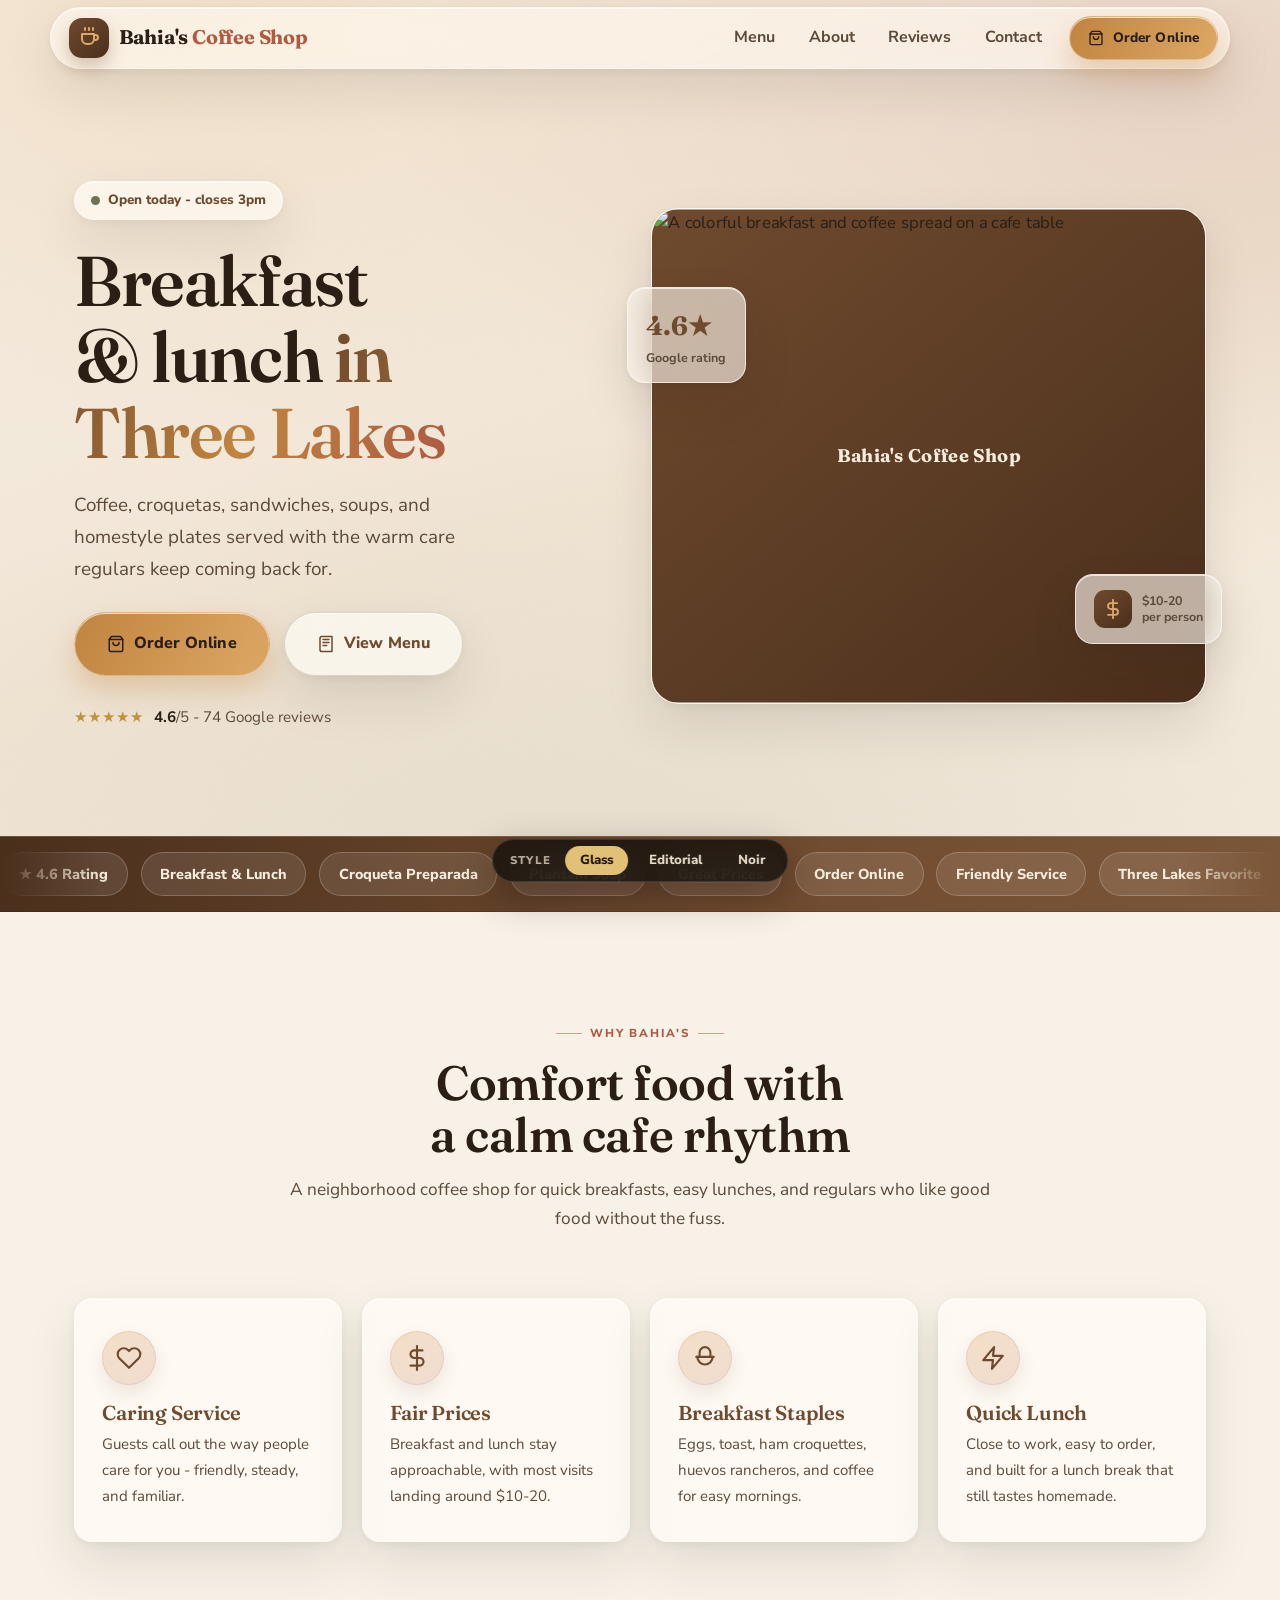
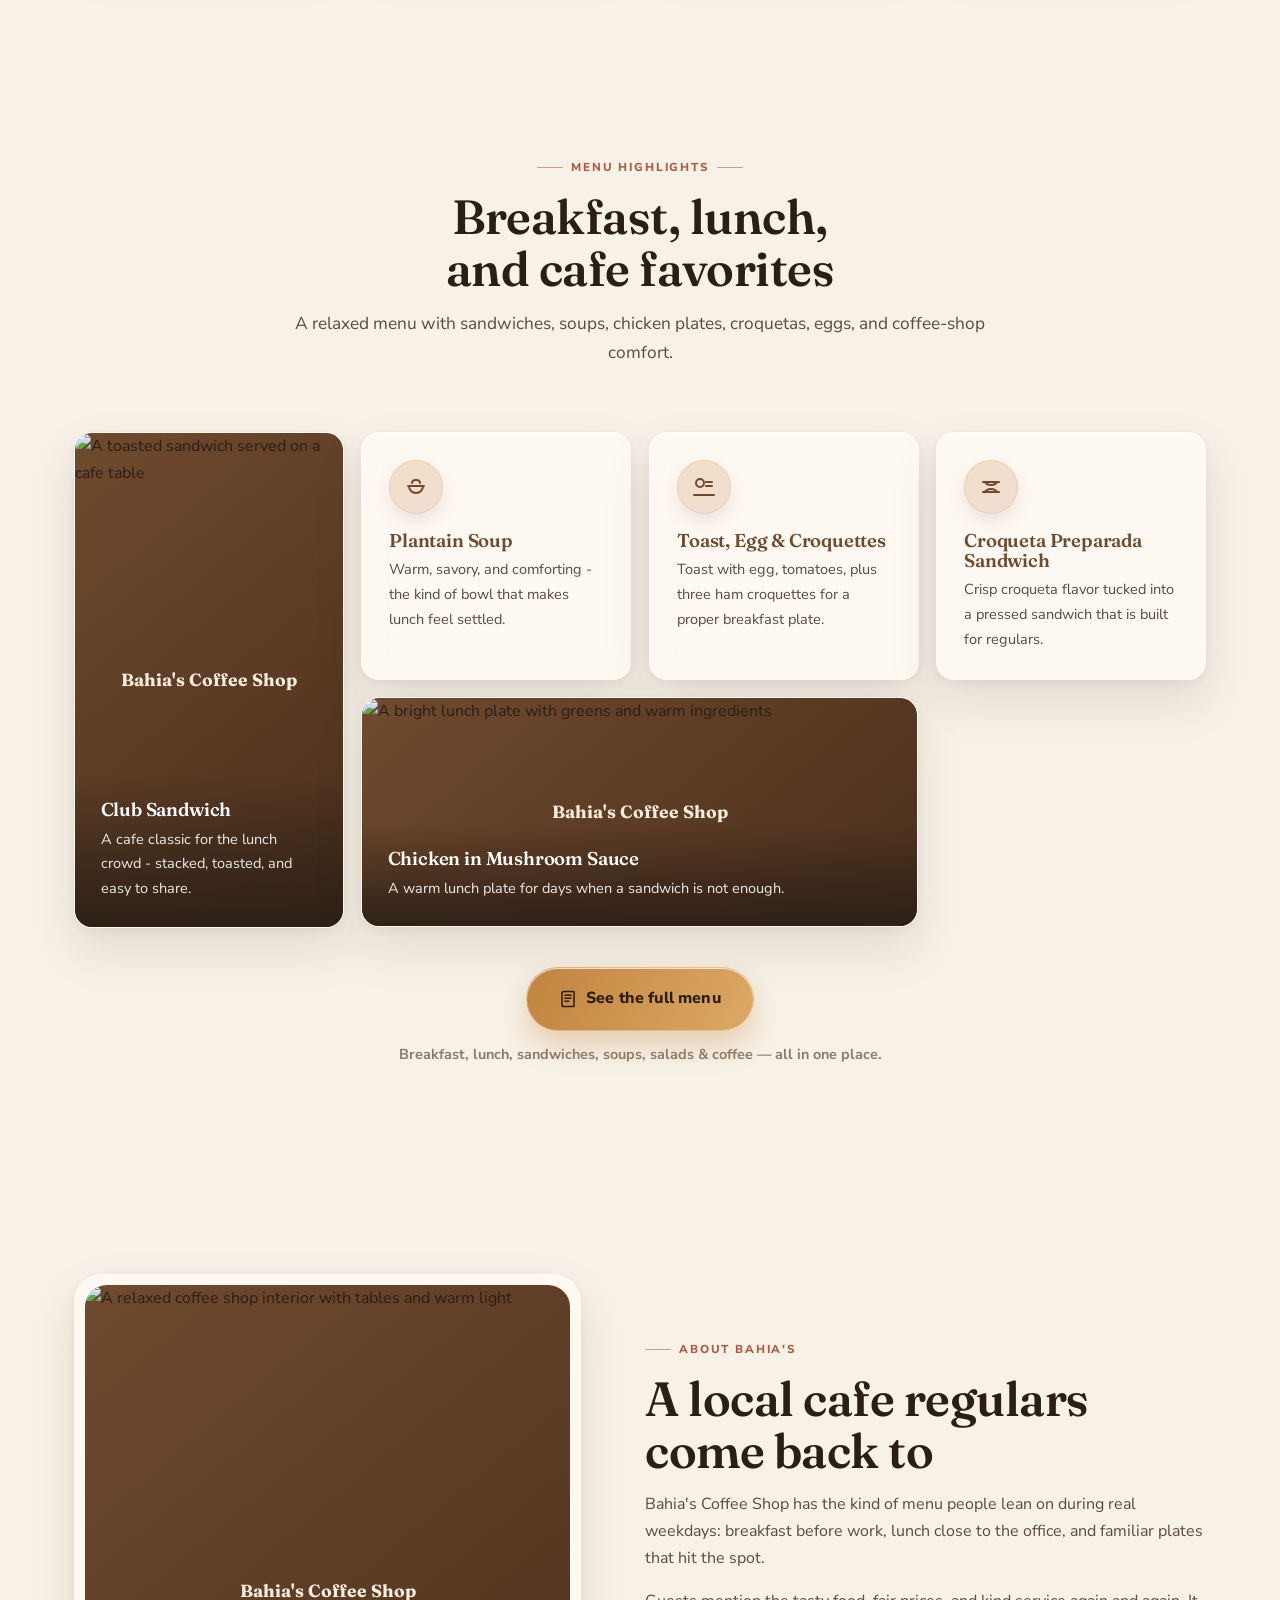
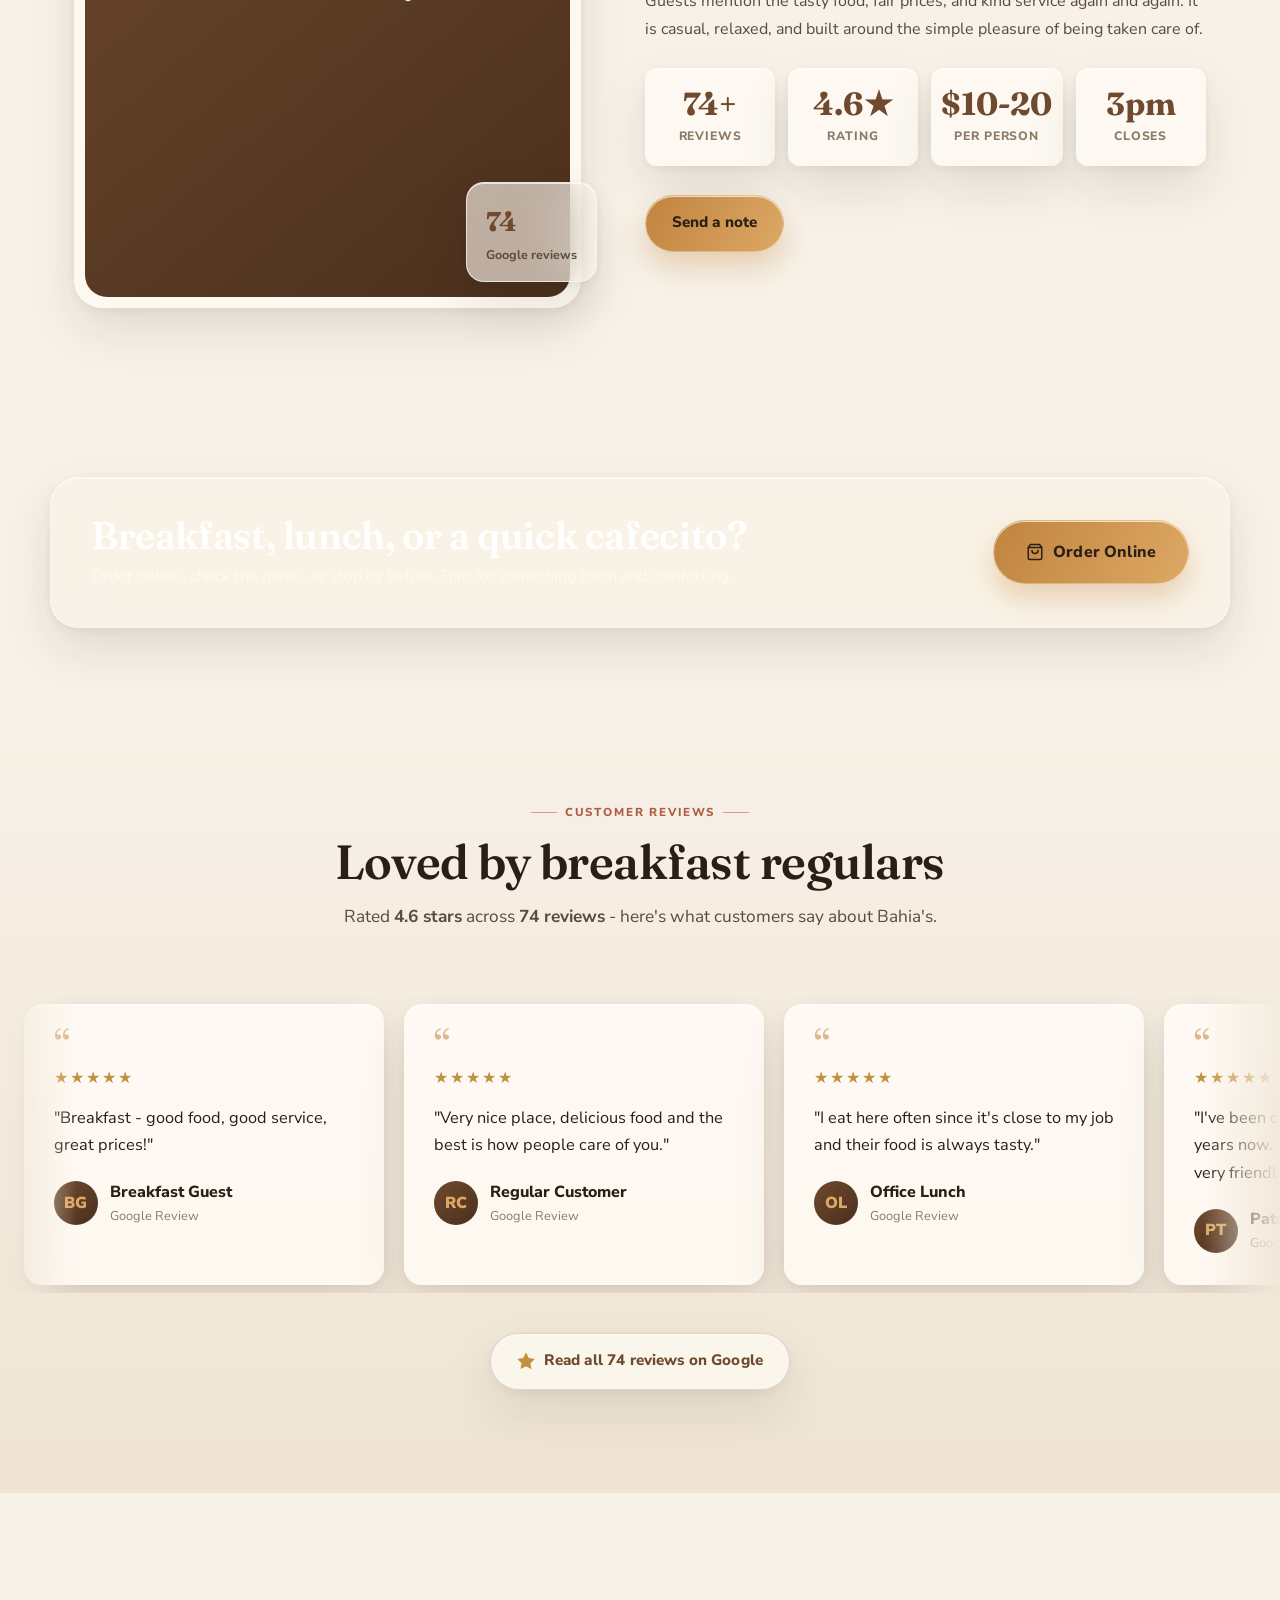
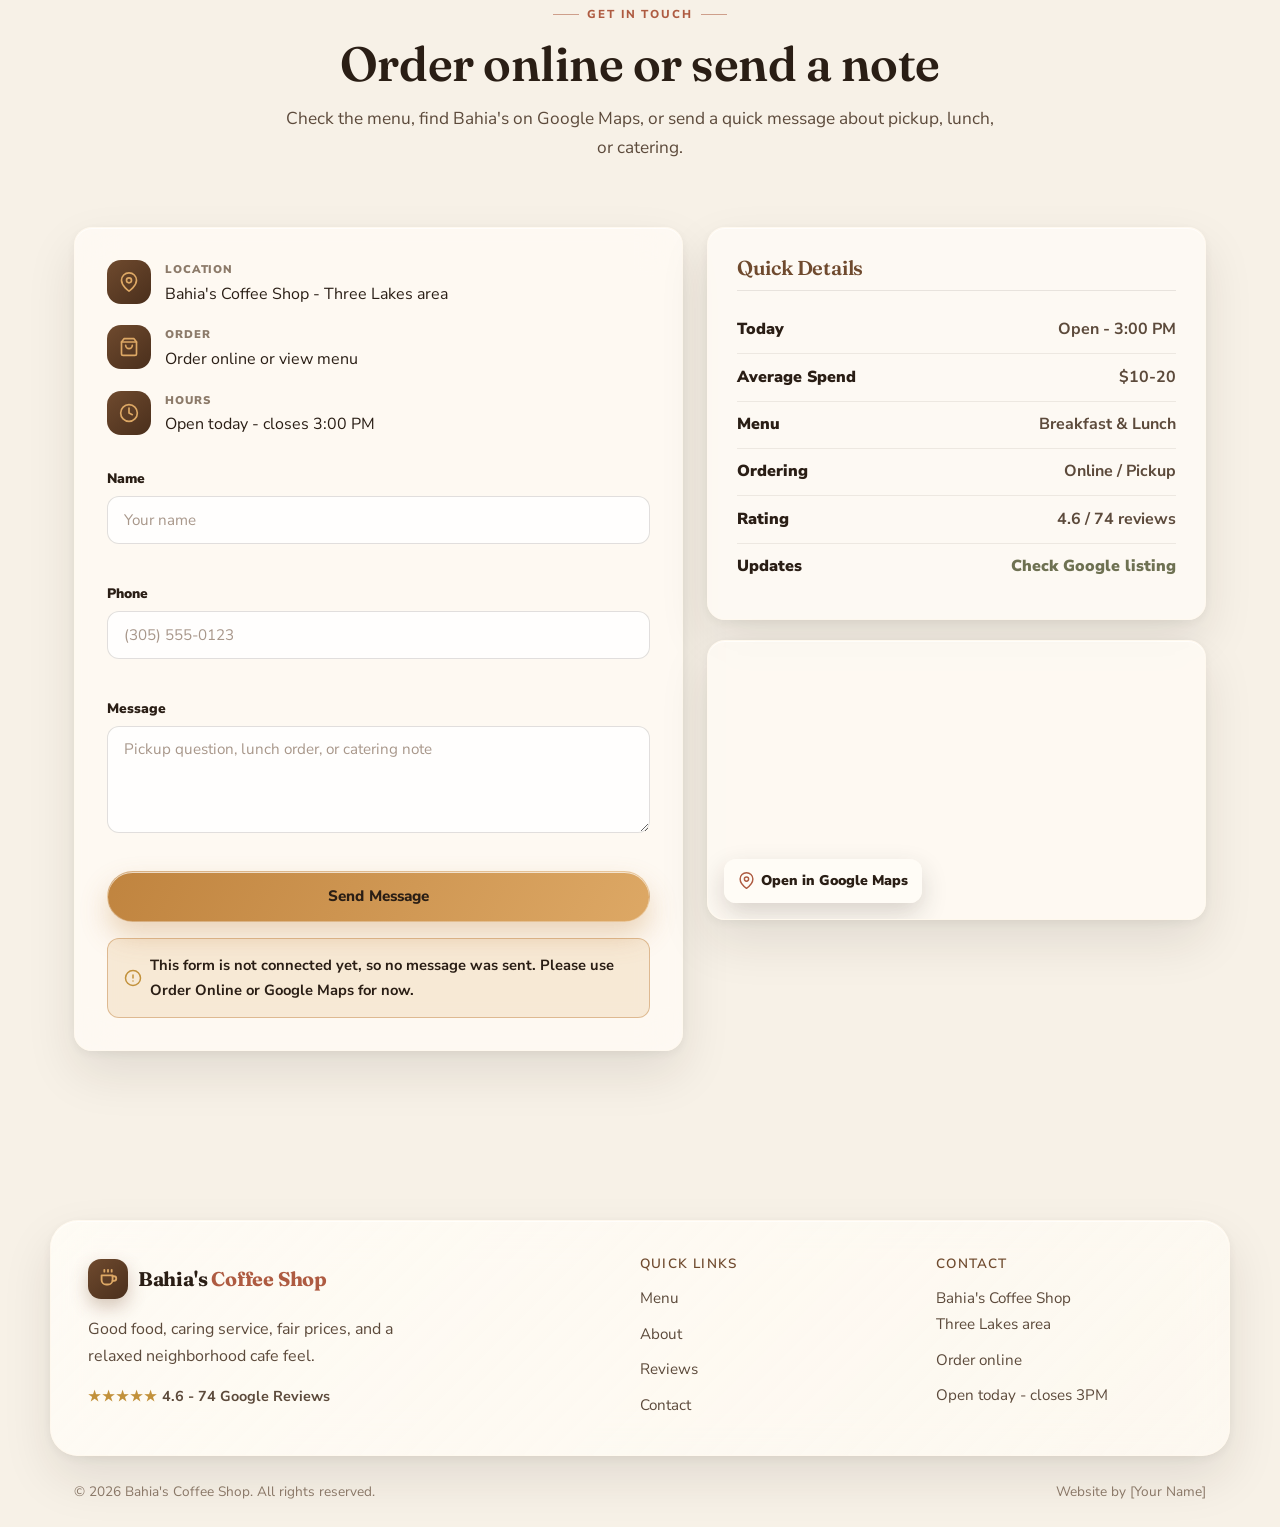
==== commit fac17fd3: "chore: client style showcase (root = Glass/Editorial/Noir switcher) Dedicated branch for a standalon" ====
--- a/index.html
+++ b/index.html
@@ -4,9 +4,11 @@
   <meta charset="UTF-8" />
   <meta name="viewport" content="width=device-width, initial-scale=1.0" />
 
+  <meta name="robots" content="noindex" />
+
   <!-- ============ SEO / META ============ -->
-  <title>Bahia's Coffee Shop | Breakfast & Lunch in Three Lakes</title>
-  <meta name="description" content="Bahia's Coffee Shop serves relaxed breakfast, lunch, coffee, sandwiches, plantain soup, croquetas, and daily favorites. Rated 4.6 stars across 74 Google reviews." />
+  <title>Style Preview — Bahia's Coffee Shop</title>
+  <meta name="description" content="Style preview for Bahia's Coffee Shop — switch between Glass, Editorial and Noir UI directions." />
   <meta name="theme-color" content="#F7F1E7" />
   <meta name="author" content="Bahia's Coffee Shop" />
 
@@ -24,6 +26,34 @@
 
   <!-- ============ STYLES ============ -->
   <link rel="stylesheet" href="style.css" />
+  <link rel="stylesheet" id="theme-css" href="theme-glass.css" />
+
+  <!-- ============ STYLE SWITCHER (preview only) ============ -->
+  <style>
+    .style-switcher{
+      position:fixed; z-index:2000; left:50%; bottom:1.1rem; transform:translateX(-50%);
+      display:flex; align-items:center; gap:.35rem; padding:.4rem;
+      border-radius:999px; background:rgba(20,16,11,.82);
+      -webkit-backdrop-filter:blur(14px); backdrop-filter:blur(14px);
+      box-shadow:0 14px 40px rgba(0,0,0,.32); border:1px solid rgba(255,255,255,.12);
+    }
+    .style-switcher .ss-label{
+      color:#EADFCB; font:800 .7rem/1 'Nunito Sans',sans-serif;
+      text-transform:uppercase; letter-spacing:.12em; padding:0 .5rem 0 .65rem; opacity:.8;
+    }
+    .style-switcher button{
+      cursor:pointer; border:0; padding:.5rem .95rem; border-radius:999px;
+      font:800 .82rem/1 'Nunito Sans',sans-serif; color:#EADFCB; background:transparent;
+      transition:background .2s ease,color .2s ease;
+    }
+    .style-switcher button:hover{ background:rgba(255,255,255,.10); }
+    .style-switcher button.is-active{ background:#E2C076; color:#1A130C; }
+    @media (max-width:560px){
+      .style-switcher{ gap:.2rem; padding:.35rem; }
+      .style-switcher .ss-label{ display:none; }
+      .style-switcher button{ padding:.5rem .7rem; font-size:.78rem; }
+    }
+  </style>
 
   <!-- ============ STRUCTURED DATA (Local Business SEO) ============ -->
   <script type="application/ld+json">
@@ -44,6 +74,14 @@
   <a href="#hero" class="skip-link">Skip to main content</a>
 
   <div class="bg-mesh" aria-hidden="true"></div>
+
+  <!-- ================= STYLE SWITCHER ================= -->
+  <div class="style-switcher" role="group" aria-label="Choose a visual style">
+    <span class="ss-label">Style</span>
+    <button type="button" data-theme="glass" aria-pressed="true">Glass</button>
+    <button type="button" data-theme="editorial" aria-pressed="false">Editorial</button>
+    <button type="button" data-theme="noir" aria-pressed="false">Noir</button>
+  </div>
 
   <!-- ================= NAVBAR ================= -->
   <header class="navbar" id="navbar">
@@ -470,6 +508,7 @@
     <svg viewBox="0 0 24 24" width="20" height="20" fill="none" stroke="currentColor" stroke-width="2.5" stroke-linecap="round" stroke-linejoin="round" aria-hidden="true"><polyline points="18 15 12 9 6 15"/></svg>
   </button>
 
+  <script src="theme-switch.js"></script>
   <script src="script.js"></script>
 </body>
 </html>
--- a/theme-glass.css
+++ b/theme-glass.css
@@ -0,0 +1,6 @@
+/* ============================================================
+   THEME: GLASS (default) — no overrides.
+   This file intentionally only documents the base look so the
+   style switcher can treat every theme the same way.
+   The base appearance lives in style.css.
+   ============================================================ */
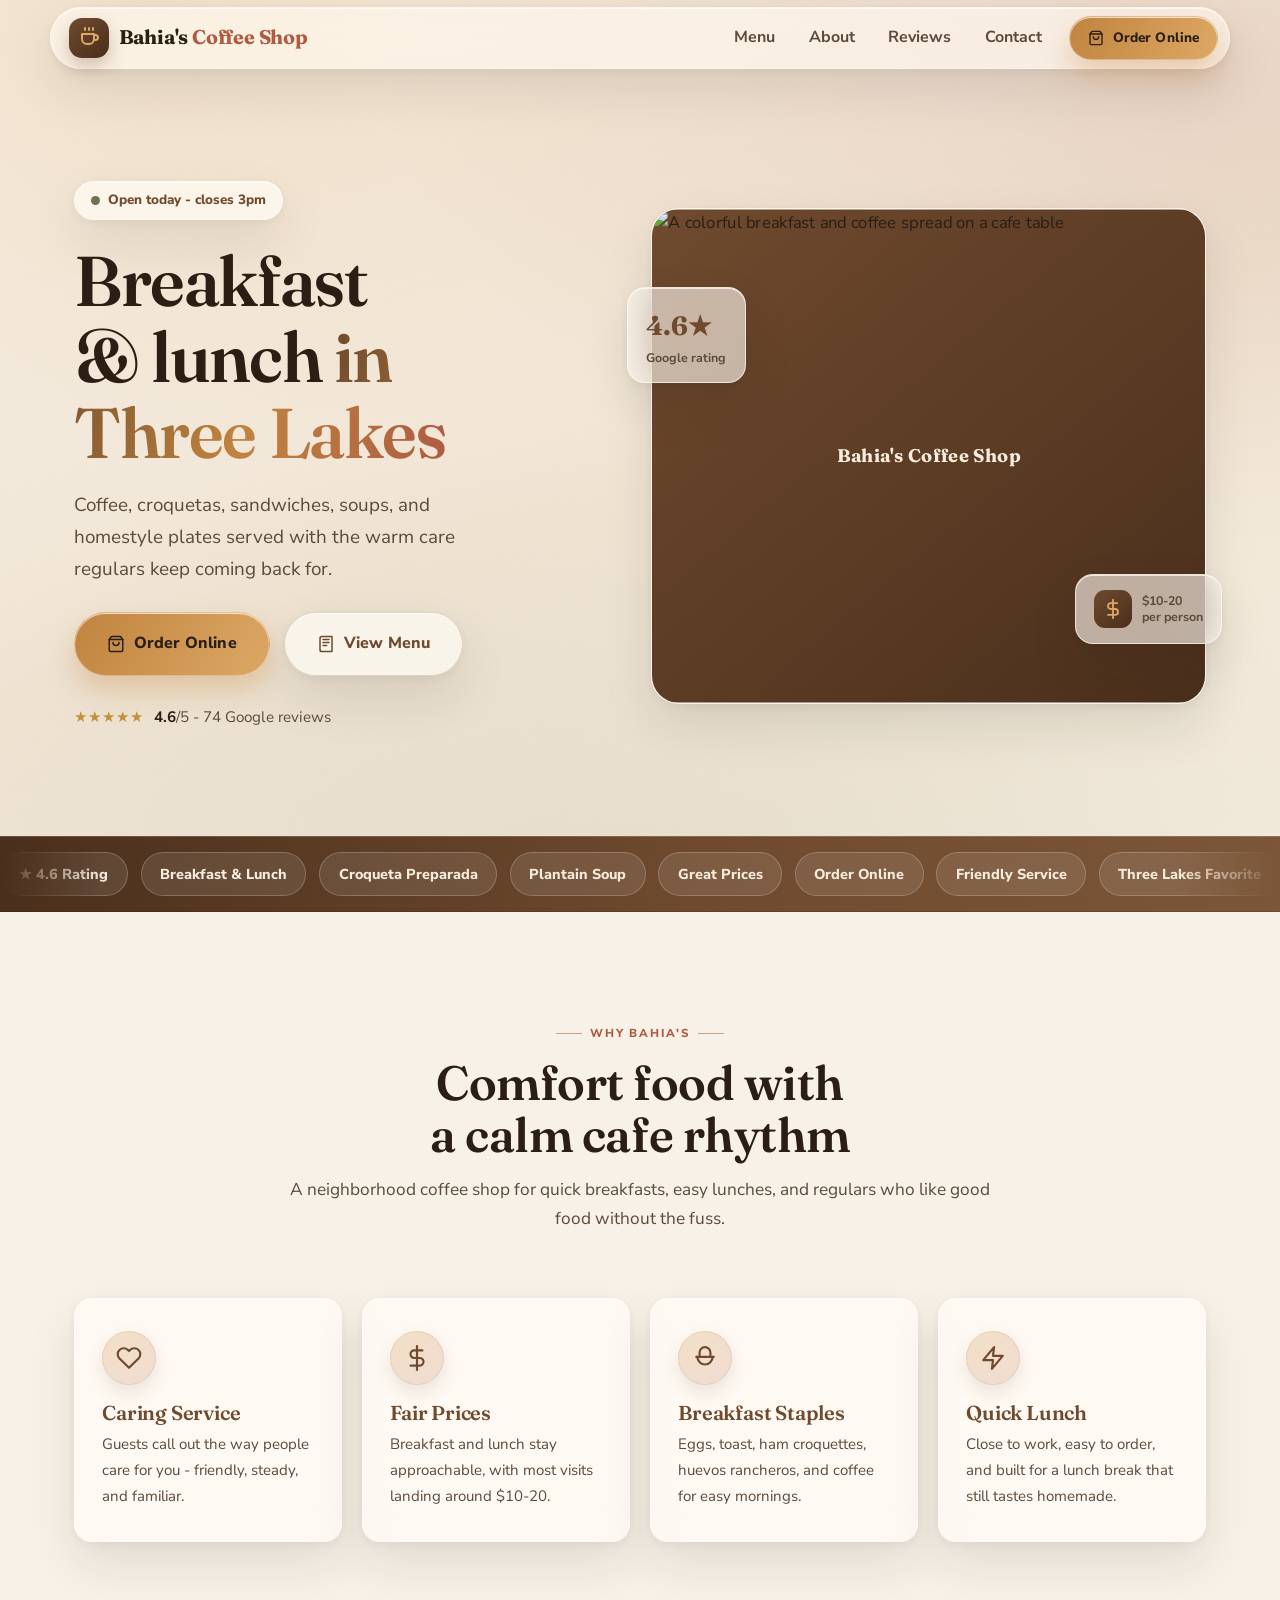
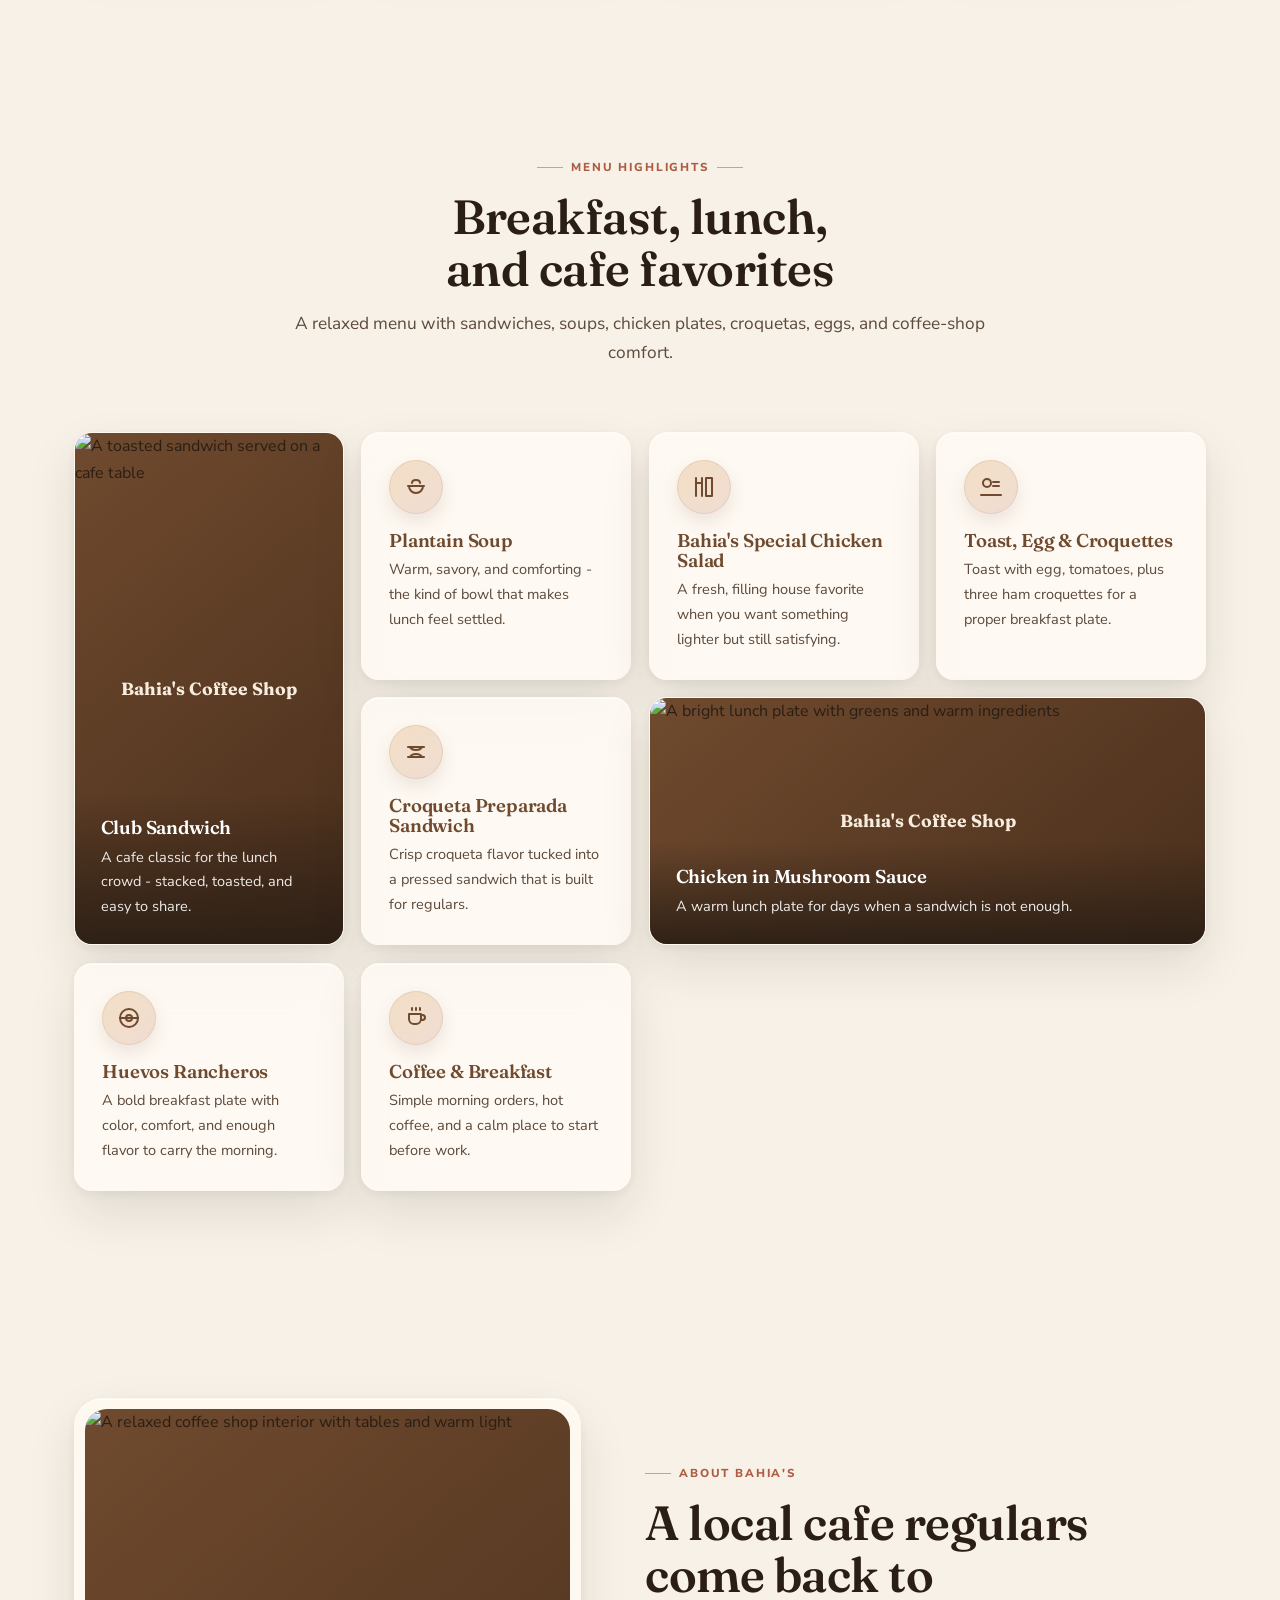
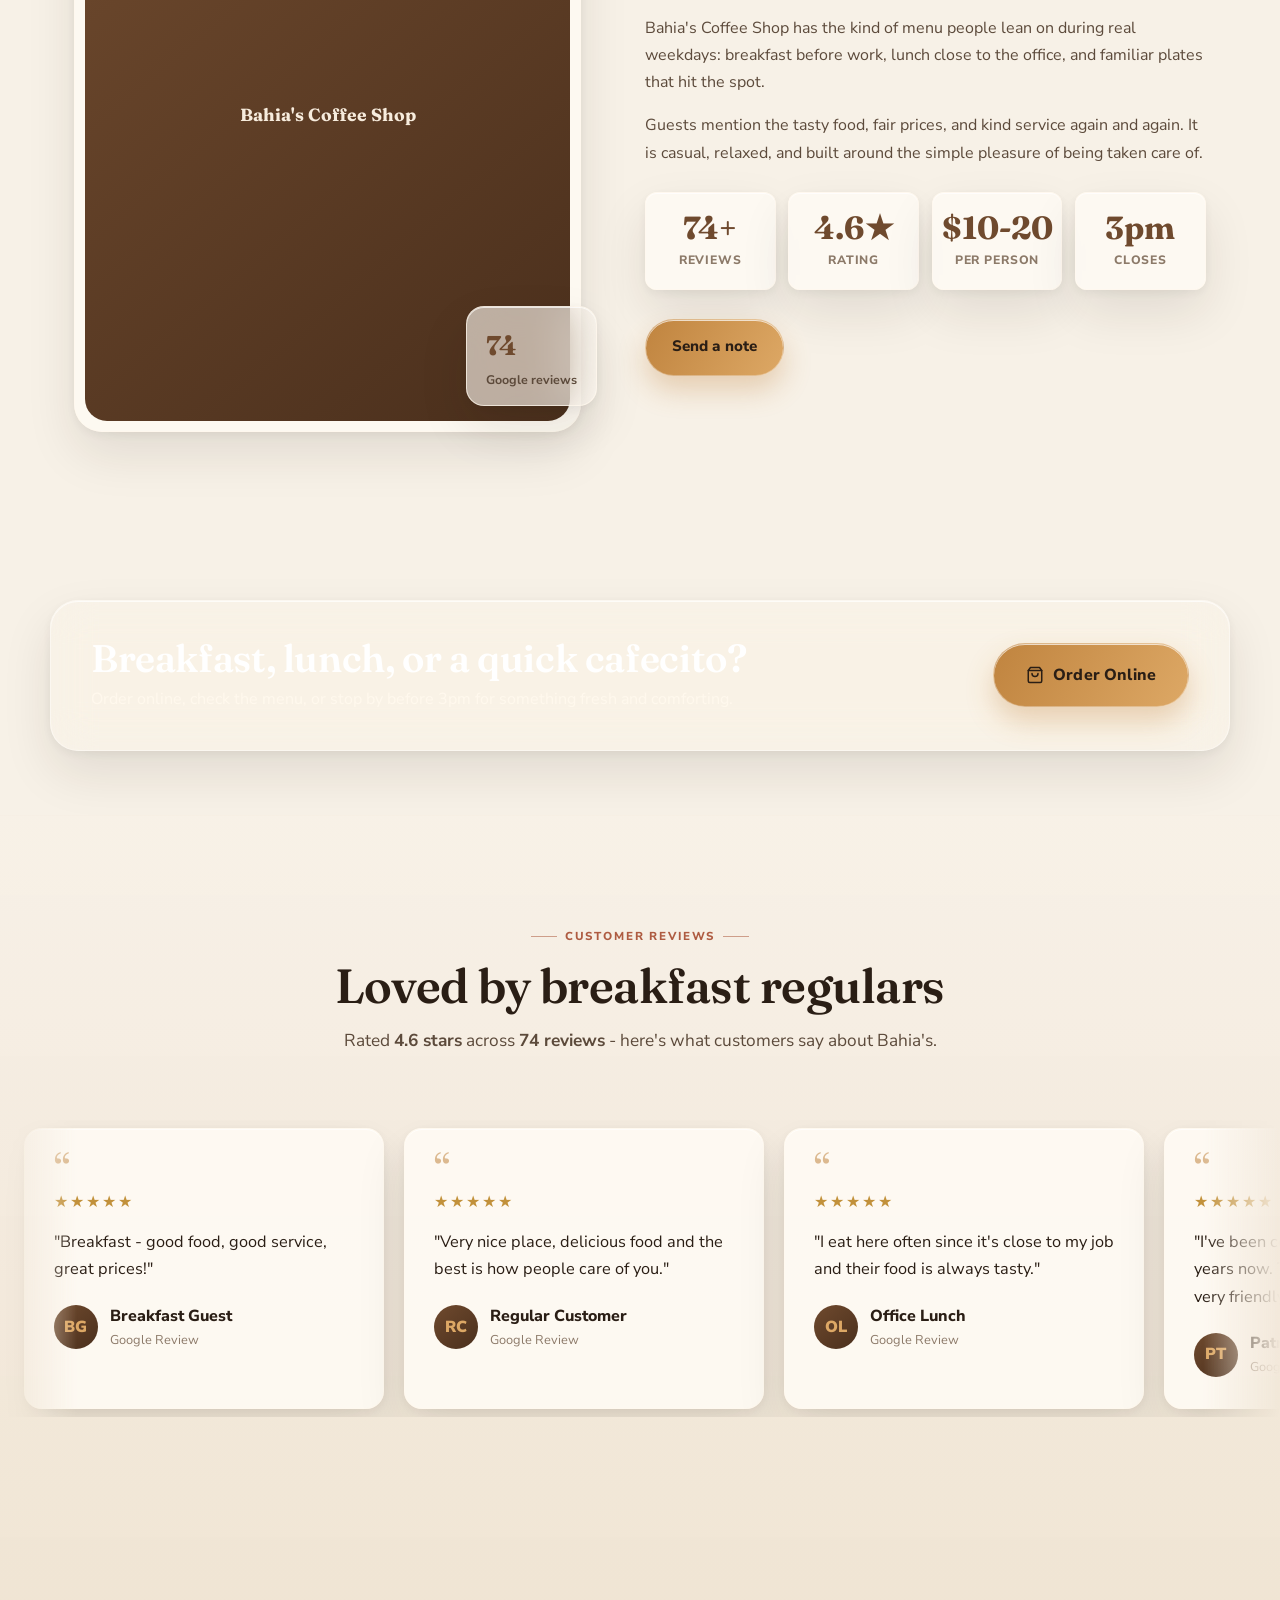
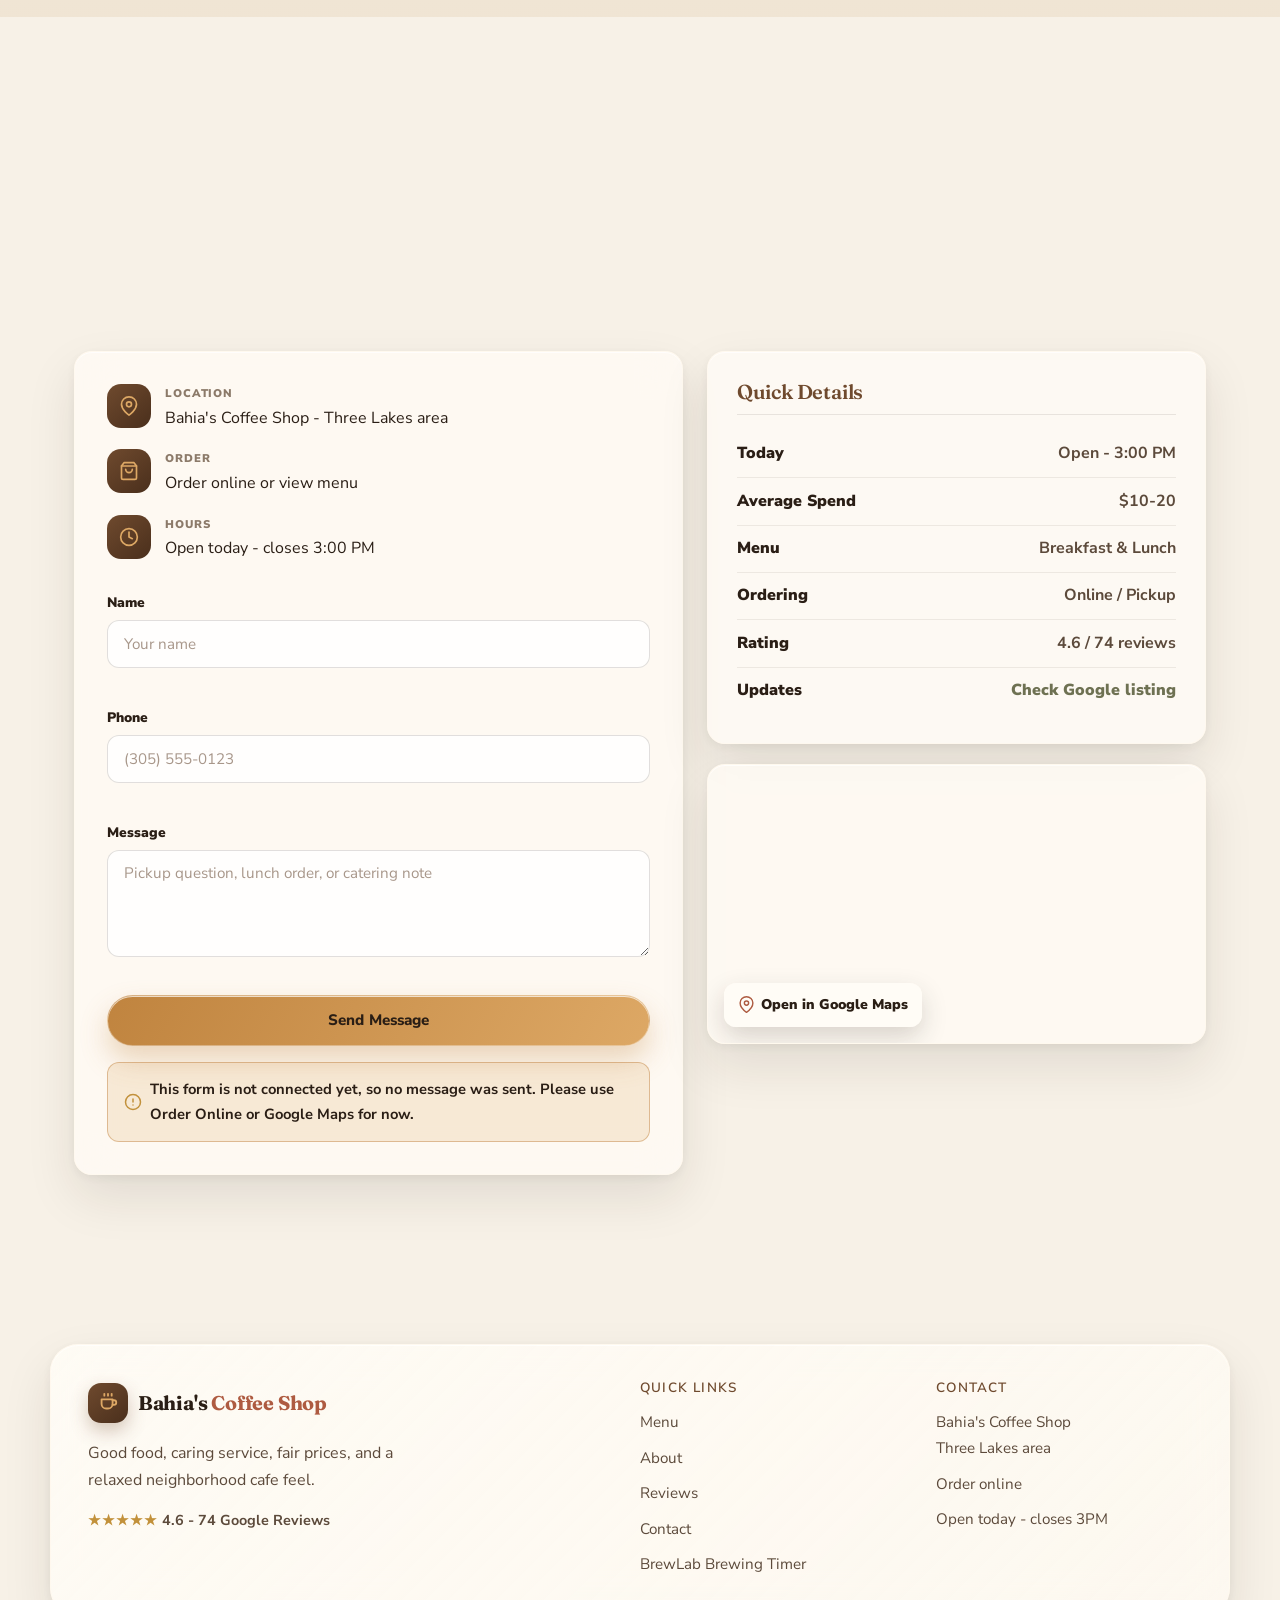
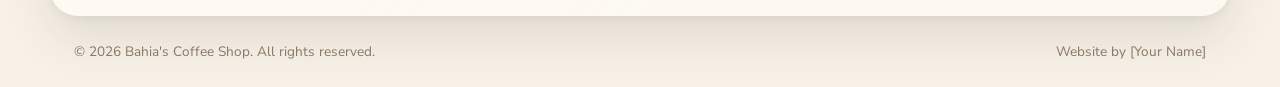
==== commit e7eb0ffa: "feat: make BrewLab installable and keep screen awake while brewing - Screen Wake Lock while a brew i" ====
--- a/index.html
+++ b/index.html
@@ -4,12 +4,10 @@
   <meta charset="UTF-8" />
   <meta name="viewport" content="width=device-width, initial-scale=1.0" />
 
-  <meta name="robots" content="noindex" />
-
   <!-- ============ SEO / META ============ -->
-  <title>Style Preview — Bahia's Coffee Shop</title>
-  <meta name="description" content="Style preview for Bahia's Coffee Shop — switch between Glass, Editorial and Noir UI directions." />
-  <meta name="theme-color" content="#F7F1E7" />
+  <title>Bahia's Coffee Shop | Breakfast & Lunch in Three Lakes</title>
+  <meta name="description" content="Bahia's Coffee Shop serves relaxed breakfast, lunch, coffee, sandwiches, plantain soup, croquetas, and daily favorites. Rated 4.6 stars across 74 Google reviews." />
+  <meta name="theme-color" content="#F4FBF7" />
   <meta name="author" content="Bahia's Coffee Shop" />
 
   <!-- Open Graph -->
@@ -26,34 +24,6 @@
 
   <!-- ============ STYLES ============ -->
   <link rel="stylesheet" href="style.css" />
-  <link rel="stylesheet" id="theme-css" href="theme-glass.css" />
-
-  <!-- ============ STYLE SWITCHER (preview only) ============ -->
-  <style>
-    .style-switcher{
-      position:fixed; z-index:2000; left:50%; bottom:1.1rem; transform:translateX(-50%);
-      display:flex; align-items:center; gap:.35rem; padding:.4rem;
-      border-radius:999px; background:rgba(20,16,11,.82);
-      -webkit-backdrop-filter:blur(14px); backdrop-filter:blur(14px);
-      box-shadow:0 14px 40px rgba(0,0,0,.32); border:1px solid rgba(255,255,255,.12);
-    }
-    .style-switcher .ss-label{
-      color:#EADFCB; font:800 .7rem/1 'Nunito Sans',sans-serif;
-      text-transform:uppercase; letter-spacing:.12em; padding:0 .5rem 0 .65rem; opacity:.8;
-    }
-    .style-switcher button{
-      cursor:pointer; border:0; padding:.5rem .95rem; border-radius:999px;
-      font:800 .82rem/1 'Nunito Sans',sans-serif; color:#EADFCB; background:transparent;
-      transition:background .2s ease,color .2s ease;
-    }
-    .style-switcher button:hover{ background:rgba(255,255,255,.10); }
-    .style-switcher button.is-active{ background:#E2C076; color:#1A130C; }
-    @media (max-width:560px){
-      .style-switcher{ gap:.2rem; padding:.35rem; }
-      .style-switcher .ss-label{ display:none; }
-      .style-switcher button{ padding:.5rem .7rem; font-size:.78rem; }
-    }
-  </style>
 
   <!-- ============ STRUCTURED DATA (Local Business SEO) ============ -->
   <script type="application/ld+json">
@@ -75,14 +45,6 @@
 
   <div class="bg-mesh" aria-hidden="true"></div>
 
-  <!-- ================= STYLE SWITCHER ================= -->
-  <div class="style-switcher" role="group" aria-label="Choose a visual style">
-    <span class="ss-label">Style</span>
-    <button type="button" data-theme="glass" aria-pressed="true">Glass</button>
-    <button type="button" data-theme="editorial" aria-pressed="false">Editorial</button>
-    <button type="button" data-theme="noir" aria-pressed="false">Noir</button>
-  </div>
-
   <!-- ================= NAVBAR ================= -->
   <header class="navbar" id="navbar">
     <div class="container nav-inner glass">
@@ -142,7 +104,6 @@
       </div>
 
       <div class="hero-media reveal" data-reveal>
-        <div class="steam" aria-hidden="true"><span></span><span></span><span></span></div>
         <div class="hero-frame glass tilt">
           <img class="photo" id="heroPhoto"
                src="https://images.unsplash.com/photo-1504754524776-8f4f37790ca0?auto=format&fit=crop&q=80&w=900"
@@ -242,6 +203,12 @@
         </article>
 
         <article class="bento-item glass tilt reveal" data-reveal>
+          <div class="service-icon" aria-hidden="true"><svg viewBox="0 0 24 24" width="24" height="24" fill="none" stroke="currentColor" stroke-width="2" stroke-linecap="round" stroke-linejoin="round"><path d="M4 3v18"/><path d="M10 3v18"/><path d="M4 8h6"/><path d="M14 3h6v18h-6z"/></svg></div>
+          <h3>Bahia's Special Chicken Salad</h3>
+          <p>A fresh, filling house favorite when you want something lighter but still satisfying.</p>
+        </article>
+
+        <article class="bento-item glass tilt reveal" data-reveal>
           <div class="service-icon" aria-hidden="true"><svg viewBox="0 0 24 24" width="24" height="24" fill="none" stroke="currentColor" stroke-width="2" stroke-linecap="round" stroke-linejoin="round"><circle cx="8" cy="8" r="4"/><path d="M2 20h20"/><path d="M14 7h6"/><path d="M14 11h6"/></svg></div>
           <h3>Toast, Egg & Croquettes</h3>
           <p>Toast with egg, tomatoes, plus three ham croquettes for a proper breakfast plate.</p>
@@ -262,14 +229,17 @@
           </div>
         </article>
 
-      </div>
-
-      <div class="menu-cta reveal" data-reveal>
-        <a href="menu.html" class="btn btn-primary btn-lg magnetic">
-          <svg viewBox="0 0 24 24" width="18" height="18" fill="none" stroke="currentColor" stroke-width="2" stroke-linecap="round" stroke-linejoin="round" aria-hidden="true"><path d="M4 19.5V4.5A2.5 2.5 0 0 1 6.5 2H20v20H6.5A2.5 2.5 0 0 1 4 19.5Z"/><path d="M8 7h8"/><path d="M8 11h8"/><path d="M8 15h5"/></svg>
-          See the full menu
-        </a>
-        <span class="menu-cta-note">Breakfast, lunch, sandwiches, soups, salads &amp; coffee — all in one place.</span>
+        <article class="bento-item glass tilt reveal" data-reveal>
+          <div class="service-icon" aria-hidden="true"><svg viewBox="0 0 24 24" width="24" height="24" fill="none" stroke="currentColor" stroke-width="2" stroke-linecap="round" stroke-linejoin="round"><circle cx="12" cy="12" r="9"/><circle cx="12" cy="12" r="3"/><path d="M3 12h18"/></svg></div>
+          <h3>Huevos Rancheros</h3>
+          <p>A bold breakfast plate with color, comfort, and enough flavor to carry the morning.</p>
+        </article>
+
+        <article class="bento-item glass tilt reveal" data-reveal>
+          <div class="service-icon" aria-hidden="true"><svg viewBox="0 0 24 24" width="24" height="24" fill="none" stroke="currentColor" stroke-width="2" stroke-linecap="round" stroke-linejoin="round"><path d="M5 8h12v5a5 5 0 0 1-5 5H10a5 5 0 0 1-5-5V8Z"/><path d="M17 9h1.5a2.5 2.5 0 0 1 0 5H17"/><path d="M8 2v2"/><path d="M12 2v2"/><path d="M16 2v2"/></svg></div>
+          <h3>Coffee & Breakfast</h3>
+          <p>Simple morning orders, hot coffee, and a calm place to start before work.</p>
+        </article>
       </div>
     </div>
   </section>
@@ -485,6 +455,7 @@
           <li><a href="#about">About</a></li>
           <li><a href="#reviews">Reviews</a></li>
           <li><a href="#contact">Contact</a></li>
+          <li><a href="brewlab/">BrewLab Brewing Timer</a></li>
         </ul>
       </div>
       <div class="footer-col">
@@ -508,7 +479,6 @@
     <svg viewBox="0 0 24 24" width="20" height="20" fill="none" stroke="currentColor" stroke-width="2.5" stroke-linecap="round" stroke-linejoin="round" aria-hidden="true"><polyline points="18 15 12 9 6 15"/></svg>
   </button>
 
-  <script src="theme-switch.js"></script>
   <script src="script.js"></script>
 </body>
 </html>
--- a/style.css
+++ b/style.css
@@ -173,7 +173,7 @@
   gap: 0.55rem; padding: var(--pad-y) var(--pad-x);
   font-family: var(--font-body); font-weight: 800; font-size: 0.95rem; letter-spacing: 0.01em;
   border: 1px solid transparent; border-radius: var(--radius-pill);
-  min-height: 44px; cursor: pointer; touch-action: manipulation; white-space: nowrap; overflow: hidden;
+  min-height: 44px; cursor: pointer; touch-action: manipulation; white-space: normal; overflow: hidden;
   transition: transform var(--t), box-shadow var(--t-smooth), background var(--t-smooth), color var(--t-smooth);
 }
 .btn svg { flex-shrink: 0; }
@@ -405,7 +405,7 @@
 .menu-wrap { display: flex; flex-direction: column; gap: 1.5rem; }
 .menu-cat { padding: 2rem 2.2rem; border-radius: var(--radius-md); background: rgba(255,252,246,0.78); }
 .menu-cat-head { display: flex; align-items: center; gap: 1.1rem; margin-bottom: 1.1rem; }
-.menu-cat-head h2 { font-size: 1.7rem; color: var(--trust); white-space: nowrap; }
+.menu-cat-head h2 { font-size: 1.7rem; color: var(--trust); }
 .menu-cat-head .rule { flex: 1; height: 1px; background: rgba(42,30,21,0.14); }
 .menu-cat-head .cat-ic {
   display: inline-flex; align-items: center; justify-content: center; width: 42px; height: 42px; flex-shrink: 0;
@@ -673,6 +673,25 @@
   .map-card { height: 240px; }
 }
 
+/* ============================================================
+   TRANSLATION SAFETY
+   Auto-translated text (e.g. EN -> DE) is often longer. Let long
+   words wrap and hyphenate instead of spilling out of their boxes,
+   and let flex/grid children shrink so they never force overflow.
+   ============================================================ */
+h1, h2, h3, h4, p, span, a, li, label, td, th, .btn, .eyebrow, .nav-link {
+  overflow-wrap: break-word;
+  word-break: break-word;
+}
+h1, h2, h3, h4 { hyphens: auto; -webkit-hyphens: auto; }
+.btn { text-align: center; }
+/* flex/grid items default to min-width:auto, which can overflow; allow shrink */
+.hero-copy, .about-content, .bento-item, .why-card, .menu-cat, .menu-list,
+.contact-left, .contact-right, .review-card, .float-card, .about-badge,
+.stat-card, .hours-card, .footer-col, .nav-links, .cta-inner > div {
+  min-width: 0;
+}
+
 /* ---------- REDUCED MOTION ---------- */
 @media (prefers-reduced-motion: reduce) {
   html { scroll-behavior: auto; }
